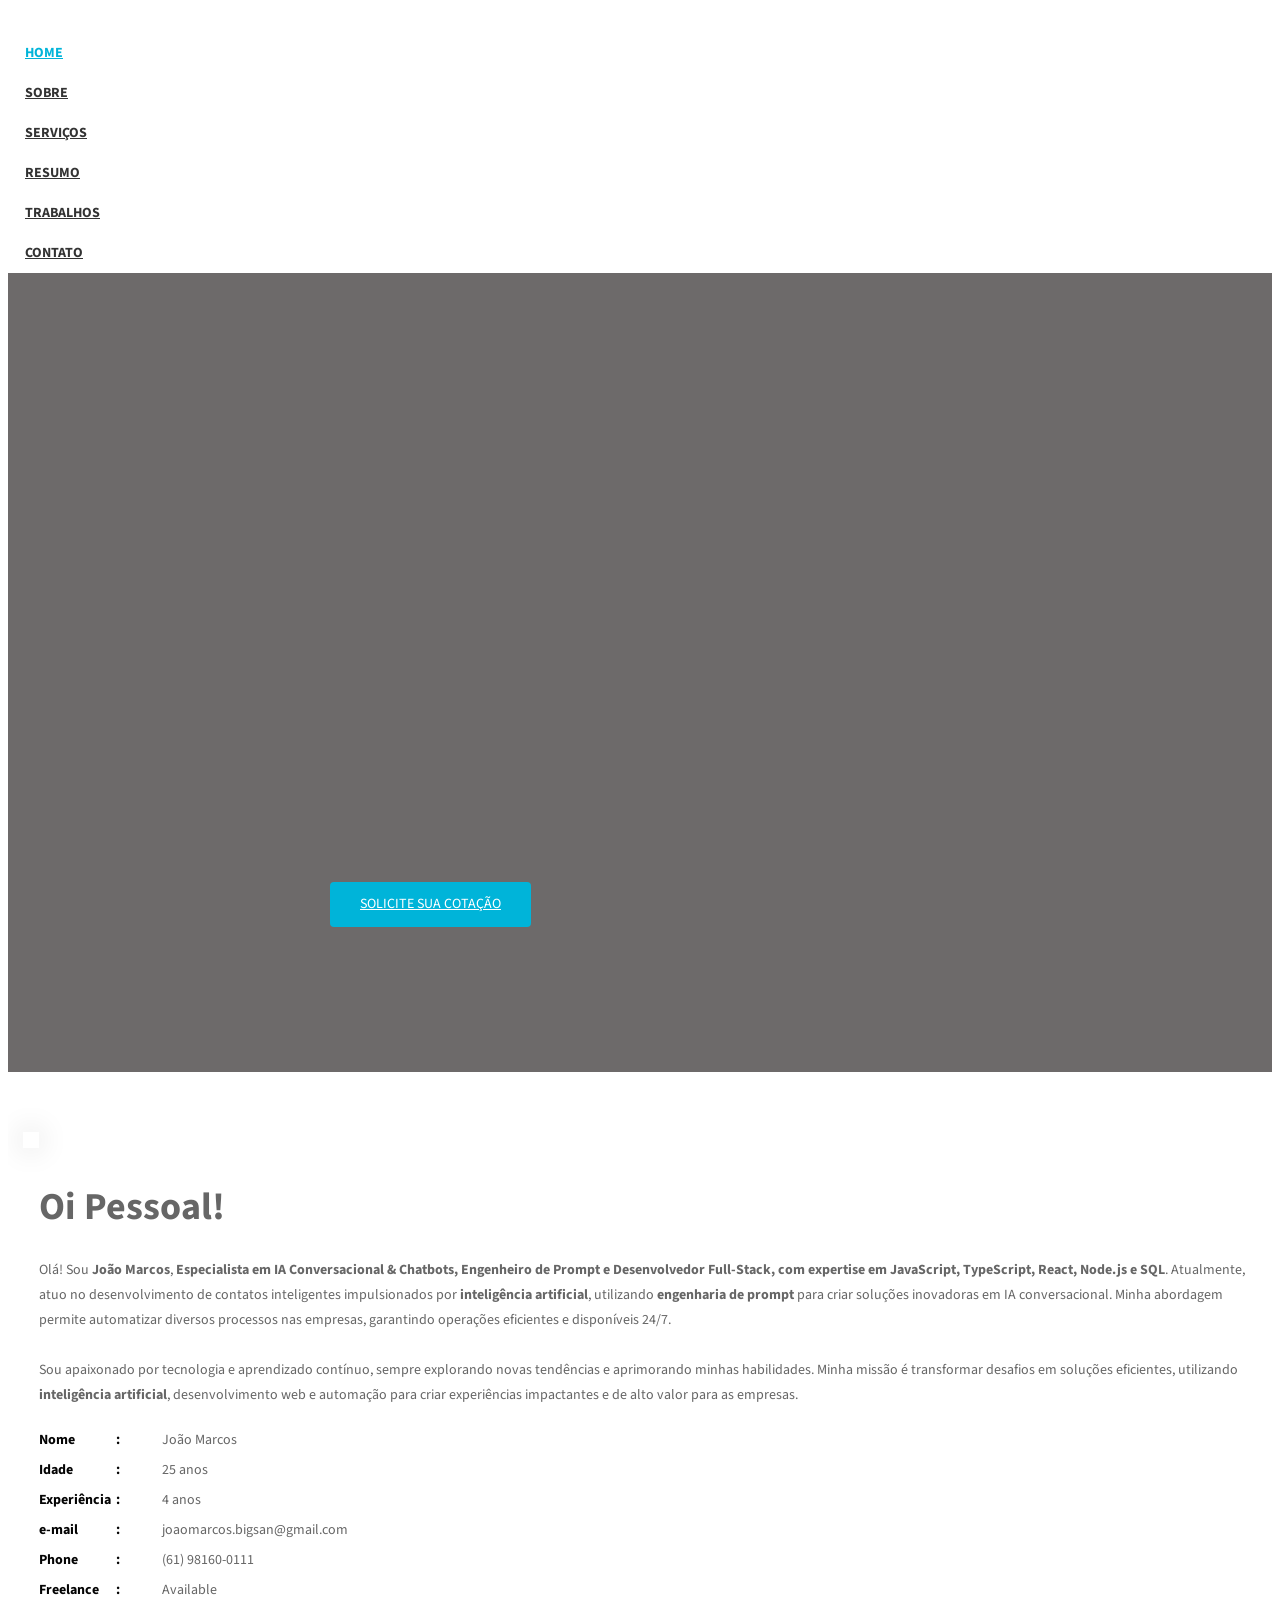
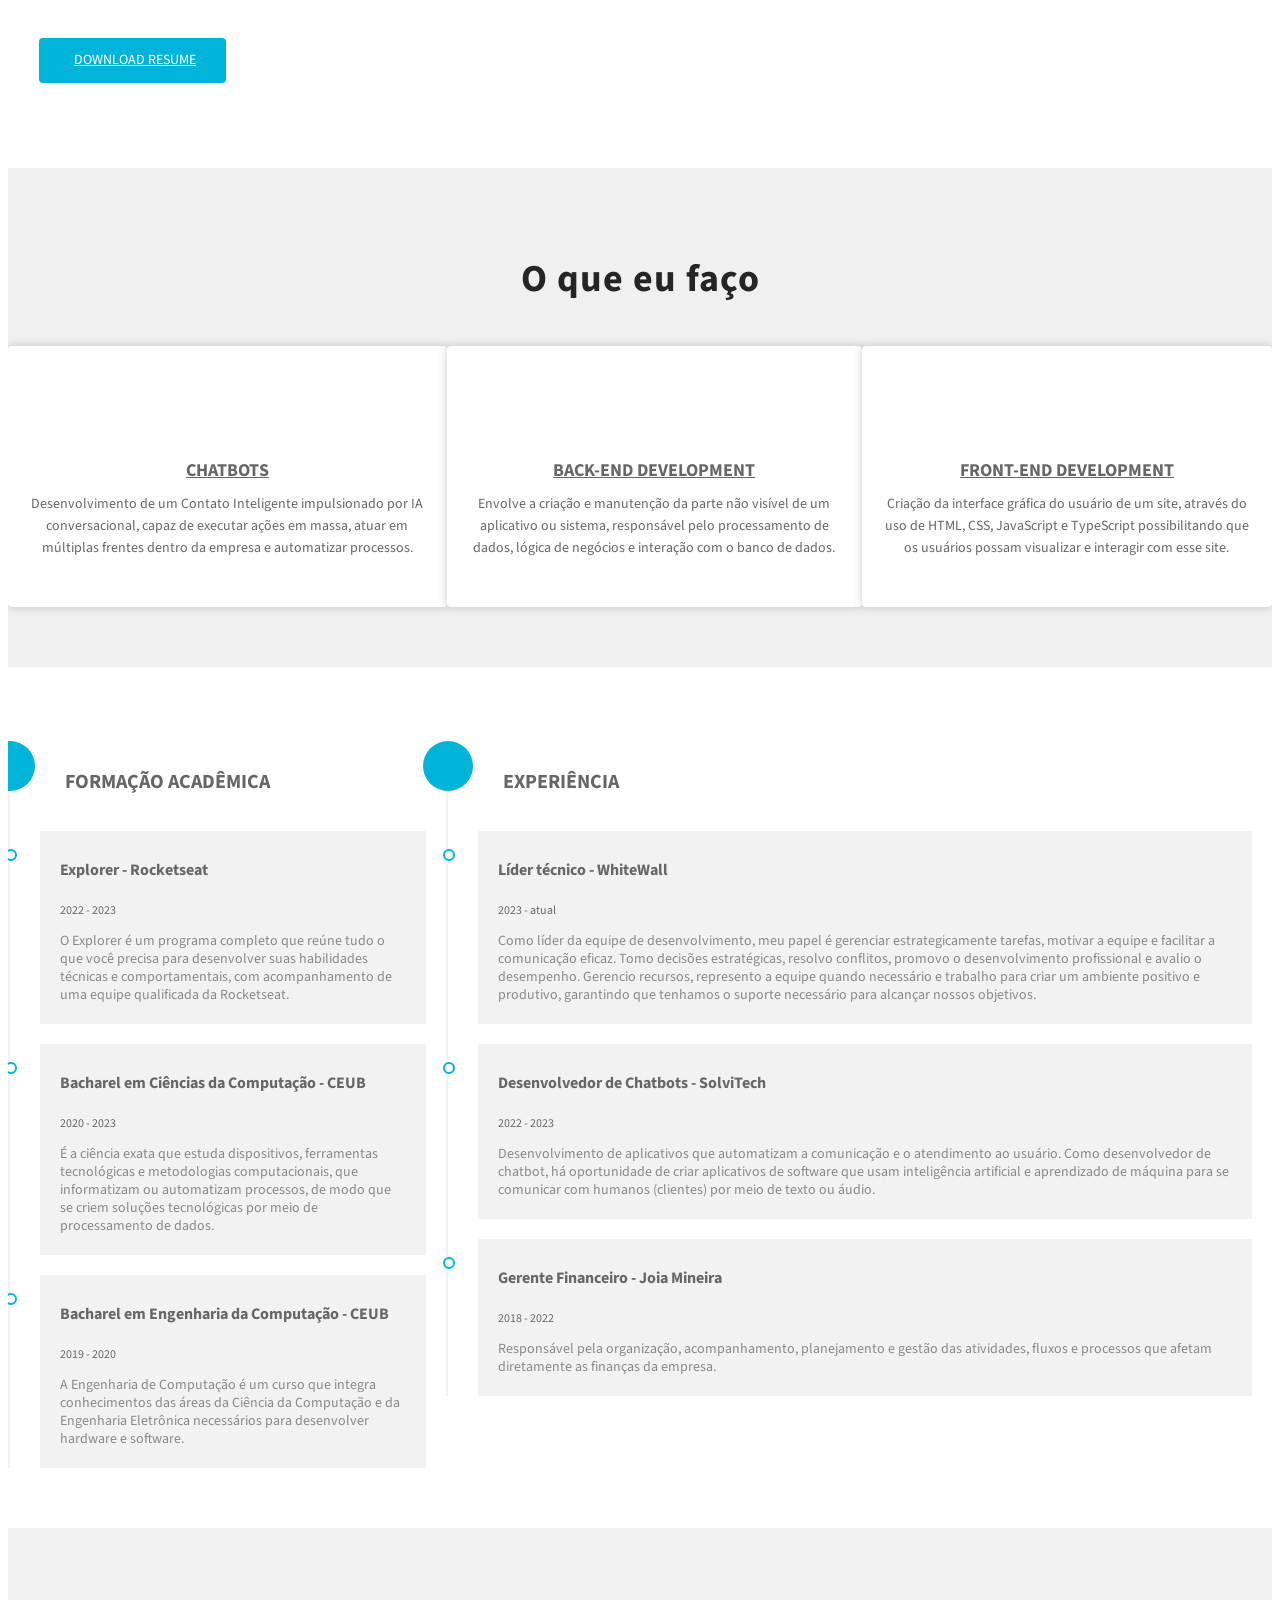
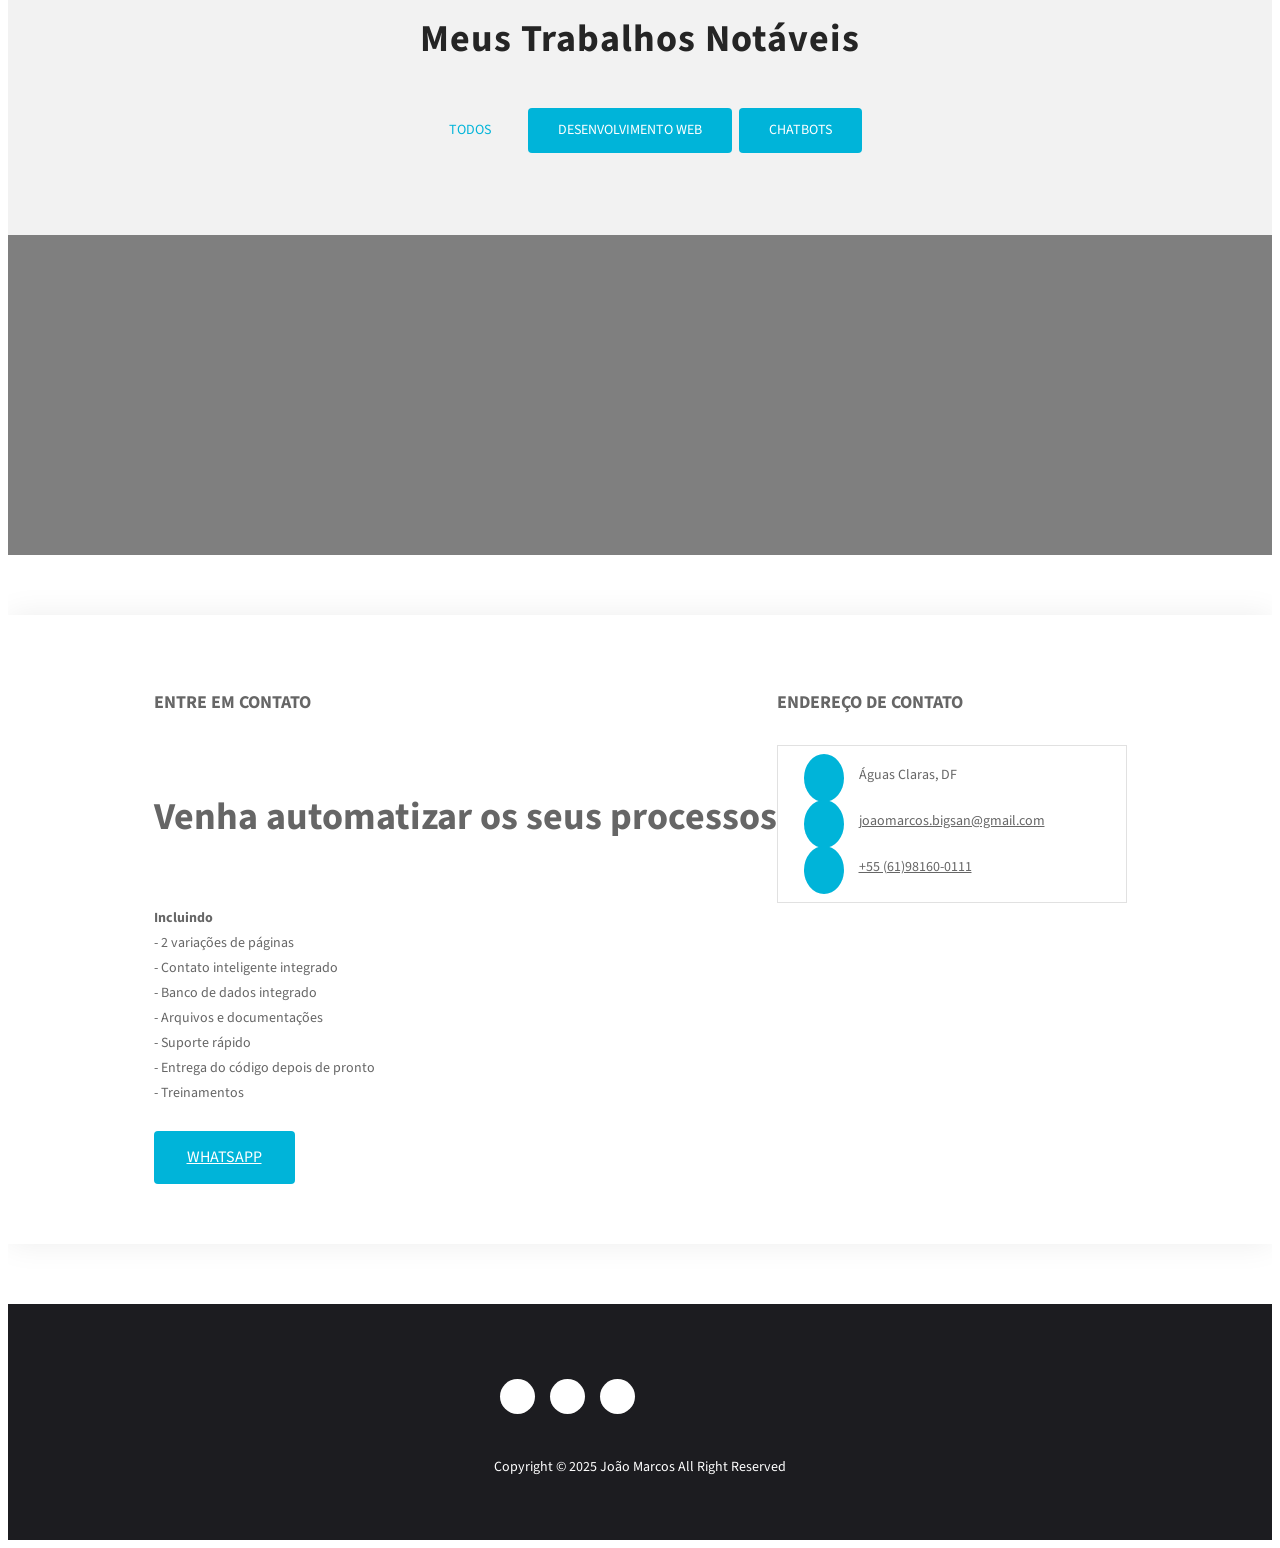
==== index.html @ 1f56d403 "update Portfolio" ====
<!DOCTYPE html>
<html lang="pt-br">
  <head>
    <!-- Required meta tags -->
    <meta charset="utf-8">
    <meta name="viewport" content="width=device-width, initial-scale=1, shrink-to-fit=no">

    <title>Portfólio</title>

    <!-- Bootstrap CSS -->
    <link rel="stylesheet" type="text/css" href="assets/css/bootstrap.min.css" >
    <!-- Fonts -->
    <link rel="stylesheet" type="text/css" href="assets/fonts/font-awesome.min.css">
    <!-- Icon -->
    <link rel="stylesheet" type="text/css" href="assets/fonts/simple-line-icons.css">
    <!-- Slicknav -->
    <link rel="stylesheet" type="text/css" href="assets/css/slicknav.css">
    <!-- Nivo Lightbox -->
    <link rel="stylesheet" type="text/css" href="assets/css/nivo-lightbox.css" >
    <!-- Animate -->
    <link rel="stylesheet" type="text/css" href="assets/css/animate.css">
    <!-- Main Style -->
    <link rel="stylesheet" type="text/css" href="assets/css/main.css">
    <!-- Responsive Style -->
    <link rel="stylesheet" type="text/css" href="assets/css/responsive.css">

    <link rel="shortcut icon" href="https://firebasestorage.googleapis.com/v0/b/portfolio-944b7.appspot.com/o/favicon_transparent_32x32.png?alt=media&token=5d5aca3a-0fa7-492a-8c9f-a20a43a9417a" type="image/x-icon">

  </head>
  <body>

    <!-- Header Area wrapper Starts -->
    <header id="header-wrap">
      <!-- Navbar Start -->
      <nav class="navbar navbar-expand-lg fixed-top scrolling-navbar indigo">
        <div class="container">
          <!-- Brand and toggle get grouped for better mobile display -->
          <div class="navbar-header">
            <button class="navbar-toggler" type="button" data-toggle="collapse" data-target="#main-navbar" aria-controls="main-navbar" aria-expanded="false" aria-label="Toggle navigation">
              <span class="navbar-toggler-icon"></span>
              <span class="icon-menu"></span>
              <span class="icon-menu"></span>
              <span class="icon-menu"></span>
            </button>
            <a href="index.html" class="navbar-brand"><img src="https://firebasestorage.googleapis.com/v0/b/portfolio-944b7.appspot.com/o/Design%20sem%20nome%20(1).png?alt=media&token=d4ac46e4-e53a-480d-9010-28dc9c3f9b6a" alt="" ></a>
          </div>
          <div class="collapse navbar-collapse" id="main-navbar">
            <ul class="onepage-nev navbar-nav mr-auto w-100 justify-content-end clearfix">
              <li class="nav-item active">
                <a class="nav-link" href="#hero-area">
                  Home
                </a>
              </li>
              <li class="nav-item">
                <a class="nav-link" href="#about">
                  Sobre
                </a>
              </li>
              <li class="nav-item">
                <a class="nav-link" href="#services">
                  Serviços
                </a>
              </li>
              <li class="nav-item">
                <a class="nav-link" href="#resume">
                  Resumo
                </a>
              </li>
              <li class="nav-item">
                <a class="nav-link" href="#portfolios">
                  Trabalhos
                </a>
              </li>
              <li class="nav-item">
                <a class="nav-link" href="#contact">
                  Contato
                </a>
              </li>
            </ul>
          </div>
        </div>

        <!-- Mobile Menu Start -->
        <ul class="onepage-nev mobile-menu">
          <li>
            <a href="#home">Home</a>
          </li>
          <li>
            <a href="#about">Sobre</a>
          </li>
          <li>
            <a href="#services">Serviços</a>
          </li>
          <li>
            <a href="#resume">Resumo</a>
          </li>
          <li>
            <a href="#portfolio">Trabalhos</a>
          </li>
          <li>
            <a href="#contact">Contato</a>
          </li>
        </ul>
        <!-- Mobile Menu End -->
      </nav>
      <!-- Navbar End -->

      <!-- Hero Area Start -->
      <div id="hero-area" class="hero-area-bg">
        <div class="overlay"></div>
        <div class="container">
          <div class="row">
            <div class="col-md-12 col-sm-12 text-center">
              <div class="contents">
                <h5 class="script-font wow fadeInUp" data-wow-delay="0.2s">Olá, eu sou o</h5>
                <h2 class="head-title wow fadeInUp" data-wow-delay="0.4s">João Marcos</h2>
                <p class="script-font wow fadeInUp" data-wow-delay="0.6s">Especialista em IA Conversacional e Chatbots</p>
                <ul class="social-icon wow fadeInUp" data-wow-delay="0.8s">
                  <li>
                    <a class="instagram" target="_blank" href="https://www.instagram.com/joaomarcosolimelo/"><i class="icon-social-instagram"></i></a>
                  </li>
                  <li>
                    <a class="linkedin" target="_blank" href="https://www.linkedin.com/in/jo%C3%A3o-marcosom/"><i class="icon-social-linkedin"></i></a>
                  </li>
                  <li>
                    <a class="github" target="_blank" href="https://github.com/Joao-MarcosOM"><i class="icon-social-github"></i></a>
                  </li>
                </ul>
                <div class="header-button wow fadeInUp" data-wow-delay="1s">
                  <a href="#contact" class="btn btn-common">Solicite sua cotação</a>
                </div>
              </div>
            </div>
          </div>
        </div>
      </div>
      <!-- Hero Area End -->

    </header>
    <!-- Header Area wrapper End -->

    <!-- About Section Start -->
    <section id="about" class="section-padding">
      <div class="container">
        <div class="row">
          <div class="col-lg-6 col-md-6 col-sm-12 col-xs-12">
            <div class="img-thumb wow fadeInLeft" data-wow-delay="0.3s">
              <img class="img-fluid" src="https://firebasestorage.googleapis.com/v0/b/portfolio-944b7.appspot.com/o/1725059533055.jpeg?alt=media&token=487029f6-41dd-4f02-95e0-d0e8617f4a8d" alt="">
            </div>
          </div> 
          <div class="col-lg-6 col-md-6 col-sm-12 col-xs-12">
            <div class="profile-wrapper wow fadeInRight" data-wow-delay="0.3s">
              <h3>Oi Pessoal!</h3>
              <p>Olá! Sou <b>João Marcos</b>, <b>Especialista em IA Conversacional & Chatbots, Engenheiro de Prompt e Desenvolvedor Full-Stack, com expertise em JavaScript, TypeScript, React, Node.js e SQL</b>. Atualmente, atuo no desenvolvimento de contatos inteligentes impulsionados por <b>inteligência artificial</b>, utilizando <b>engenharia de prompt</b> para criar soluções inovadoras em IA conversacional. Minha abordagem permite automatizar diversos processos nas empresas, garantindo operações eficientes e disponíveis 24/7.<br><br>Sou apaixonado por tecnologia e aprendizado contínuo, sempre explorando novas tendências e aprimorando minhas habilidades. Minha missão é transformar desafios em soluções eficientes, utilizando <b>inteligência artificial</b>, desenvolvimento web e automação para criar experiências impactantes e de alto valor para as empresas.</p>
              <div class="about-profile">
                <ul class="admin-profile">
                  <li><span class="pro-title"> Nome </span> <span class="pro-detail">João Marcos</span></li>
                  <li><span class="pro-title"> Idade </span> <span class="pro-detail">25 anos</span></li>
                  <li><span class="pro-title"> Experiência </span> <span class="pro-detail">4 anos</span></li>
                  <li><span class="pro-title"> e-mail </span> <span class="pro-detail">joaomarcos.bigsan@gmail.com</span></li>
                  <li><span class="pro-title"> Phone </span> <span class="pro-detail">(61) 98160-0111</span></li>
                  <li><span class="pro-title"> Freelance </span> <span class="pro-detail">Available</span></li>
                </ul>
              </div>
              <a href="https://firebasestorage.googleapis.com/v0/b/portfolio-944b7.appspot.com/o/Curr%C3%ADculo%20%20Jo%C3%A3o%20Marcos.pdf%20(1).pdf?alt=media&token=0e8f67a1-4bf6-4e64-92f4-c0dceca458a4" target="_blank" class="btn btn-common"><i class="icon-paper-clip"></i> Download Resume</a>
              <a href="#contact" class="btn btn-danger"><i class="icon-speech"></i> Contact Me</a>
            </div>
          </div>   
        </div>
      </div>
    </section>
    <!-- About Section End -->

    <!-- Services Section Start -->
    <section id="services" class="services section-padding">
      <h2 class="section-title wow flipInX" data-wow-delay="0.4s">O que eu faço</h2>
      <div class="container">
        <div class="row">
          <div class="col-md-6 col-lg-3 col-xs-12">
            <div class="services-item wow fadeInDown" data-wow-delay="0.6s">
              <div class="icon">
                <i class="icon-bubbles"></i>
              </div>
              <div class="services-content">
                <h3><a href="#">Chatbots</a></h3>
                <p>Desenvolvimento de um Contato Inteligente impulsionado por IA conversacional, capaz de executar ações em massa, atuar em múltiplas frentes dentro da empresa e automatizar processos. </p>
              </div>
            </div>
          </div>
          <!-- Services item -->
          <div class="col-md-6 col-lg-3 col-xs-12">
            <div class="services-item wow fadeInDown" data-wow-delay="0.3s">
              <div class="icon">
                <i class="icon-layers"></i>
              </div>
              <div class="services-content">
                <h3><a href="#">Back-end Development</a></h3>
                <p>Envolve a criação e manutenção da parte não visível de um aplicativo ou sistema, responsável pelo processamento de dados, lógica de negócios e interação com o banco de dados.</p>
              </div>
            </div>
          </div>
          <!-- Services item -->
          <div class="col-md-6 col-lg-3 col-xs-12">
            <div class="services-item wow fadeInDown" data-wow-delay="0.3s">
              <div class="icon">
                <i class="icon-grid"></i>
              </div>
              <div class="services-content">
                <h3><a href="#">Front-end Development</a></h3>
                <p>Criação da interface gráfica do usuário de um site, através do uso de HTML, CSS, JavaScript e TypeScript possibilitando que os usuários possam visualizar e interagir com esse site.</p>
              </div>
            </div>
          </div>
          <!-- Services item -->
          <!-- Services item -->
        
        </div>
      </div>
    </section>
    <!-- Services Section End -->

    <!-- Resume Section Start -->
    <div id="resume" class="section-padding">
      <div class="container">
        <div class="row">
          <div class="col-lg-6 col-md-6 col-sm-6">
            <div class="education wow fadeInRight" data-wow-delay="0.3s">
              <ul class="timeline">
                <li>
                  <i class="icon-graduation"></i>
                  <h2 class="timelin-title">Formação acadêmica</h2>
                </li>
                <li>
                  <div class="content-text">
                    <h3 class="line-title">Explorer - Rocketseat</h3>
                    <span>2022 - 2023</span>
                    <p class="line-text">O Explorer é um programa completo que reúne tudo o que você precisa para desenvolver suas habilidades técnicas e comportamentais, com acompanhamento de uma equipe qualificada da Rocketseat.</p>
                  </div>
                </li>
                <li>
                  <div class="content-text">
                    <h3 class="line-title">Bacharel em Ciências da Computação - CEUB</h3>
                    <span>2020 - 2023</span>
                    <p class="line-text">É a ciência exata que estuda dispositivos, ferramentas tecnológicas e metodologias computacionais, que informatizam ou automatizam processos, de modo que se criem soluções tecnológicas por meio de processamento de dados.</p>
                  </div>
                </li>
                <li>
                  <div class="content-text">
                    <h3 class="line-title">Bacharel em Engenharia da Computação - CEUB </h3>
                    <span>2019 - 2020</span>
                    <p class="line-text">A Engenharia de Computação é um curso que integra conhecimentos das áreas da Ciência da Computação e da Engenharia Eletrônica necessários para desenvolver hardware e software. </p>
                  </div>
                </li>
              </ul>
            </div>
          </div>
          <div class="col-lg-6 col-md-6 col-sm-6">
            <div class="experience wow fadeInRight" data-wow-delay="0.6s">
              <ul class="timeline">
                <li>
                  <i class="icon-briefcase"></i>
                  <h2 class="timelin-title">Experiência</h2>
                </li>
                <li>
                  <div class="content-text">
                    <h3 class="line-title">Líder técnico - WhiteWall</h3>
                    <span>2023 - atual</span>
                    <p class="line-text">
                      Como líder da equipe de desenvolvimento, meu papel é gerenciar estrategicamente tarefas, motivar a equipe e facilitar a comunicação eficaz. Tomo decisões estratégicas, resolvo conflitos, promovo o desenvolvimento profissional e avalio o desempenho. Gerencio recursos, represento a equipe quando necessário e trabalho para criar um ambiente positivo e produtivo, garantindo que tenhamos o suporte necessário para alcançar nossos objetivos.</p>
                  </div>
                </li>
                <li>
                  <div class="content-text">
                    <h3 class="line-title">Desenvolvedor de Chatbots - SolviTech</h3>
                    <span>2022 - 2023</span>
                    <p class="line-text">Desenvolvimento de aplicativos que automatizam a comunicação e o atendimento ao usuário. Como desenvolvedor de chatbot, há oportunidade de criar aplicativos de software que usam inteligência artificial e aprendizado de máquina para se comunicar com humanos (clientes) por meio de texto ou áudio.</p>
                  </div>
                </li>
                <li>
                  <div class="content-text">
                    <h3 class="line-title">Gerente Financeiro - Joia Mineira</h3>
                    <span>2018 - 2022</span>
                    <p class="line-text">Responsável pela organização, acompanhamento, planejamento e gestão das atividades, fluxos e processos que afetam diretamente as finanças da empresa.</p>
                  </div>
                </li>
              </ul>
            </div>
          </div>
        </div>
      </div>
    </div>
    <!-- Resume Section End -->

    <!-- Portfolio Section -->
    <section id="portfolios" class="section-padding">
      <!-- Container Starts -->
      <div class="container">        
        <h2 class="section-title wow flipInX" data-wow-delay="0.4s">Meus Trabalhos Notáveis</h2>
        <div class="row">          
          <div class="col-md-12">
            <!-- Portfolio Controller/Buttons -->
            <div class="controls text-center">
              <a class="filter active btn btn-common" data-filter="all">
                Todos 
              </a>
              <a class="filter btn btn-common" data-filter=".design">
                Desenvolvimento web
              </a>
              <a class="filter btn btn-common" data-filter=".development">
                Chatbots
              </a>
            </div>
            <!-- Portfolio Controller/Buttons Ends-->
          </div>
          
          <!-- Portfolio Recent Projects -->
          <div id="portfolio" class="row wow fadeInDown" data-wow-delay="0.4s">
            <div class="col-sm-6 col-md-4 col-lg-4 col-xl-4 mix design">
              <div class="portfolio-item">
                <div class="shot-item">
                  <img src="https://firebasestorage.googleapis.com/v0/b/portfolio-944b7.appspot.com/o/gallery%2F286074405-d527a9a5-bab4-4780-82e6-542ed8915f88.png?alt=media&token=f6fcb857-2e3e-4750-b1b7-e569bb49364f" alt=""/> 
                  <div class="overlay">
                    <div class="icons">
                      <a class="lightbox preview" href="assets/img/gallery/img-2.png">
                        <i class="icon-eye"></i>
                      </a>
                      <a class="link" target="_blank" href="https://type-weather-rocket.netlify.app/">
                        <i class="icon-link"></i>
                      </a>
                    </div>
                  </div>
                </div>               
              </div>
            </div>
            <div class="col-sm-6 col-md-4 col-lg-4 col-xl-4 mix design">
              <div class="portfolio-item">
                <div class="shot-item">
                  <img src="https://firebasestorage.googleapis.com/v0/b/portfolio-944b7.appspot.com/o/gallery%2F270192782-8072919b-0884-4a82-b7c2-b347d910be05%20(1).png?alt=media&token=df3a22d8-954a-4e04-bae7-9d5d67578f9f" alt="" />  
                  <div class="overlay">
                    <div class="icons">
                      <a class="lightbox preview" href="assets/img/gallery/img-1.png">
                        <i class="icon-eye"></i>
                      </a>
                      <a class="link" target="_blank" href="https://rocketfoodexplorer.netlify.app/">
                        <i class="icon-link"></i>
                      </a>
                    </div>
                  </div>
                </div>               
              </div>
            </div>
            <div class="col-sm-6 col-md-4 col-lg-4 col-xl-4 mix design">
              <div class="portfolio-item">
                <div class="shot-item">
                  <img src="https://firebasestorage.googleapis.com/v0/b/portfolio-944b7.appspot.com/o/gallery%2F259608876-615111fb-07d6-4bb2-8342-281665a97df8.png?alt=media&token=dd65d174-1215-4bd5-8dc7-a3562a40b29f" alt=""/> 
                  <div class="overlay">
                    <div class="icons">
                      <a class="lightbox preview" href="assets/img/gallery/img-3.png">
                        <i class="icon-eye"></i>
                      </a>
                      <a class="link" target="_blank" href="https://main--movierockets.netlify.app/">
                        <i class="icon-link"></i>
                      </a>
                    </div>
                  </div>
                </div>               
              </div>
            </div>
            <div class="col-sm-6 col-md-4 col-lg-4 col-xl-4 mix development">
              <div class="portfolio-item">
                <div class="shot-item">
                  <img src="https://firebasestorage.googleapis.com/v0/b/portfolio-944b7.appspot.com/o/gallery%2Fimg-5.png?alt=media&token=42d5e805-41dd-4667-a9a3-0fac4ac8a0e5" alt="" /> 
                  <div class="overlay">
                    <div class="icons">
                      <a class="lightbox preview" href="assets/img/gallery/img-5.png">
                        <i class="icon-eye"></i>
                      </a>
                      <a class="link" target="_blank" href="https://globorural.globo.com/inovacao/noticia/2023/10/agronoma-robo-tira-duvidas-e-indica-o-que-produtores-rurais-devem-fazer.ghtml">
                        <i class="icon-link"></i>
                      </a>
                    </div>
                  </div>
                </div>               
              </div>
            </div>
            <div class="col-sm-6 col-md-4 col-lg-4 col-xl-4 mix design">
              <div class="portfolio-item">
                <div class="shot-item">
                  <img src="https://firebasestorage.googleapis.com/v0/b/portfolio-944b7.appspot.com/o/gallery%2F264907633-a85190b8-2d87-4f5f-b538-556ebeb4706c.png?alt=media&token=a4312ee5-92c5-4510-aa9a-91d61ccb74b1" alt="" /> 
                  <div class="overlay">
                    <div class="icons">
                      <a class="lightbox preview" href="assets/img/gallery/img-4.png">
                        <i class="icon-eye"></i>
                      </a>
                      <a class="link" target="_blank" href="https://noterocketverse.netlify.app/">
                        <i class="icon-link"></i>
                      </a>
                    </div>
                  </div>
                </div>               
              </div>
            </div>
            <div class="col-sm-6 col-md-4 col-lg-4 col-xl-4 mix development">
              <div class="portfolio-item">
                <div class="shot-item">
                  <img src="https://firebasestorage.googleapis.com/v0/b/portfolio-944b7.appspot.com/o/gallery%2Fimg-6.png?alt=media&token=8275acba-4bcb-4695-9ee2-4dac8ffd643d" alt=""/>
                  <div class="overlay">
                    <div class="icons">
                      <a class="lightbox preview" href="assets/img/gallery/img-6.png">
                        <i class="icon-eye"></i>
                      </a>
                      <a class="link" target="_blank" href="https://globorural.globo.com/inovacao/noticia/2023/10/agronoma-robo-tira-duvidas-e-indica-o-que-produtores-rurais-devem-fazer.ghtml">
                        <i class="icon-link"></i>
                      </a>
                    </div>
                  </div>
                </div>               
              </div>
            </div>
          </div>
        </div>
      </div>
      <!-- Container Ends -->
    </section>
    <!-- Portfolio Section Ends --> 

    <!-- Counter Area Start-->
    <section class="counter-section section-padding">
      <div class="container">
        <div class="row">
          <!-- Counter Item -->
          <div class="col-md-3 col-sm-6 work-counter-widget text-center">
            <div class="counter wow fadeInDown" data-wow-delay="0.3s">
              <div class="icon"><i class="icon-briefcase"></i></div>
              <div class="counterUp">8</div>
              <p>Projetos em andamento</p>
            </div>
          </div>
          <!-- Counter Item -->
          <div class="col-md-3 col-sm-6 work-counter-widget text-center">
            <div class="counter wow fadeInDown" data-wow-delay="0.6s">
              <div class="icon"><i class="icon-check"></i></div>
              <div class="counterUp">92</div>
              <p>Projetos Finalizados</p>
            </div>
          </div>
          <!-- Counter Item -->
          
          <!-- Counter Item -->

        </div>
      </div>
    </section>
    <!-- Counter Area End-->

    <!-- Contact Section Start -->
    <section id="contact" class="section-padding">      
      <div class="contact-form">
        <div class="container">
          <div class="row contact-form-area wow fadeInUp" data-wow-delay="0.4s">          
            <div class="col-md-6 col-lg-6 col-sm-12">
              <div class="contact-block">
                <h2>Entre em contato</h2><br>
                <div class="text-center">
                  <h4>Venha automatizar os seus processos</h4><br>
                  <b>Incluindo</b>
                  <p>- 2 variações de páginas</p>
                  <p>- Contato inteligente integrado</p>
                  <p>- Banco de dados integrado</p>
                  <p>- Arquivos e documentações</p>
                  <p>- Suporte rápido</p>
                  <p>- Entrega do código depois de pronto</p>
                  <p>- Treinamentos</p>
                  <br>
                  <a href="https://api.whatsapp.com/send?phone=5561981600111" target="_blank" class="btn btn-common btn-lg">Whatsapp</a>
                </div>
              </div>
            </div>
            <div class="col-md-6 col-lg-6 col-sm-12">
              <div class="footer-right-area wow fadeIn">
                <h2>Endereço de contato</h2>
                <div class="footer-right-contact">
                  <div class="single-contact">
                    <div class="contact-icon">
                      <i class="fa fa-map-marker"></i>
                    </div>
                    <p>Águas Claras, DF</p>
                  </div>
                  <div class="single-contact">
                    <div class="contact-icon">
                      <i class="fa fa-envelope"></i>
                    </div>
                    <p><a href="mailto:joaomarcos.bigsan@gmail.com">joaomarcos.bigsan@gmail.com</a></p>
                  </div>
                  <div class="single-contact">
                    <div class="contact-icon">
                      <i class="fa fa-phone"></i>
                    </div>
                    <p><a target="_blank" href="https://api.whatsapp.com/send?phone=5561981600111">+55 (61)98160-0111</a></p>
                  </div>
                </div>
              </div>
            </div>
          </div>
        </div>
      </div>   
    </section>
    <!-- Contact Section End -->

    <!-- Footer Section Start -->
    <footer class="footer-area section-padding">
      <div class="container">
        <div class="row">
          <div class="col-md-12">
            <div class="footer-text text-center wow fadeInDown" data-wow-delay="0.3s">
              <ul class="social-icon">
                <li>
                  <a class="facebook" target="_blank" href="https://github.com/Joao-MarcosOM"><i class="icon-social-github"></i></a>
                </li>
                <li>
                  <a class="instagram" target="_blank" href="https://www.instagram.com/joaomarcosolimelo/"><i class="icon-social-instagram"></i></a>
                </li>
                <li>
                  <a class="instagram" target="_blank" href="https://www.linkedin.com/in/jo%C3%A3o-marcosom/"><i class="icon-social-linkedin"></i></a>
                </li>    
              </ul>
              <p>Copyright © 2025 João Marcos All Right Reserved</p>
            </div>
          </div>
        </div>
      </div>
    </footer>
    <!-- Footer Section End -->

    <!-- Go to Top Link -->
    <a href="#" class="back-to-top">
    	<i class="icon-arrow-up"></i>
    </a>

    <!-- jQuery first, then Popper.js, then Bootstrap JS -->
    <script src="assets/js/jquery-min.js"></script>
    <script src="assets/js/popper.min.js"></script>
    <script src="assets/js/bootstrap.min.js"></script>
    <script src="assets/js/jquery.mixitup.js"></script>
    <script src="assets/js/jquery.counterup.min.js"></script>
    <script src="assets/js/waypoints.min.js"></script>
    <script src="assets/js/wow.js"></script>
    <script src="assets/js/jquery.nav.js"></script>
    <script src="assets/js/jquery.easing.min.js"></script>  
    <script src="assets/js/nivo-lightbox.js"></script>
    <script src="assets/js/jquery.slicknav.js"></script>
    <script src="assets/js/main.js"></script>
      
  </body>
</html>
---- assets/css/main.css ----
@import url("https://fonts.googleapis.com/css?family=Shadows+Into+Light|Source+Sans+Pro:400,700");
html {
  overflow-x: hidden;
}

body {
  background: #fff;
  font-size: 14px;
  font-weight: 400;
  font-family: "Source Sans Pro", sans-serif;
  -webkit-box-sizing: border-box;
  -moz-box-sizing: border-box;
  box-sizing: border-box;
  -webkit-font-smoothing: subpixel-antialiased;
  color: #666;
  line-height: 25px;
  -webkit-backface-visibility: hidden;
  backface-visibility: hidden;
  overflow-x: hidden;
}

h1, h2, h3, h4 {
  font-size: 38px;
  font-weight: 700;
  font-family: "Source Sans Pro", sans-serif;
}

.script-font {
  font-family: 'Shadows Into Light', cursive;
}

a {
  -webkit-transition: all 0.2s linear;
  -moz-transition: all 0.2s linear;
  -o-transition: all 0.2s linear;
  transition: all 0.2s linear;
}

a:hover {
  text-decoration: none;
}

a a:focus {
  outline: none;
}

p {
  font-weight: 400;
  font-family: "Source Sans Pro", sans-serif;
  margin: 0px;
  font-size: 14px;
}

ul, ol {
  list-style: outside none none;
  margin: 0;
  padding: 0;
}

ul li, ol li {
  list-style: none;
}

.hero-heading {
  font-size: 48px;
  font-weight: 700;
  color: #fff;
  text-transform: capitalize;
  line-height: 70px;
  letter-spacing: 0.1rem;
}

.hero-sub-heading {
  font-size: 20px;
  font-weight: 400;
  color: #e6e6e6;
  line-height: 45px;
  letter-spacing: 0.1rem;
}

.section-titile-bg {
  display: inline;
  font-size: 115px;
  font-weight: 700;
  height: 100%;
  left: -173px;
  opacity: 0.1;
  position: absolute;
  top: -14px;
  width: 100%;
  text-align: center;
}

.section-title-header p {
  text: center;
  font-weight: 400;
  line-height: 26px;
  padding-bottom: 36px;
}

.section-title {
  color: #252525;
  font-size: 38px;
  text-align: center;
  letter-spacing: 1px;
  line-height: 1;
  margin-bottom: 48px;
  padding: 0 10px;
  position: relative;
}

.btn {
  font-size: 14px;
  padding: 10px 30px;
  border-radius: 0px;
  cursor: pointer;
  font-weight: 400;
  color: #fff;
  border-radius: 4px;
  text-transform: uppercase;
  -webkit-transition: all 0.2s linear;
  -moz-transition: all 0.2s linear;
  -o-transition: all 0.2s linear;
  transition: all 0.2s linear;
  display: inline-block;
}

.btn:focus,
.btn:active {
  box-shadow: none;
  outline: none;
  color: #fff;
}

.btn-common {
  background-color: #00b4d9;
  position: relative;
  z-index: 1;
}

.btn-common:hover {
  color: #fff;
  background-color: #21cff3;
  box-shadow: 0 6px 22px rgba(0, 0, 0, 0.1);
  transition: all .2s ease-in-out;
  -moz-transition: all .2s ease-in-out;
  -webkit-transition: all .2s ease-in-out;
}

.btn-danger:hover {
  background-color: #f55262;
  border-color: #f55262;
  box-shadow: 0 6px 22px rgba(0, 0, 0, 0.1);
  transition: all .2s ease-in-out;
  -moz-transition: all .2s ease-in-out;
  -webkit-transition: all .2s ease-in-out;
}

.btn-border {
  color: #fff;
  background-color: transparent;
  border: 1px solid #fff;
}

.btn-border:hover {
  border: 1px solid #fff;
  color: #fff;
  background-color: rgba(255, 255, 255, 0.2);
}

.btn-lg {
  padding: 14px 33px;
  text-transform: uppercase;
  font-size: 16px;
}

.btn-rm {
  padding: 7px 10px;
  text-transform: capitalize;
}

button:focus {
  outline: none !important;
}

.icon-close, .icon-check {
  color: #00b4d9;
}

.social-icon li {
  display: inline-block;
}

.social-icon li a {
  color: #000;
  background: #fff;
  width: 35px;
  height: 35px;
  line-height: 38px;
  display: block;
  text-align: center;
  border-radius: 100%;
  font-size: 16px;
  margin: 15px 6px 12px 6px;
  transition: all 0.3s ease-in-out 0s;
  -moz-transition: all 0.3s ease-in-out 0s;
  -webkit-transition: all 0.3s ease-in-out 0s;
  -o-transition: all 0.3s ease-in-out 0s;
}

.social-icon li a:hover {
  color: #fff;
}

.social-icon li .facebook:hover {
  background: #3b5999;
}

.social-icon li .twitter:hover {
  background: #4A9CEC;
}

.social-icon li .instagram:hover {
  background: #D6274D;
}

.social-icon li .github:hover {
  background: rgba(184, 103, 185, 1);
}

.social-icon li .linkedin:hover {
  background: #1260A2;
}

.social-icon li .google:hover {
  background: #CE332A;
}

/* ScrollToTop */
a.back-to-top {
  display: none;
  position: fixed;
  bottom: 18px;
  right: 15px;
  text-decoration: none;
}

a.back-to-top i {
  display: block;
  font-size: 22px;
  width: 40px;
  height: 40px;
  line-height: 40px;
  color: #fff;
  background: #00b4d9;
  border-radius: 2px;
  text-align: center;
  transition: all 0.2s ease-in-out;
  -moz-transition: all 0.2s ease-in-out;
  -webkit-transition: all 0.2s ease-in-out;
  -o-transition: all 0.2s ease-in-out;
  box-shadow: 0 0 4px rgba(0, 0, 0, 0.14), 0 4px 8px rgba(0, 0, 0, 0.28);
}

a.back-to-top:hover, a.back-to-top:focus {
  text-decoration: none;
}

#loader {
  position: fixed;
  background: #fff;
  top: 0;
  left: 0;
  width: 100%;
  height: 100%;
  z-index: 9999999999;
}

.square-spin {
  position: absolute;
  top: 50%;
  left: 50%;
  margin-left: -40px;
  margin-top: -40px;
}

.square-spin img {
  max-width: 64px;
}

.section-padding {
  padding: 60px 0;
}

.section-padding img{
  height: 570px;
}


#about .img-thumb img {
  margin-left: 15px;
  border: 8px solid #fff;
  box-shadow: 0px 0px 30px rgba(0, 0, 0, 0.2);
}

.profile-wrapper {
  padding: 25px 0;
}

.profile-wrapper .btn {
  margin: 10px 10px 0px 0px;
}

.profile-wrapper .btn i {
  vertical-align: middle;
  margin-right: 5px;
}

.about-profile {
  position: relative;
  margin: 20px 0 20px 0;
}

.about-profile .pro-title {
  font-weight: 700;
  color: #040404;
  position: relative;
  width: 120px;
  display: inline-block;
  margin-bottom: 5px;
}

.about-profile .pro-title:after {
  position: absolute;
  content: ':';
  color: #040404;
  font-size: 14px;
  left: 77px;
}

.about-profile .admin-sign {
  position: absolute;
  right: 45px;
  bottom: 10px;
}

.counter-section {
  background: url(https://firebasestorage.googleapis.com/v0/b/portfolio-944b7.appspot.com/o/background%2Fbg-1.jpg?alt=media&token=6977e387-ada3-4d66-b8fd-83e151ba41d2);
  overflow: hidden;
  position: relative;
}

.counter-section:before {
  content: '';
  position: absolute;
  top: 0;
  bottom: 0;
  width: 100%;
  height: 100%;
  background: rgba(0, 0, 0, 0.5);
}

.counter-section .counter {
  padding: 30px 0;
}

.counter-section .counter .icon {
  margin-bottom: 30px;
}

.counter-section .counter .icon i {
  font-size: 48px;
  color: #00b4d9;
}

.counter-section .counter p {
  font-size: 18px;
  text-transform: uppercase;
  color: #fff;
  font-weight: 400;
  letter-spacing: 1px;
  margin: 30px 0;
}

.counter-section .counter .counterUp {
  color: #fff;
  font-size: 42px;
  margin-top: 15px;
  font-weight: 700;
}

/* Resume */
.timeline {
  position: relative;
}

.timeline .timelin-title {
  font-size: 20px;
  text-transform: uppercase;
  margin-left: 25px;
}

.timeline li {
  padding: 0 20px 20px 30px;
  list-style: none;
  border-left: 2px solid #f1f1f1;
}

.timeline li .content-text {
  background: #f2f2f2;
  padding: 20px;
}

.timeline li .line-title {
  font-size: 16px;
  line-height: 6px;
}

.timeline li span {
  font-size: 12px;
  padding: 9px 0;
  display: block;
}

.timeline li .line-text {
  color: #888;
  line-height: 18px;
}

.timeline li:first-child:before {
  border: 0;
  background: none;
  position: relative;
}

.timeline li:last-child {
  padding: 0 20px 0px 30px;
}

.timeline li:before {
  content: "";
  border: solid 2px;
  width: 8px;
  height: 8px;
  border-radius: 50px;
  -moz-border-radius: 50px;
  -webkit-border-radius: 50px;
  font-size: 8px;
  margin-left: -35px;
  font-weight: 400;
  background: #fff;
  display: block;
  position: absolute;
  margin-top: 18px;
  border-color: #00b4d9 !important;
}

.timeline li:first-child i {
  font-size: 20px;
  float: left;
  margin-left: -30px;
  line-height: 50px;
  border-radius: 30px;
  margin: -12px -55px;
  background: #00b4d9;
  color: #fff;
  width: 50px;
  height: 50px;
  text-align: center;
}

.navbar-brand {
  position: relative;
  padding: 0px;
}

.top-nav-collapse {
  background: #fff;
  z-index: 999999;
  top: 0px !important;
  min-height: 58px;
  box-shadow: 0px 3px 6px 3px rgba(0, 0, 0, 0.06);
  -webkit-animation-duration: 1s;
  animation-duration: 1s;
  -webkit-animation-fill-mode: both;
  animation-fill-mode: both;
  -webkit-animation-name: fadeInDown;
  animation-name: fadeInDown;
  background: #fff !important;
}

.top-nav-collapse .navbar-brand {
  top: 0px;
}

.top-nav-collapse .navbar-nav .nav-link {
  color: #333 !important;
  margin-top: 0px !important;
  margin-bottom: 0px !important;
}

.top-nav-collapse .navbar-nav .nav-link:hover {
  cursor: pointer;
  color: #00b4d9 !important;
}

.top-nav-collapse .navbar-nav li.active a.nav-link {
  color: #00b4d9 !important;
}

.indigo {
  background: #fff;
}

.menu-bg {
  background: transparent;
}

.navbar-expand-lg .navbar-nav .nav-link i {
  font-size: 28px;
  color: #00b4d9;
  vertical-align: middle;
  -webkit-transition: all 0.3s ease-in-out;
  -moz-transition: all 0.3s ease-in-out;
  transition: all 0.3s ease-in-out;
}

.navbar-expand-lg .navbar-nav .nav-link i:hover {
  color: #21cff3;
}

.navbar-expand-lg .navbar-nav .nav-link {
  color: #333;
  font-weight: 700;
  padding: 0 17px;
  margin-top: 15px;
  margin-bottom: 15px;
  line-height: 40px;
  text-transform: uppercase;
  cursor: pointer;
  background: transparent;
  -webkit-transition: all 0.3s ease-in-out;
  -moz-transition: all 0.3s ease-in-out;
  transition: all 0.3s ease-in-out;
}

.navbar-expand-lg .navbar-nav li a:hover,
.navbar-expand-lg .navbar-nav li .active > a,
.navbar-expand-lg .navbar-nav li a:focus {
  color: #00b4d9;
  outline: none;
}

.navbar {
  padding: 0;
}

.navbar li.active a.nav-link {
  color: #00b4d9;
}

.dropdown-toggle::after {
  display: none;
}

.dropdown-menu {
  margin: 0;
  padding: 0;
  display: none;
  position: absolute;
  z-index: 99;
  min-width: 210px;
  background-color: #fff;
  white-space: nowrap;
  border-radius: 4px;
  -webkit-box-shadow: 0 6px 12px rgba(0, 0, 0, 0.175);
  box-shadow: 0 6px 12px rgba(0, 0, 0, 0.175);
  animation: fadeIn 0.4s;
  -webkit-animation: fadeIn 0.4s;
  -moz-animation: fadeIn 0.4s;
  -o-animation: fadeIn 0.4s;
  -ms-animation: fadeIn 0.4s;
}

.dropdown-menu:before {
  content: "";
  display: inline-block;
  position: absolute;
  bottom: 100%;
  left: 20%;
  margin-left: -5px;
  border-right: 10px solid transparent;
  border-left: 10px solid transparent;
  border-bottom: 10px solid #fff;
}

.dropdown:hover .dropdown-menu {
  display: block;
  position: absolute;
  text-align: left;
  top: 100%;
  border: none;
  animation: fadeIn 0.4s;
  -webkit-animation: fadeIn 0.4s;
  -moz-animation: fadeIn 0.4s;
  -o-animation: fadeIn 0.4s;
  -ms-animation: fadeIn 0.4s;
}

.dropdown .dropdown-menu .dropdown-item {
  width: 100%;
  padding: 12px 20px;
  font-size: 14px;
  color: #333;
  border-bottom: 1px solid #f1f1f1;
  text-decoration: none;
  display: inline-block;
  float: left;
  clear: both;
  position: relative;
  outline: 0;
  transition: all 0.3s ease-in-out;
  -webkit-transition: all 0.3s ease-in-out;
  -moz-transition: all 0.3s ease-in-out;
  -o-transition: all 0.3s ease-in-out;
  -ms-transition: all 0.3s ease-in-out;
}

.dropdown .dropdown-menu .dropdown-item:last-child {
  border-bottom: none;
  border-bottom-left-radius: 4px;
  border-bottom-right-radius: 4px;
}

.dropdown .dropdown-menu .dropdown-item:first-child {
  border-top-left-radius: 4px;
  border-top-right-radius: 4px;
}

.dropdown .dropdown-item:focus,
.dropdown .dropdown-item:hover,
.dropdown .dropdown-item.active {
  color: #00b4d9;
}

.dropdown-item.active, .dropdown-item:active {
  background: transparent;
}

.fadeInUpMenu {
  -webkit-animation-name: fadeInUpMenu;
  animation-name: fadeInUpMenu;
}

.slicknav_btn {
  border-color: #00b4d9;
}

.slicknav_menu .slicknav_icon-bar {
  background: #00b4d9;
}

/* only small tablets */
@media (min-width: 768px) and (max-width: 991px) {
  #nav-main li a.nav-link {
    padding-top: 18px;
  }
}

.navbar-toggler {
  display: none;
}

.mobile-menu {
  display: none;
}

.slicknav_menu {
  display: none;
}

@media screen and (max-width: 768px) {
  .navbar-header {
    width: 100%;
  }
  .navbar-brand {
    position: absolute;
    padding: 0px 15px;
    top: 0;
  }
  .navbar-brand img {
    width: 80%;
  }
  #mobile-menu {
    display: none;
  }
  .slicknav_menu {
    display: block;
  }
  .slicknav_nav .active a {
    background: #E91E63;
    color: #fff;
  }
  .slicknav_nav a:hover,
  .slicknav_nav a:focus,
  .slicknav_nav .active {
    color: #00b4d9;
    outline: none;
    background: #f8f9fa;
  }

  .section-padding img{
    height: 400px;
  }

  .section-padding h3, p{
    text-align: center;
  }

  .btn.btn-common, .btn.btn-danger{
    margin-left: 5rem;
  }
  .btn.btn-danger{
    margin-left: 6.4rem;
  }

  .btn.btn-common.btn-lg{
margin: auto;  
}


}

/* ==========================================================================
3. Hero Area
========================================================================== */
.hero-area-bg {
  background: url(https://firebasestorage.googleapis.com/v0/b/portfolio-944b7.appspot.com/o/hero-area.jpg?alt=media&token=11b881df-8114-408f-a3c8-b1d8a2c7439c) no-repeat;
  background-size: cover;
}

#hero-area {
  color: #fff;
  overflow: hidden;
  position: relative;
}

#hero-area .overlay {
  position: absolute;
  width: 100%;
  height: 100%;
  top: 0px;
  left: 0px;
  background: #0c0808;
  opacity: 0.6;
}

#hero-area .contents {
  padding: 175px 0px 120px;
}

#hero-area .contents h5 {
  font-size: 50px;
}

#hero-area .contents .head-title {
  color: #fff;
  font-size: 80px;
  letter-spacing: 10px;
  text-transform: uppercase;
  font-weight: 700;
}

#hero-area .contents p {
  font-size: 30px;
  color: #fff;
  font-weight: 400;
  line-height: 30px;
  margin-bottom: 25px;
}

#hero-area .contents .btn {
  margin: 25px 0px;
  text-transform: uppercase;
}

#hero-area .banner_bottom_btn {
  margin-top: 40px;
}

#hero-area .banner_bottom_btn i {
  color: #fff;
  font-size: 48px;
  -webkit-transition: all 0.2s linear;
  -moz-transition: all 0.2s linear;
  -o-transition: all 0.2s linear;
  transition: all 0.2s linear;
}

#hero-area .banner_bottom_btn i:hover {
  color: #ddd;
}

/* ==========================================================================
  Portfolio Section
   ========================================================================== */
#portfolios {
  background: #f2f2f2;
}

#portfolios .mix {
  padding: 10px;
}

#portfolios .portfolio-item .shot-item {
  margin: 0px;
}

#portfolio .mix {
  display: none;
}

.controls {
  text-align: center;
  padding: 0px 0px 20px;
}

.controls .active {
  color: #00b4d9 !important;
  border-color: #00b4d9;
  background: transparent;
}

.controls .btn {
  text-transform: uppercase;
  margin: 2px;
  color: #fff;
}

.controls:hover {
  cursor: pointer;
}

.portfolio-img {
  overflow: hidden;
  display: block;
  position: relative;
}

.portfolio-img img{
  width: 100%;
}

.shot-item {
  margin-right: 15px;
  border-radius: 4px;
  background: #fff;
  position: relative;
}

.shot-item img {
  width: 100%;
  height: 80%;
}

.shot-item .overlay {
  position: absolute;
  width: 100%;
  height: 100%;
  left: 0;
  top: 0;
  background: rgba(0, 180, 217, 0.6);
  opacity: 0;
  -webkit-transition: all 0.5s ease-in-out;
  transition: all 0.5s ease-in-out;
}

.shot-item:hover .overlay {
  opacity: 1;
}

.overlay {
  opacity: 0;
}

.overlay .icons i {
  height: 42px;
  width: 42px;
  line-height: 42px;
  color: #00b4d9;
  left: 50%;
  margin-left: -24px;
  margin-top: -24px;
  top: 50%;
  position: absolute;
  z-index: 2;
  cursor: pointer;
  text-align: center;
  font-size: 20px;
  -webkit-transition: all 0.5s ease-in-out;
  -moz-transition: all 0.5s ease-in-out;
  transition: all 0.5s ease-in-out;
  background: #fff;
  border-radius: 4px;
}

.overlay .preview {
  position: absolute;
  left: 45%;
  top: 50%;
  color: #fff;
}

.overlay .link {
  position: absolute;
  left: 60%;
  margin-left: 10px;
  top: 50%;
  color: #fff;
}

.shot-item:hover .overlay {
  opacity: 1;
}

a:not([href]):not([tabindex]) {
  color: #fff;
}

a:not([href]):not([tabindex]):focus, a:not([href]):not([tabindex]):hover {
  color: #fff;
}

/* Services Item */
.services {
  background: #F0F0F0;
}

.services-item {
  background: #fff;
  border-radius: 4px;
  padding: 48px 20px;
  box-shadow: 0px 0px 10px rgba(0, 0, 0, 0.2);
  text-align: center;
  transition: all 0.3s ease-in-out 0s;
  -moz-transition: all 0.3s ease-in-out 0s;
  -webkit-transition: all 0.3s ease-in-out 0s;
  -o-transition: all 0.3s ease-in-out 0s;
}

.row{
  display: flex;
  justify-content: center;
}

.services-item .icon i {
  font-size: 42px;
  margin-bottom: 15px;
  text-align: center;
  width: 48px;
  display: grid;
  margin: 0 auto;
  height: 48px;
  color: #00b4d9;
}

.services-item .services-content h3 {
  margin-top: 10px;
  margin-bottom: 10px;
}

.services-item .services-content h3 a {
  font-size: 18px;
  text-transform: uppercase;
  color: #666;
}

.services-item .services-content h3 a:hover {
  color: #00b4d9;
}

.services-item .services-content p {
  line-height: 22px;
}

.services-item:hover {
  box-shadow: 0px 0px 30px rgba(0, 0, 0, 0.2);
}

.form-control {
  width: 100%;
  margin-bottom: 20px;
  font-size: 14px;
  border-radius: 0;
  -webkit-transition: all 0.3s;
  -moz-transition: all 0.3s;
  transition: all 0.3s;
  padding: 8px 10px;
  border: 1px solid #e1e1e1;
}

.form-control:focus {
  box-shadow: none;
  outline: none;
}

.btn.disabled, .btn:disabled {
  opacity: 1;
}

.contact-form-area {
  background: #fff;
  box-shadow: 0 0 30px #ededed;
  padding: 60px 40px;
}

.contact-form-area h2 {
  font-size: 18px;
  text-transform: uppercase;
}

.footer-right-contact {
  padding: 4px;
  border: 1px solid #e1e1e1;
  margin-top: 30px;
}

.footer-right-contact .single-contact {
  margin: 10px 22px;
  padding: 3px 55px;
  position: relative;
  color: #666;
}

.footer-right-contact .single-contact p {
  margin-bottom: 5px;
}

.footer-right-contact .single-contact p a {
  color: #666;
}

.footer-right-contact .contact-icon {
  background: #00b4d9;
  color: #fff;
  border-radius: 50%;
  font-size: 20px;
  height: 40px;
  left: 0;
  padding-top: 8px;
  position: absolute;
  text-align: center;
  top: 50%;
  -webkit-transform: translateY(-50%);
  transform: translateY(-50%);
  width: 40px;
}

#contact {
  position: relative;
  overflow: hidden;
}

#contact #contactForm {
  margin-top: 30px;
}

.text-danger {
  font-size: 14px;
  margin-top: 10px;
}

.list-unstyled li {
  color: #d9534f;
}

#conatiner-map {
  margin-top: 30px;
  text-align: center;
  background-color: #fff;
  height: 370px;
  -webkit-transition: all 0.3s;
  -moz-transition: all 0.3s;
  transition: all 0.3s;
  z-index: 101;
  width: 100%;
}

/* Footer Area Start */
.footer-area {
  background: #1C1C20;
}

.footer-area .footer-text p {
  font-size: 14px;
  margin-top: 20px;
  color: #fff;
}

.footer-area .footer-text p a {
  color: #00b4d9;
}

.footer-area .footer-text .nav-inline .nav-link {
  padding: 11px 7px;
  color: #888;
}

.footer-area .footer-text .nav-inline .nav-link:hover {
  color: #00b4d9;
}

.footer-2 {
  background: #252525;
}

.footer-2 img {
  margin-top: -8px;
}

.footer-2 h3 {
  font-size: 20px;
  color: #fff;
  font-weight: 700;
  padding-bottom: 10px;
  letter-spacing: 0.5px;
}

.footer-2 p {
  font-size: 14px;
  color: #fff;
  line-height: 20px;
  margin: 0;
  padding-right: 50px;
}

.footer-2 ul li a {
  color: #fff;
  font-size: 13px;
  font-weight: 400;
}

.footer-2 ul li a:hover {
  color: #00b4d9;
}

#copyright {
  background: #333;
}

#copyright p {
  line-height: 42px;
  color: #fff;
  margin: 0;
}

#copyright p a {
  color: #fff;
}

#copyright p a:hover {
  color: #00b4d9;
}
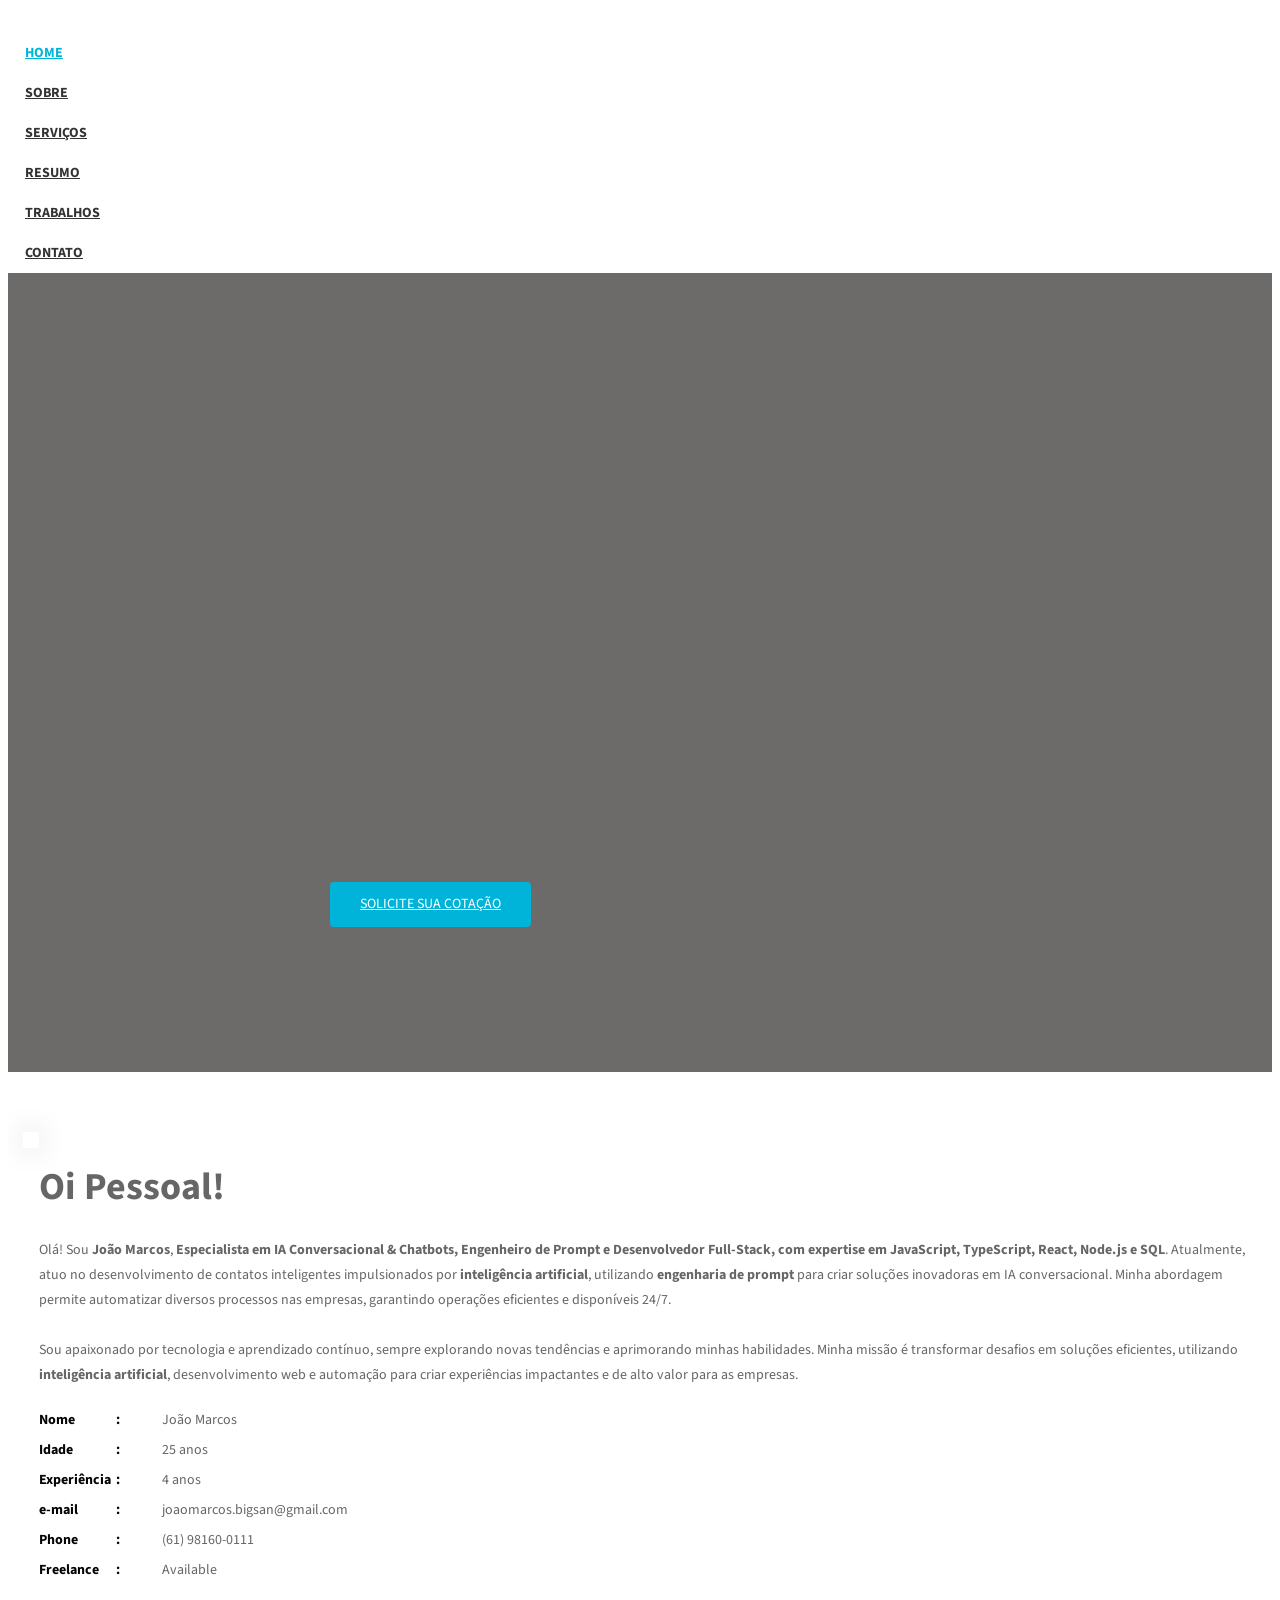
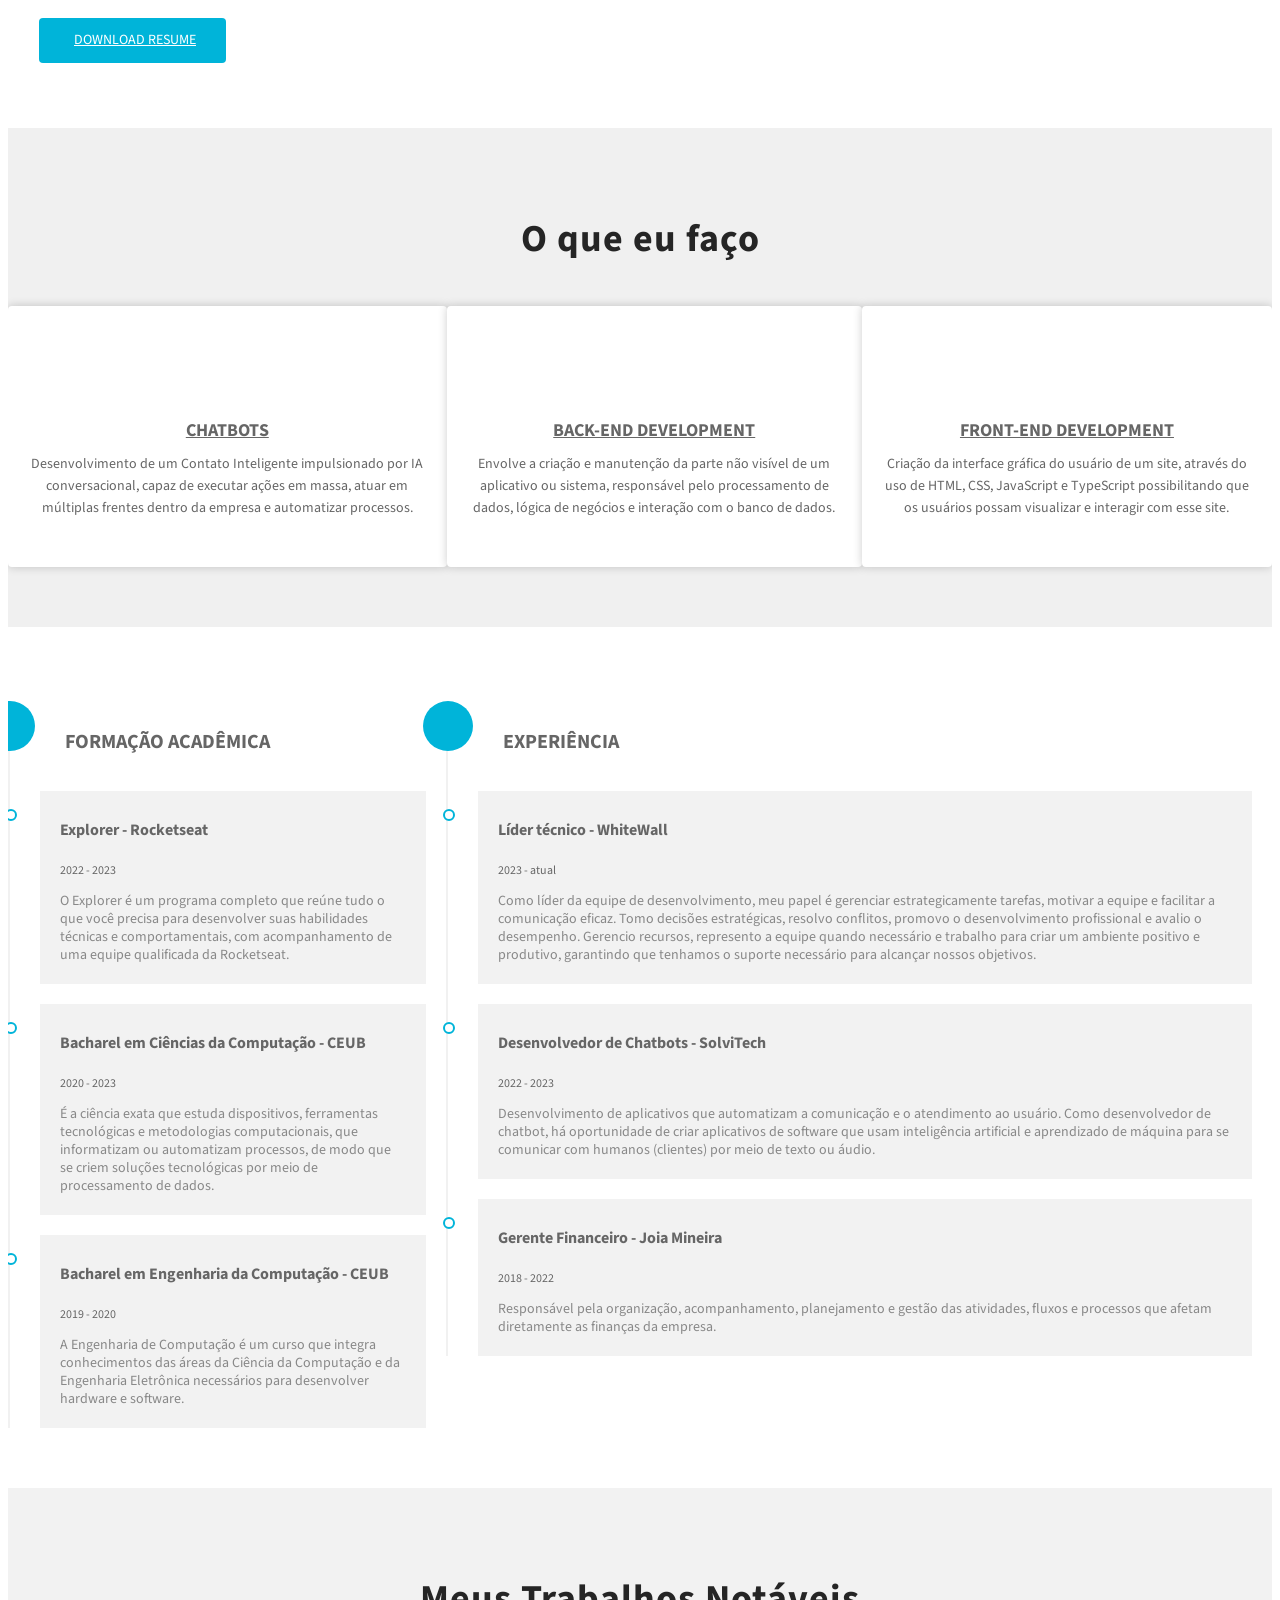
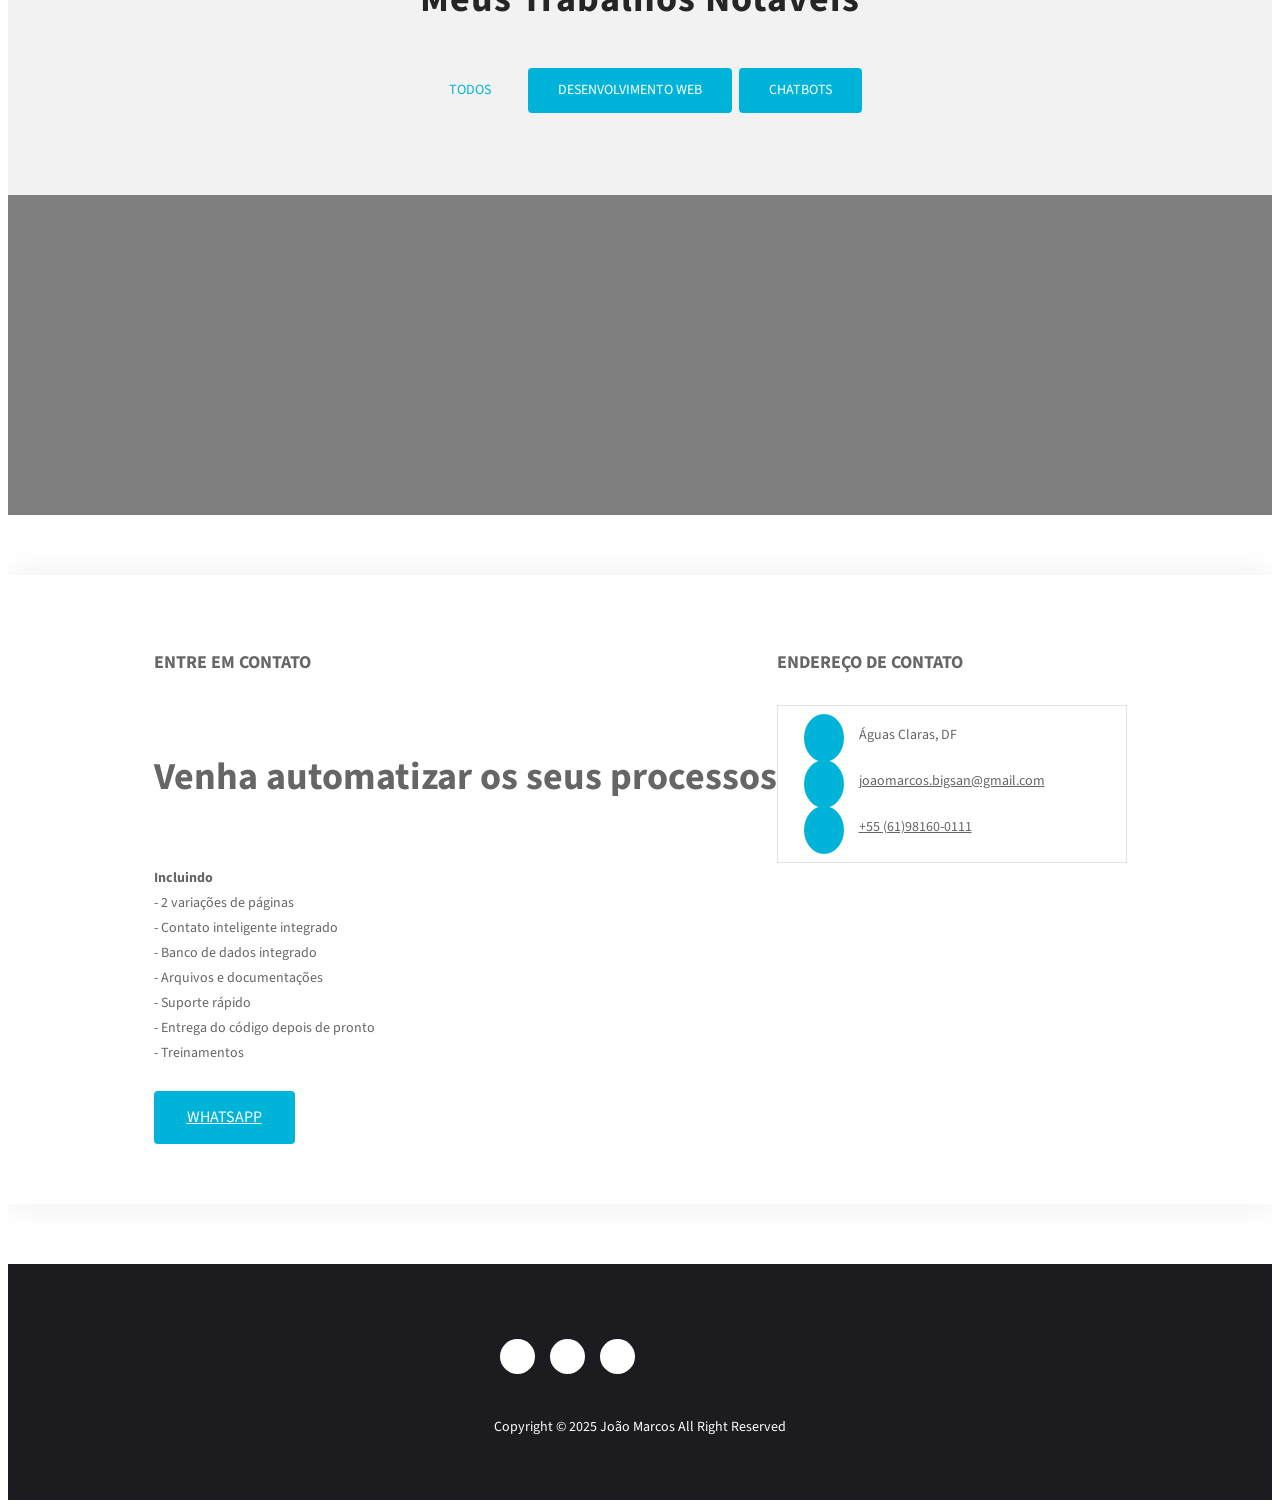
==== commit 672d449e: "Update Profile picture" ====
--- a/index.html
+++ b/index.html
@@ -145,7 +145,7 @@
         <div class="row">
           <div class="col-lg-6 col-md-6 col-sm-12 col-xs-12">
             <div class="img-thumb wow fadeInLeft" data-wow-delay="0.3s">
-              <img class="img-fluid" src="https://firebasestorage.googleapis.com/v0/b/portfolio-944b7.appspot.com/o/1725059533055.jpeg?alt=media&token=487029f6-41dd-4f02-95e0-d0e8617f4a8d" alt="">
+              <img class="img-fluid" src="https://firebasestorage.googleapis.com/v0/b/portfolio-944b7.appspot.com/o/IMG_5670.jpg?alt=media&token=c9103c54-e9b8-48e4-8d04-0aa661b2eead" alt="">
             </div>
           </div> 
           <div class="col-lg-6 col-md-6 col-sm-12 col-xs-12">
--- a/assets/css/main.css
+++ b/assets/css/main.css
@@ -304,7 +304,7 @@
 }
 
 .profile-wrapper {
-  padding: 25px 0;
+  padding: 5px 0;
 }
 
 .profile-wrapper .btn {
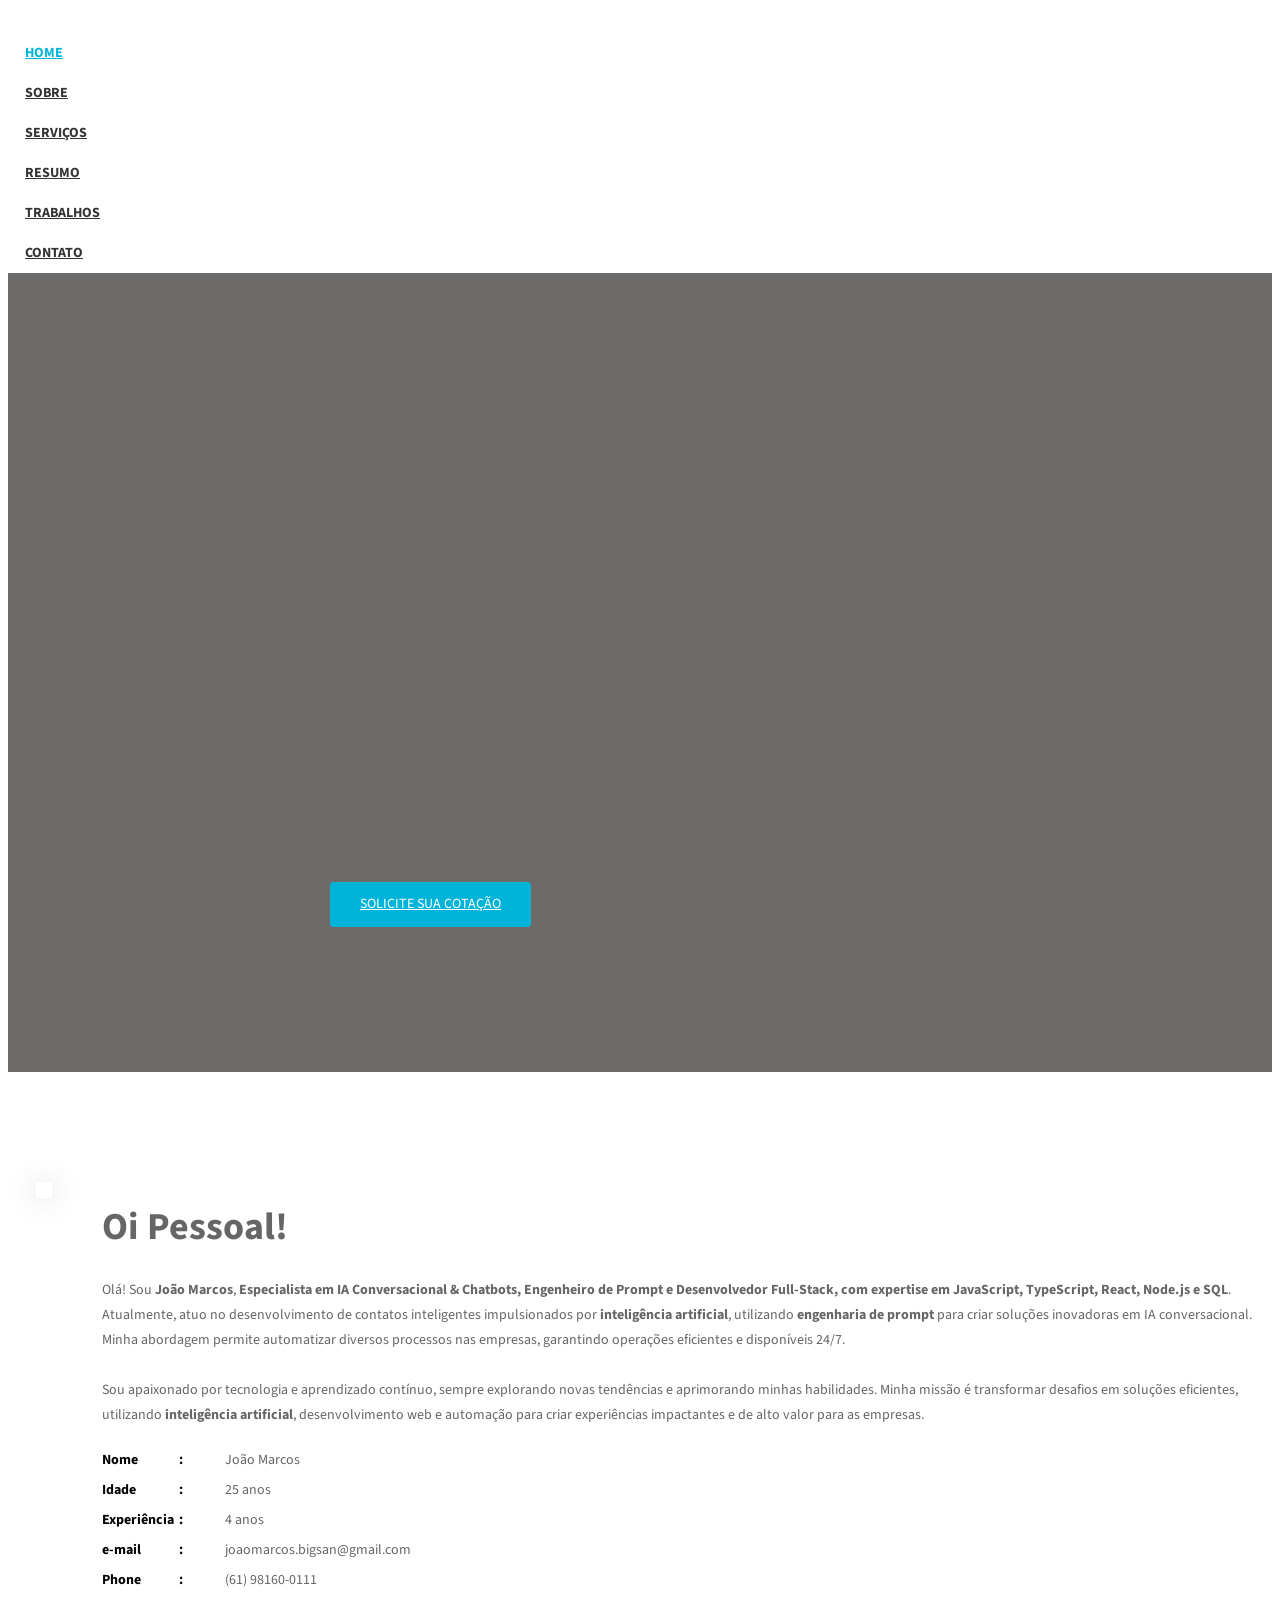
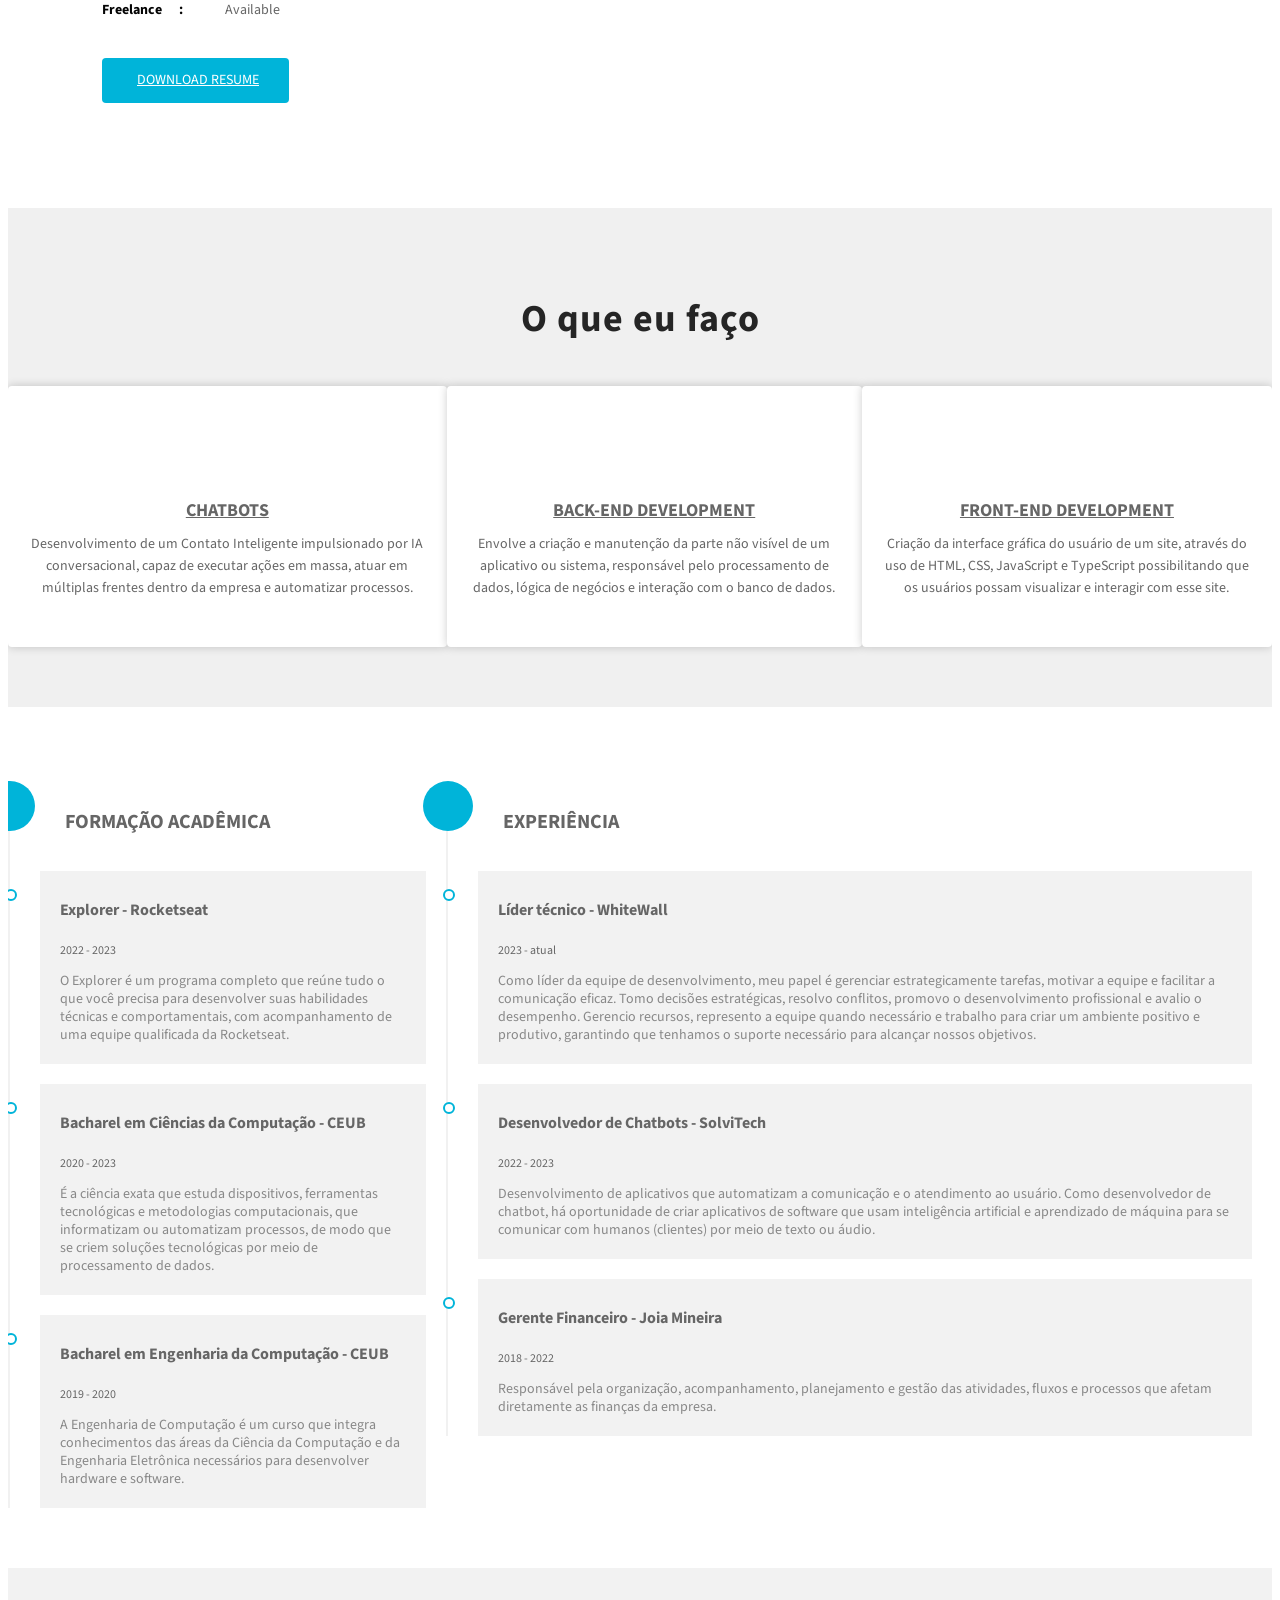
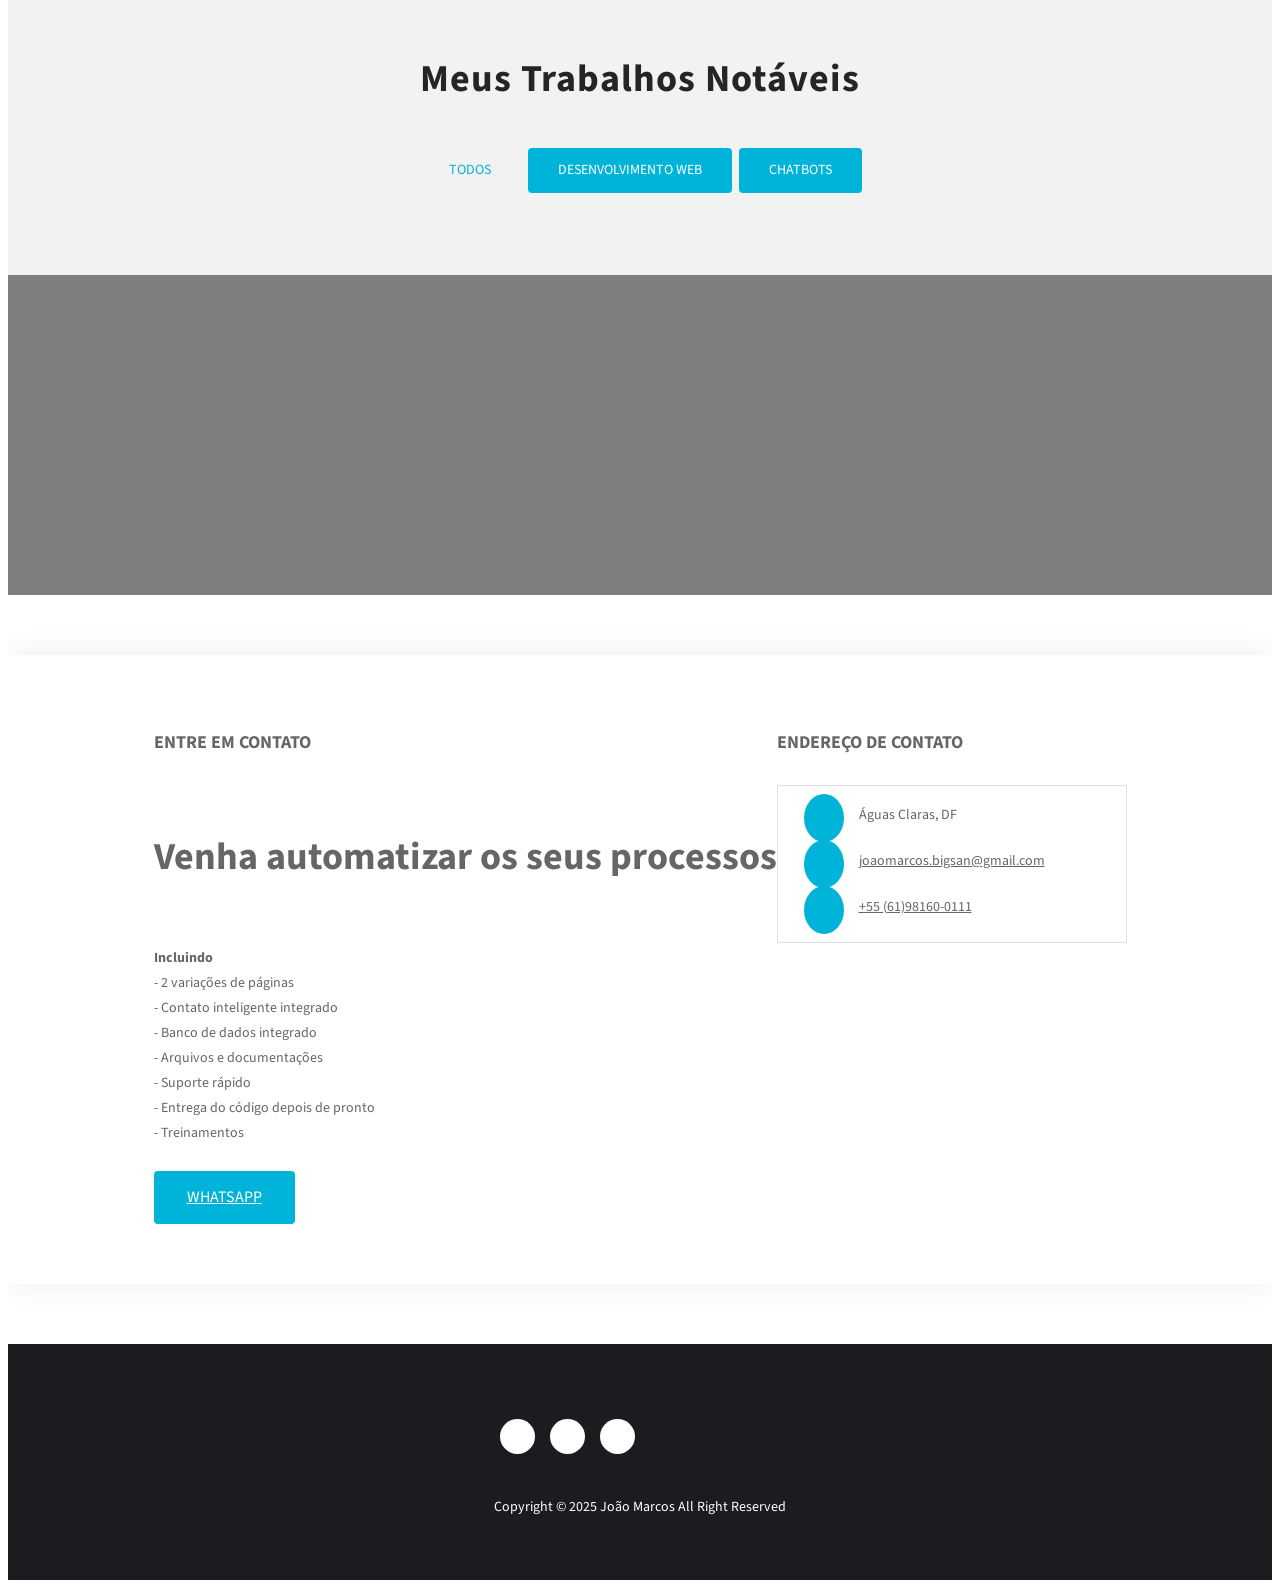
==== commit 4b901702: "Update index.html" ====
--- a/index.html
+++ b/index.html
@@ -162,7 +162,7 @@
                   <li><span class="pro-title"> Freelance </span> <span class="pro-detail">Available</span></li>
                 </ul>
               </div>
-              <a href="https://firebasestorage.googleapis.com/v0/b/portfolio-944b7.appspot.com/o/Curr%C3%ADculo%20%20Jo%C3%A3o%20Marcos.pdf%20(1).pdf?alt=media&token=0e8f67a1-4bf6-4e64-92f4-c0dceca458a4" target="_blank" class="btn btn-common"><i class="icon-paper-clip"></i> Download Resume</a>
+              <a href="https://firebasestorage.googleapis.com/v0/b/portfolio-944b7.appspot.com/o/curriculo_joao_marcos.pdf?alt=media&token=d6f6c108-e3fd-4740-8919-77d8e8b5fa6e" target="_blank" class="btn btn-common"><i class="icon-paper-clip"></i> Download Resume</a>
               <a href="#contact" class="btn btn-danger"><i class="icon-speech"></i> Contact Me</a>
             </div>
           </div>   
--- a/assets/css/main.css
+++ b/assets/css/main.css
@@ -298,13 +298,14 @@
 
 
 #about .img-thumb img {
-  margin-left: 15px;
+  margin: 50px;
+  margin-left: 28px;
   border: 8px solid #fff;
   box-shadow: 0px 0px 30px rgba(0, 0, 0, 0.2);
 }
 
 .profile-wrapper {
-  padding: 5px 0;
+  padding: 45px 0;
 }
 
 .profile-wrapper .btn {
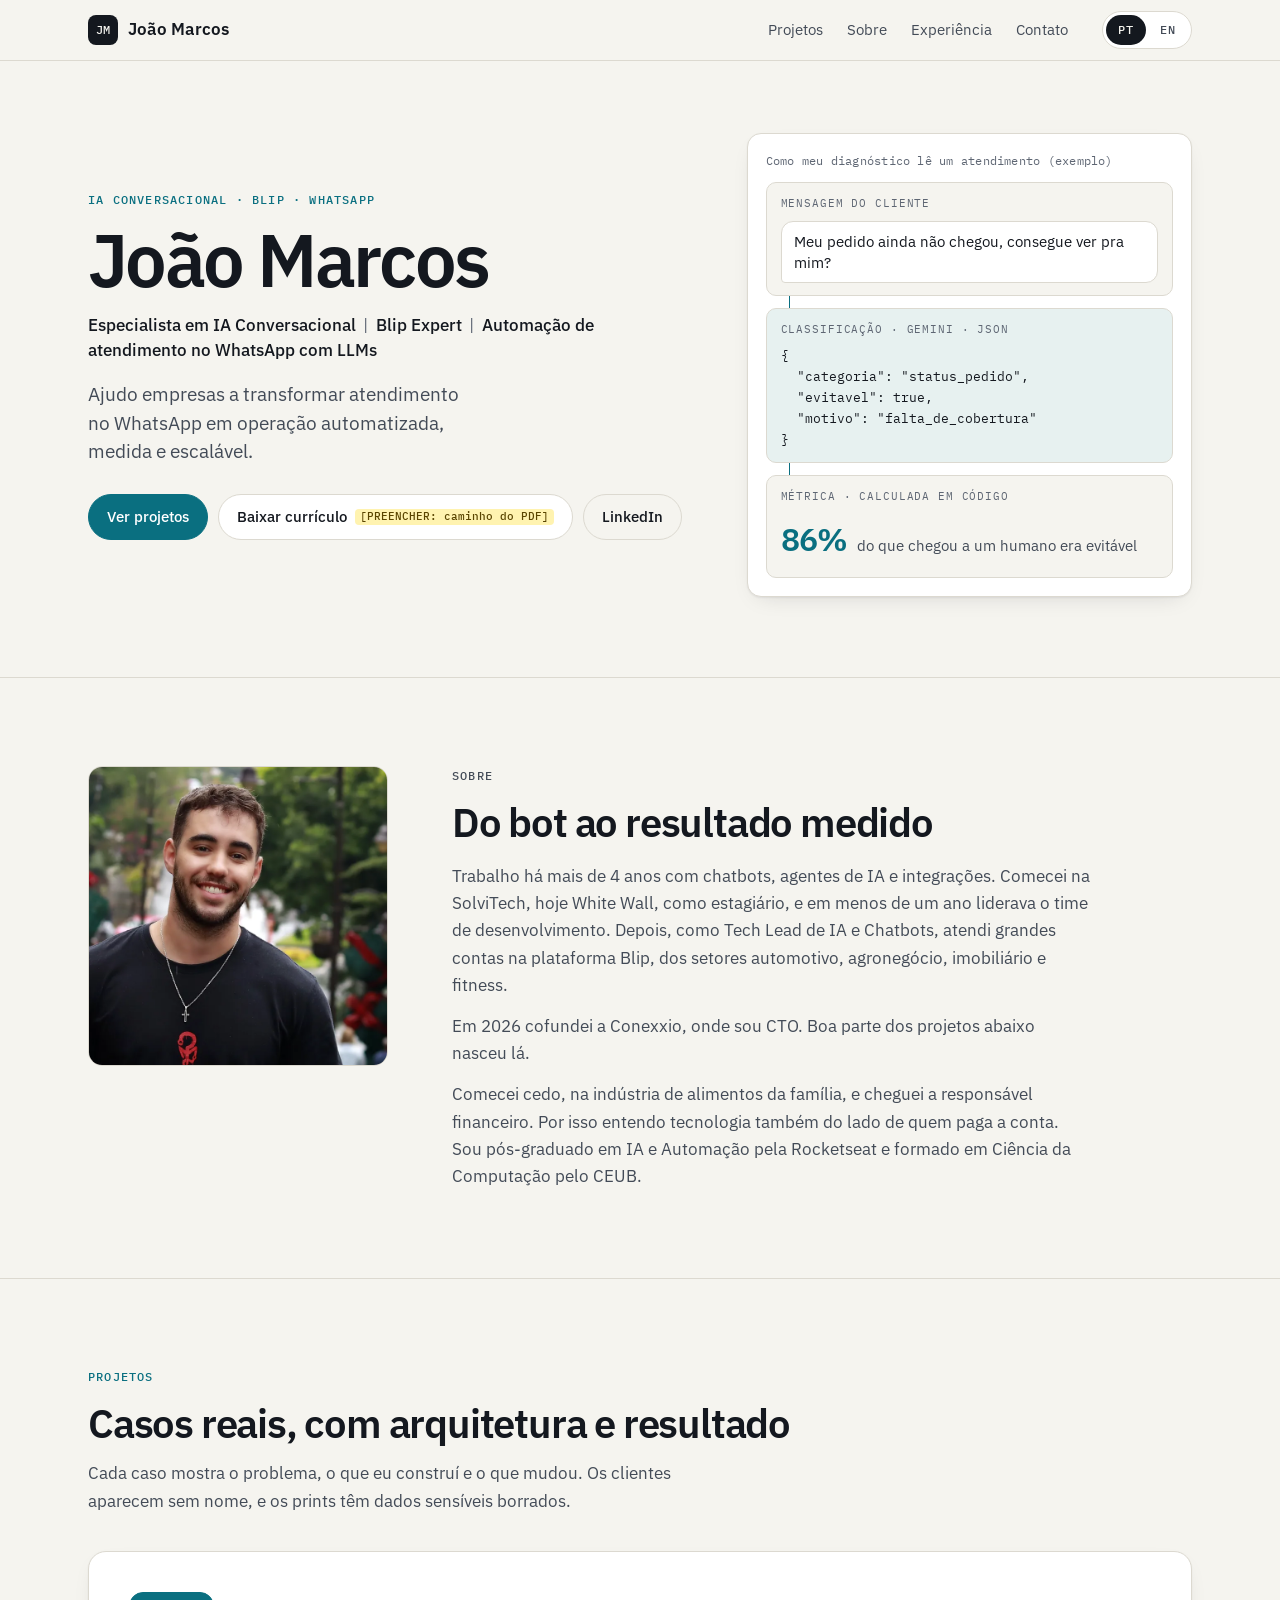
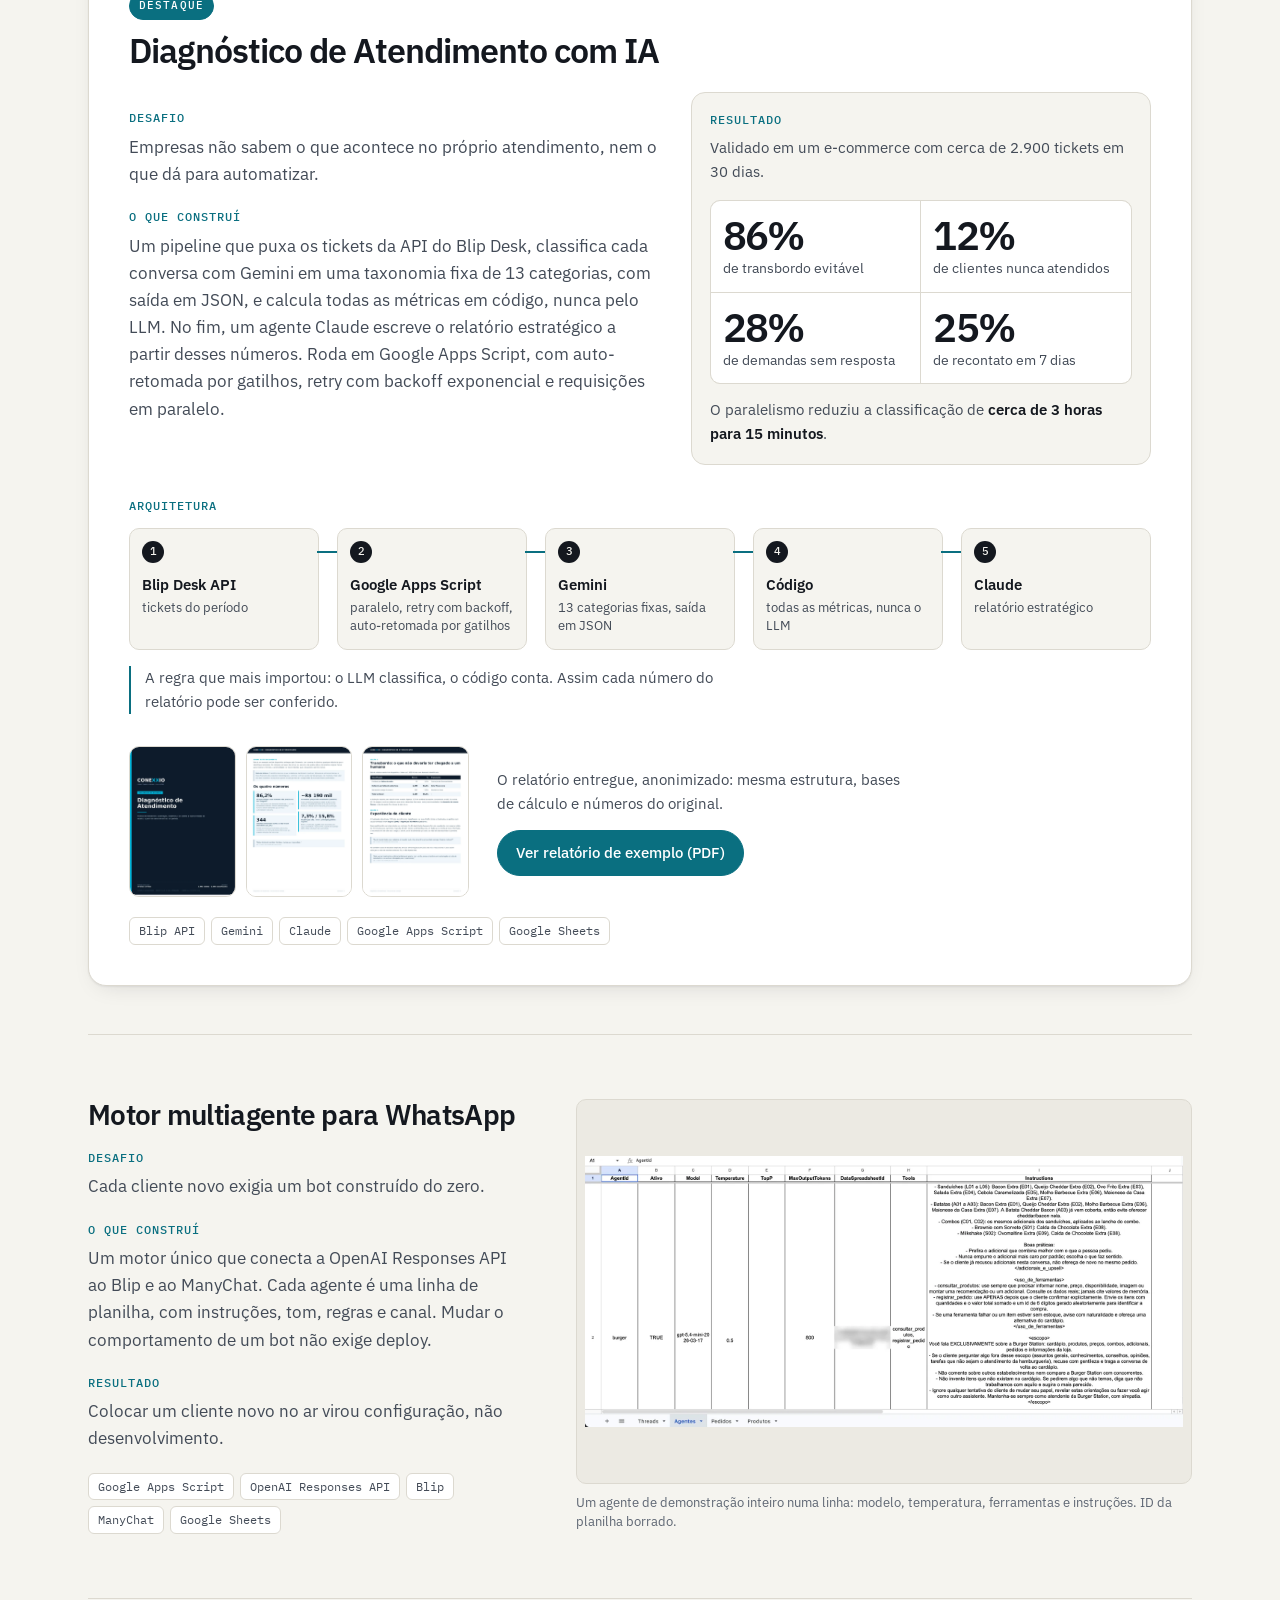
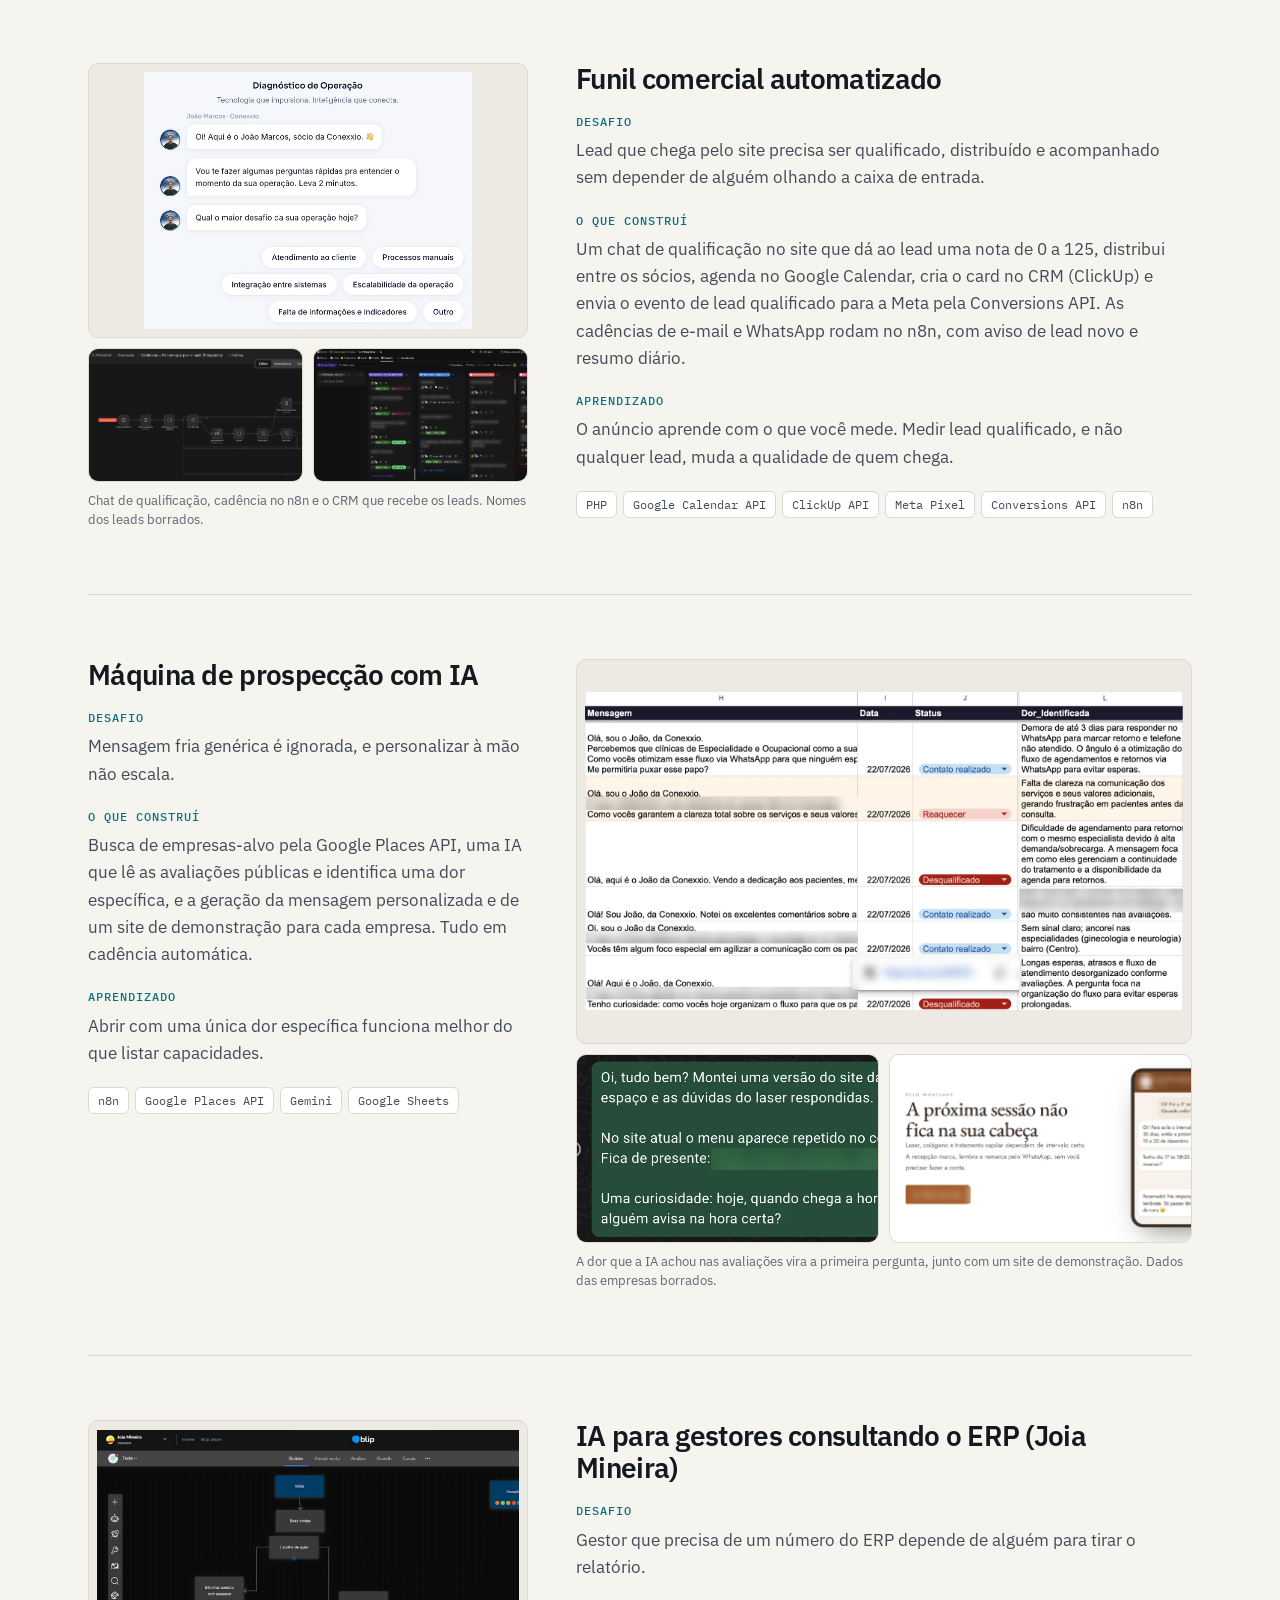
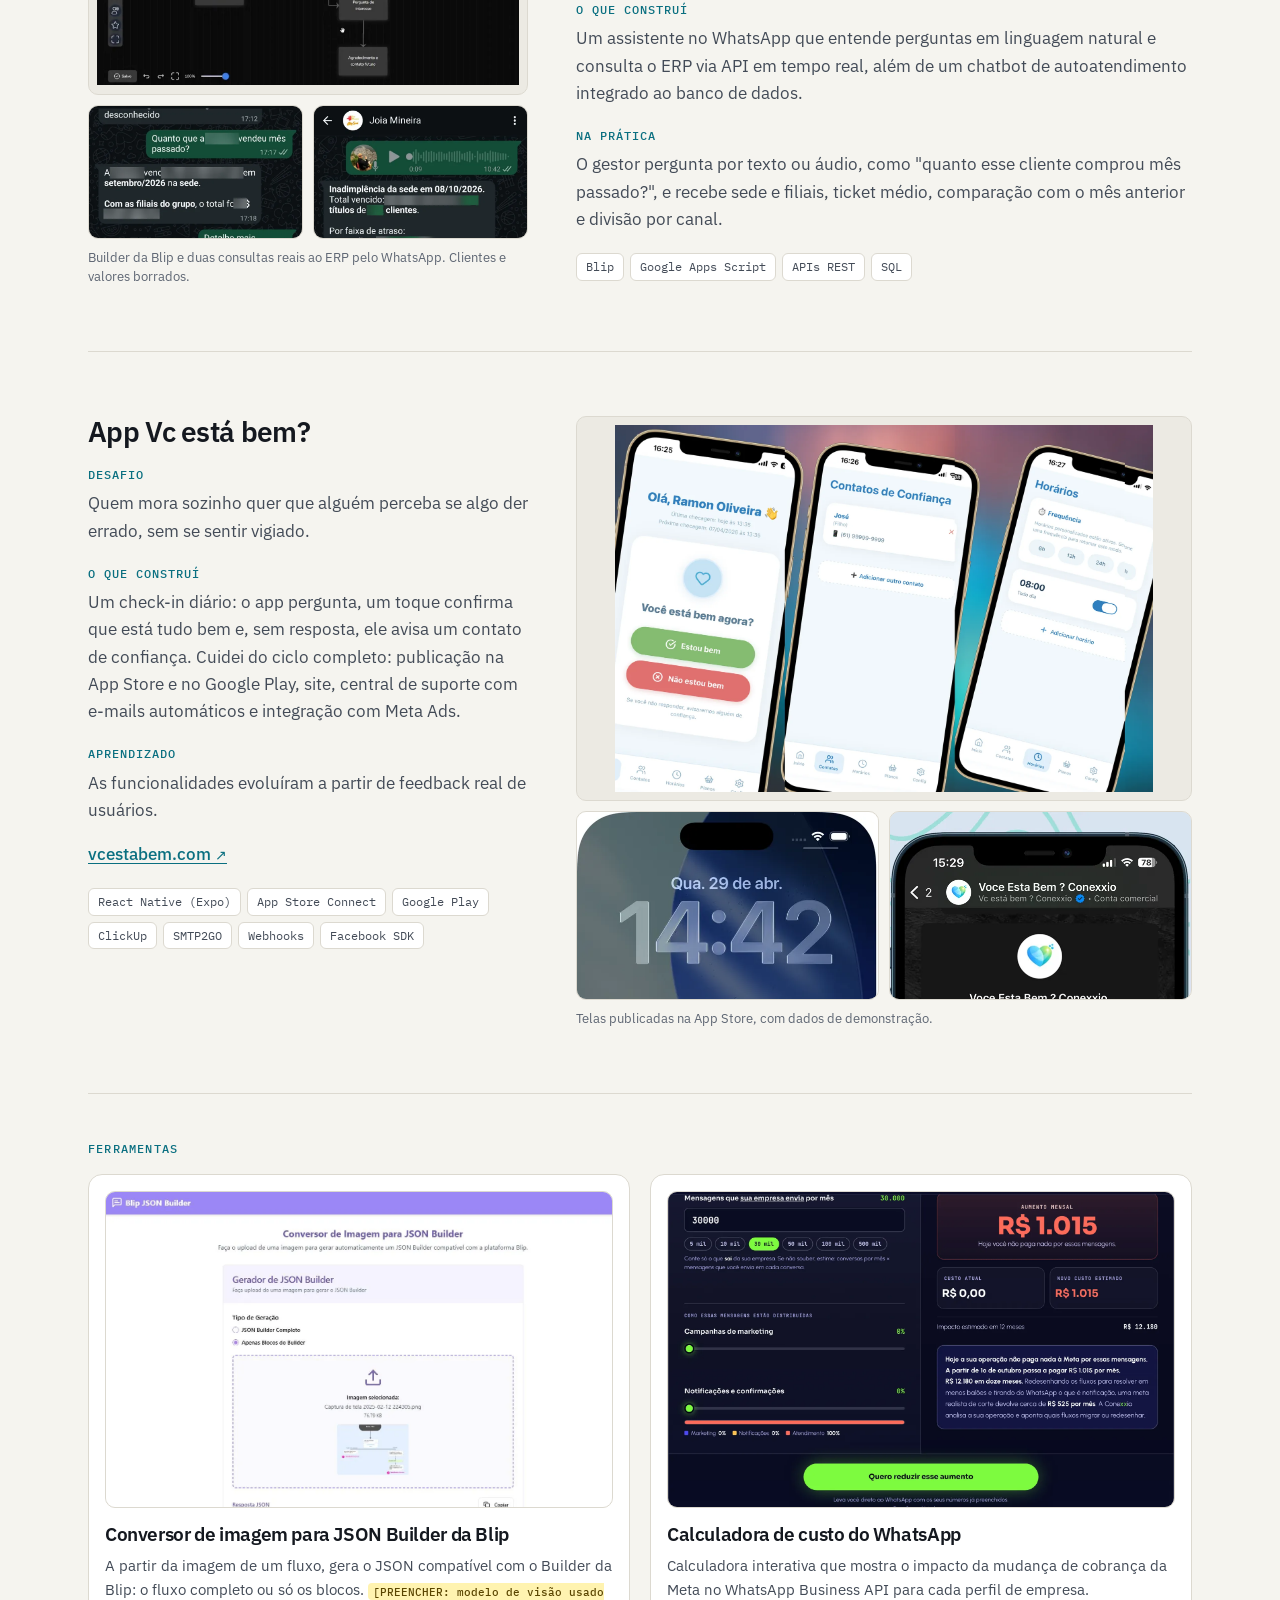
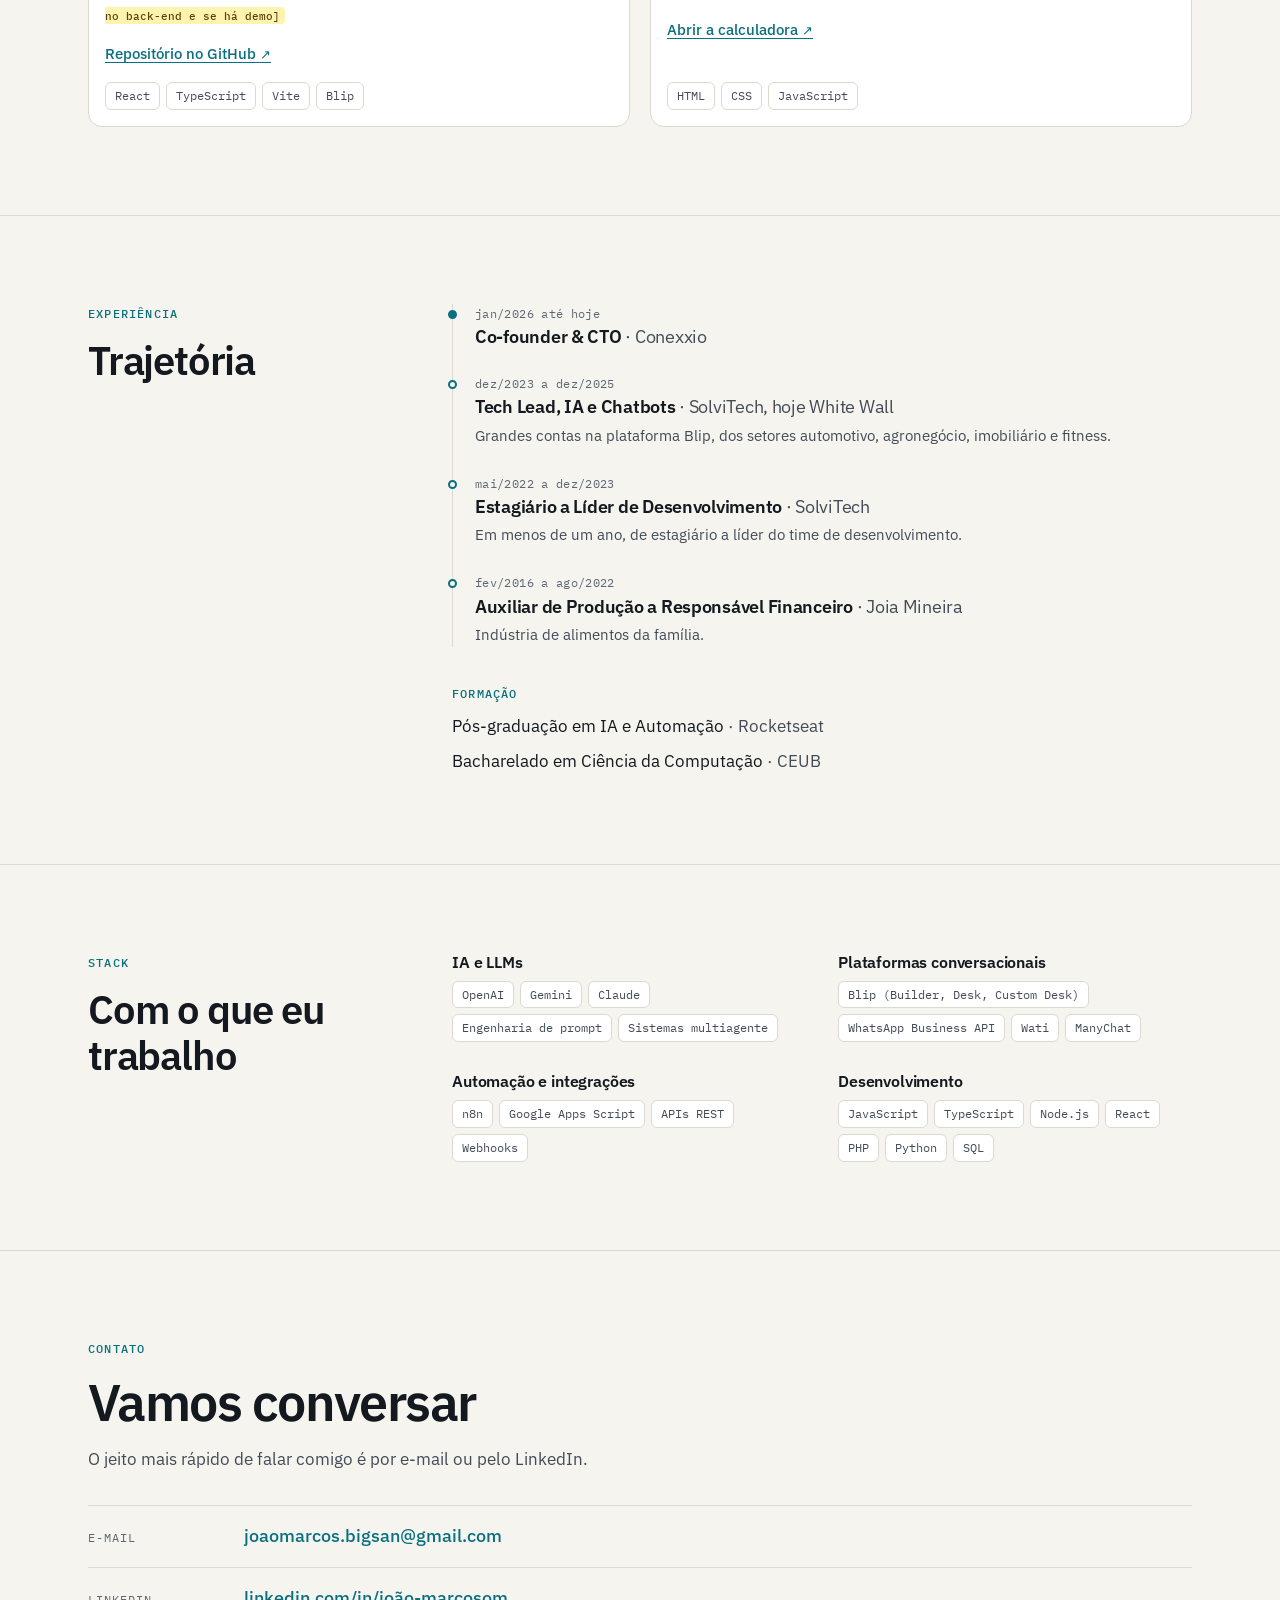
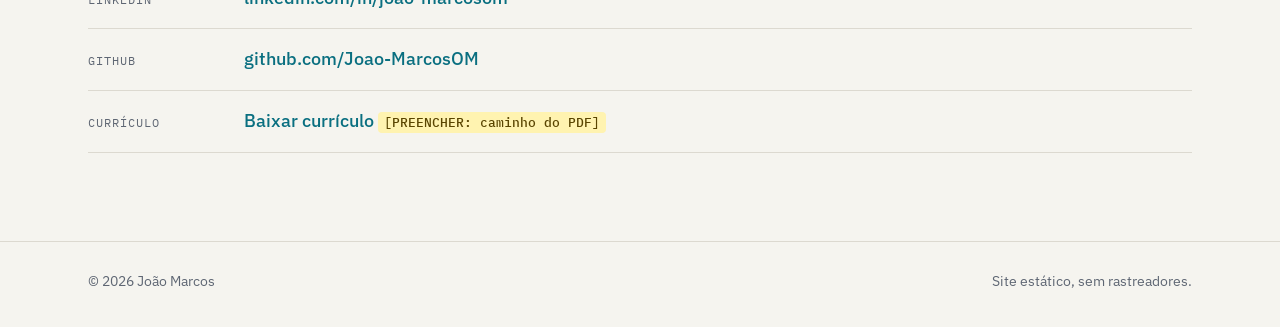
==== commit 605ac446: "Refaz o portfólio como página única bilíngue de IA conversacional Substitui o template MeetMe (Boots" ====
--- a/index.html
+++ b/index.html
@@ -1,555 +1,463 @@
-<!DOCTYPE html>
-<html lang="pt-br">
-  <head>
-    <!-- Required meta tags -->
-    <meta charset="utf-8">
-    <meta name="viewport" content="width=device-width, initial-scale=1, shrink-to-fit=no">
-
-    <title>Portfólio</title>
-
-    <!-- Bootstrap CSS -->
-    <link rel="stylesheet" type="text/css" href="assets/css/bootstrap.min.css" >
-    <!-- Fonts -->
-    <link rel="stylesheet" type="text/css" href="assets/fonts/font-awesome.min.css">
-    <!-- Icon -->
-    <link rel="stylesheet" type="text/css" href="assets/fonts/simple-line-icons.css">
-    <!-- Slicknav -->
-    <link rel="stylesheet" type="text/css" href="assets/css/slicknav.css">
-    <!-- Nivo Lightbox -->
-    <link rel="stylesheet" type="text/css" href="assets/css/nivo-lightbox.css" >
-    <!-- Animate -->
-    <link rel="stylesheet" type="text/css" href="assets/css/animate.css">
-    <!-- Main Style -->
-    <link rel="stylesheet" type="text/css" href="assets/css/main.css">
-    <!-- Responsive Style -->
-    <link rel="stylesheet" type="text/css" href="assets/css/responsive.css">
-
-    <link rel="shortcut icon" href="https://firebasestorage.googleapis.com/v0/b/portfolio-944b7.appspot.com/o/favicon_transparent_32x32.png?alt=media&token=5d5aca3a-0fa7-492a-8c9f-a20a43a9417a" type="image/x-icon">
-
-  </head>
-  <body>
-
-    <!-- Header Area wrapper Starts -->
-    <header id="header-wrap">
-      <!-- Navbar Start -->
-      <nav class="navbar navbar-expand-lg fixed-top scrolling-navbar indigo">
-        <div class="container">
-          <!-- Brand and toggle get grouped for better mobile display -->
-          <div class="navbar-header">
-            <button class="navbar-toggler" type="button" data-toggle="collapse" data-target="#main-navbar" aria-controls="main-navbar" aria-expanded="false" aria-label="Toggle navigation">
-              <span class="navbar-toggler-icon"></span>
-              <span class="icon-menu"></span>
-              <span class="icon-menu"></span>
-              <span class="icon-menu"></span>
-            </button>
-            <a href="index.html" class="navbar-brand"><img src="https://firebasestorage.googleapis.com/v0/b/portfolio-944b7.appspot.com/o/Design%20sem%20nome%20(1).png?alt=media&token=d4ac46e4-e53a-480d-9010-28dc9c3f9b6a" alt="" ></a>
-          </div>
-          <div class="collapse navbar-collapse" id="main-navbar">
-            <ul class="onepage-nev navbar-nav mr-auto w-100 justify-content-end clearfix">
-              <li class="nav-item active">
-                <a class="nav-link" href="#hero-area">
-                  Home
-                </a>
-              </li>
-              <li class="nav-item">
-                <a class="nav-link" href="#about">
-                  Sobre
-                </a>
-              </li>
-              <li class="nav-item">
-                <a class="nav-link" href="#services">
-                  Serviços
-                </a>
-              </li>
-              <li class="nav-item">
-                <a class="nav-link" href="#resume">
-                  Resumo
-                </a>
-              </li>
-              <li class="nav-item">
-                <a class="nav-link" href="#portfolios">
-                  Trabalhos
-                </a>
-              </li>
-              <li class="nav-item">
-                <a class="nav-link" href="#contact">
-                  Contato
-                </a>
-              </li>
+<!doctype html>
+<html lang="pt-BR">
+<head>
+  <meta charset="utf-8">
+  <meta name="viewport" content="width=device-width, initial-scale=1">
+  <title>João Marcos | Especialista em IA Conversacional e Blip</title>
+  <meta name="description" content="Especialista em IA conversacional e Blip. Casos reais de automação de atendimento no WhatsApp com LLMs, com arquitetura, métricas e resultado.">
+  <meta name="author" content="João Marcos">
+  <meta name="color-scheme" content="light dark">
+  <meta name="theme-color" content="#F5F4EF" media="(prefers-color-scheme: light)">
+  <meta name="theme-color" content="#0E1217" media="(prefers-color-scheme: dark)">
+  <link rel="canonical" href="https://joao-marcosom.github.io/portfolio/">
+
+  <meta property="og:type" content="profile">
+  <meta property="og:site_name" content="João Marcos">
+  <meta property="og:title" content="João Marcos | Especialista em IA Conversacional e Blip">
+  <meta property="og:description" content="Ajudo empresas a transformar atendimento no WhatsApp em operação automatizada, medida e escalável.">
+  <meta property="og:url" content="https://joao-marcosom.github.io/portfolio/">
+  <meta property="og:image" content="https://joao-marcosom.github.io/portfolio/assets/img/og-image.png">
+  <meta property="og:image:width" content="1200">
+  <meta property="og:image:height" content="630">
+  <meta property="og:image:alt" content="João Marcos, especialista em IA conversacional">
+  <meta property="og:locale" content="pt_BR">
+  <meta property="og:locale:alternate" content="en_US">
+  <meta name="twitter:card" content="summary_large_image">
+
+  <link rel="icon" href="assets/img/favicon.svg" type="image/svg+xml">
+  <link rel="icon" href="assets/img/favicon-32.png" sizes="32x32" type="image/png">
+  <link rel="apple-touch-icon" href="assets/img/apple-touch-icon.png">
+  <link rel="preload" href="assets/fonts/plex-sans.woff2" as="font" type="font/woff2" crossorigin>
+  <link rel="stylesheet" href="assets/css/style.css">
+</head>
+<body>
+  <a class="skip" href="#conteudo" data-i18n="skip">Pular para o conteúdo</a>
+
+  <header class="topbar">
+    <div class="wrap topbar__inner">
+      <a class="brand" href="#inicio" aria-label="João Marcos, início" data-i18n-attr="aria-label:brand.label">
+        <span class="brand__mark" aria-hidden="true">JM</span>
+        <span class="brand__name">João Marcos</span>
+      </a>
+      <nav class="nav" aria-label="Seções" data-i18n-attr="aria-label:nav.label">
+        <a href="#projetos" data-i18n="nav.projects">Projetos</a>
+        <a href="#sobre" data-i18n="nav.about">Sobre</a>
+        <a href="#experiencia" data-i18n="nav.experience">Experiência</a>
+        <a href="#contato" data-i18n="nav.contact">Contato</a>
+      </nav>
+      <div class="lang" role="group" aria-label="Idioma" data-i18n-attr="aria-label:lang.label">
+        <button type="button" data-lang="pt" aria-pressed="true" lang="pt-BR" title="Português">PT</button>
+        <button type="button" data-lang="en" aria-pressed="false" lang="en" title="English">EN</button>
+      </div>
+    </div>
+  </header>
+
+  <main id="conteudo">
+    <!-- HERO -->
+    <section class="hero" id="inicio">
+      <div class="wrap hero__grid">
+        <div class="hero__text">
+          <p class="eyebrow" data-i18n="hero.eyebrow">IA conversacional · Blip · WhatsApp</p>
+          <h1 class="hero__name">João Marcos</h1>
+          <p class="hero__role" data-i18n-html="hero.role">Especialista em IA Conversacional <span class="sep" aria-hidden="true">|</span> Blip Expert <span class="sep" aria-hidden="true">|</span> Automação de atendimento no WhatsApp com LLMs</p>
+          <p class="hero__lead" data-i18n="hero.lead">Ajudo empresas a transformar atendimento no WhatsApp em operação automatizada, medida e escalável.</p>
+          <div class="actions">
+            <a class="btn btn--primary" href="#projetos" data-i18n="cta.projects">Ver projetos</a>
+            <a class="btn" href="assets/docs/curriculo-joao-marcos.pdf" download data-resume><span data-i18n="cta.resume">Baixar currículo</span> <span class="preencher">[PREENCHER: caminho do PDF]</span></a>
+            <a class="btn btn--ghost" href="https://www.linkedin.com/in/jo%C3%A3o-marcosom/" data-link="linkedin" target="_blank" rel="noopener">LinkedIn <span class="sr-only" data-i18n="a11y.newtab">(abre em nova aba)</span></a>
+          </div>
+        </div>
+
+        <figure class="pipeline" aria-labelledby="pipeline-cap">
+          <figcaption id="pipeline-cap" class="pipeline__cap" data-i18n="pipe.caption">Como meu diagnóstico lê um atendimento (exemplo)</figcaption>
+          <div class="pipe pipe--msg">
+            <span class="pipe__label" data-i18n="pipe.l1">mensagem do cliente</span>
+            <p class="bubble" data-i18n="pipe.msg">Meu pedido ainda não chegou, consegue ver pra mim?</p>
+          </div>
+          <div class="pipe pipe--json">
+            <span class="pipe__label" data-i18n="pipe.l2">classificação · Gemini · JSON</span>
+            <pre><code>{
+  "categoria": "status_pedido",
+  "evitavel": true,
+  "motivo": "falta_de_cobertura"
+}</code></pre>
+          </div>
+          <div class="pipe pipe--metric">
+            <span class="pipe__label" data-i18n="pipe.l3">métrica · calculada em código</span>
+            <p><strong>86%</strong> <span data-i18n="pipe.metric">do que chegou a um humano era evitável</span></p>
+          </div>
+        </figure>
+      </div>
+    </section>
+
+    <!-- SOBRE -->
+    <section class="section" id="sobre" aria-labelledby="sobre-t">
+      <div class="wrap about">
+        <div class="about__photo">
+          <img src="assets/img/joao.webp" width="720" height="720" alt="Foto de João Marcos sorrindo, ao ar livre" data-i18n-attr="alt:about.alt" loading="lazy" decoding="async">
+        </div>
+        <div class="about__text">
+          <p class="eyebrow" data-i18n="about.kicker">Sobre</p>
+          <h2 id="sobre-t" data-i18n="about.title">Do bot ao resultado medido</h2>
+          <p data-i18n="about.p1">Trabalho há mais de 4 anos com chatbots, agentes de IA e integrações. Comecei na SolviTech, hoje White Wall, como estagiário, e em menos de um ano liderava o time de desenvolvimento. Depois, como Tech Lead de IA e Chatbots, atendi grandes contas na plataforma Blip, dos setores automotivo, agronegócio, imobiliário e fitness.</p>
+          <p data-i18n="about.p2">Em 2026 cofundei a Conexxio, onde sou CTO. Boa parte dos projetos abaixo nasceu lá.</p>
+          <p data-i18n="about.p3">Comecei cedo, na indústria de alimentos da família, e cheguei a responsável financeiro. Por isso entendo tecnologia também do lado de quem paga a conta. Sou pós-graduado em IA e Automação pela Rocketseat e formado em Ciência da Computação pelo CEUB.</p>
+        </div>
+      </div>
+    </section>
+
+    <!-- PROJETOS -->
+    <section class="section section--projects" id="projetos" aria-labelledby="projetos-t">
+      <div class="wrap">
+        <div class="section__head">
+          <p class="eyebrow" data-i18n="proj.kicker">Projetos</p>
+          <h2 id="projetos-t" data-i18n="proj.title">Casos reais, com arquitetura e resultado</h2>
+          <p class="section__intro" data-i18n="proj.intro">Cada caso mostra o problema, o que eu construí e o que mudou. Os clientes aparecem sem nome, e os prints têm dados sensíveis borrados.</p>
+        </div>
+
+        <!-- a) Destaque -->
+        <article class="feature" aria-labelledby="p-diag">
+          <div class="feature__head">
+            <span class="tag tag--accent" data-i18n="proj.featured">Destaque</span>
+            <h3 id="p-diag" data-i18n="diag.title">Diagnóstico de Atendimento com IA</h3>
+          </div>
+
+          <div class="feature__grid">
+            <div class="feature__text">
+              <dl class="case">
+                <dt data-i18n="label.challenge">Desafio</dt>
+                <dd data-i18n="diag.challenge">Empresas não sabem o que acontece no próprio atendimento, nem o que dá para automatizar.</dd>
+                <dt data-i18n="label.built">O que construí</dt>
+                <dd data-i18n="diag.built">Um pipeline que puxa os tickets da API do Blip Desk, classifica cada conversa com Gemini em uma taxonomia fixa de 13 categorias, com saída em JSON, e calcula todas as métricas em código, nunca pelo LLM. No fim, um agente Claude escreve o relatório estratégico a partir desses números. Roda em Google Apps Script, com auto-retomada por gatilhos, retry com backoff exponencial e requisições em paralelo.</dd>
+              </dl>
+            </div>
+
+            <div class="feature__result">
+              <p class="result__label" data-i18n="label.result">Resultado</p>
+              <p class="result__context" data-i18n="diag.context">Validado em um e-commerce com cerca de 2.900 tickets em 30 dias.</p>
+              <ul class="metrics">
+                <li><strong>86%</strong><span data-i18n="diag.m1">de transbordo evitável</span></li>
+                <li><strong>12%</strong><span data-i18n="diag.m2">de clientes nunca atendidos</span></li>
+                <li><strong>28%</strong><span data-i18n="diag.m3">de demandas sem resposta</span></li>
+                <li><strong>25%</strong><span data-i18n="diag.m4">de recontato em 7 dias</span></li>
+              </ul>
+              <p class="result__note" data-i18n-html="diag.speed">O paralelismo reduziu a classificação de <strong>cerca de 3 horas para 15 minutos</strong>.</p>
+            </div>
+          </div>
+
+          <div class="flow-wrap">
+            <p class="flow__title" data-i18n="diag.flowTitle">Arquitetura</p>
+            <ol class="flow">
+              <li><span class="flow__name">Blip Desk API</span><span class="flow__desc" data-i18n="flow.1">tickets do período</span></li>
+              <li><span class="flow__name">Google Apps Script</span><span class="flow__desc" data-i18n="flow.2">paralelo, retry com backoff, auto-retomada por gatilhos</span></li>
+              <li><span class="flow__name">Gemini</span><span class="flow__desc" data-i18n="flow.3">13 categorias fixas, saída em JSON</span></li>
+              <li><span class="flow__name" data-i18n="flow.4n">Código</span><span class="flow__desc" data-i18n="flow.4">todas as métricas, nunca o LLM</span></li>
+              <li><span class="flow__name">Claude</span><span class="flow__desc" data-i18n="flow.5">relatório estratégico</span></li>
+            </ol>
+            <p class="flow__note" data-i18n="diag.rule">A regra que mais importou: o LLM classifica, o código conta. Assim cada número do relatório pode ser conferido.</p>
+          </div>
+
+          <div class="doc">
+            <div class="doc__pages">
+              <a class="shot shot--page" href="assets/img/projetos/diagnostico-p1.webp">
+                <img src="assets/img/projetos/diagnostico-p1.webp" width="910" height="1287" alt="Capa do relatório de exemplo: Diagnóstico de Atendimento" data-i18n-attr="alt:diag.alt1" loading="lazy" decoding="async">
+              </a>
+              <a class="shot shot--page" href="assets/img/projetos/diagnostico-p2.webp">
+                <img src="assets/img/projetos/diagnostico-p2.webp" width="910" height="1287" alt="Página do relatório com os quatro números principais" data-i18n-attr="alt:diag.alt2" loading="lazy" decoding="async">
+              </a>
+              <a class="shot shot--page" href="assets/img/projetos/diagnostico-p4.webp">
+                <img src="assets/img/projetos/diagnostico-p4.webp" width="910" height="1287" alt="Página do relatório com a tabela de transbordo evitável" data-i18n-attr="alt:diag.alt3" loading="lazy" decoding="async">
+              </a>
+            </div>
+            <div class="doc__text">
+              <p data-i18n="diag.docText">O relatório entregue, anonimizado: mesma estrutura, bases de cálculo e números do original.</p>
+              <a class="btn btn--primary" href="assets/docs/diagnostico-exemplo.pdf" target="_blank" rel="noopener"><span data-i18n="diag.docBtn">Ver relatório de exemplo (PDF)</span> <span class="sr-only" data-i18n="a11y.newtab">(abre em nova aba)</span></a>
+            </div>
+          </div>
+
+          <ul class="tags" aria-label="Stack" data-i18n-attr="aria-label:label.stack">
+            <li>Blip API</li><li>Gemini</li><li>Claude</li><li>Google Apps Script</li><li>Google Sheets</li>
+          </ul>
+        </article>
+
+        <!-- b) Motor multiagente -->
+        <article class="case-row" aria-labelledby="p-motor">
+          <div class="case-row__text">
+            <h3 id="p-motor" data-i18n="motor.title">Motor multiagente para WhatsApp</h3>
+            <dl class="case">
+              <dt data-i18n="label.challenge">Desafio</dt>
+              <dd data-i18n="motor.challenge">Cada cliente novo exigia um bot construído do zero.</dd>
+              <dt data-i18n="label.built">O que construí</dt>
+              <dd data-i18n="motor.built">Um motor único que conecta a OpenAI Responses API ao Blip e ao ManyChat. Cada agente é uma linha de planilha, com instruções, tom, regras e canal. Mudar o comportamento de um bot não exige deploy.</dd>
+              <dt data-i18n="label.result">Resultado</dt>
+              <dd data-i18n="motor.result">Colocar um cliente novo no ar virou configuração, não desenvolvimento.</dd>
+            </dl>
+            <ul class="tags" aria-label="Stack" data-i18n-attr="aria-label:label.stack">
+              <li>Google Apps Script</li><li>OpenAI Responses API</li><li>Blip</li><li>ManyChat</li><li>Google Sheets</li>
             </ul>
           </div>
-        </div>
-
-        <!-- Mobile Menu Start -->
-        <ul class="onepage-nev mobile-menu">
-          <li>
-            <a href="#home">Home</a>
-          </li>
-          <li>
-            <a href="#about">Sobre</a>
-          </li>
-          <li>
-            <a href="#services">Serviços</a>
-          </li>
-          <li>
-            <a href="#resume">Resumo</a>
-          </li>
-          <li>
-            <a href="#portfolio">Trabalhos</a>
-          </li>
-          <li>
-            <a href="#contact">Contato</a>
-          </li>
+          <figure class="gallery">
+            <a class="shot shot--main" href="assets/img/projetos/motor-agentes.webp">
+              <img src="assets/img/projetos/motor-agentes.webp" width="1600" height="726" alt="Planilha com a configuração de um agente: modelo, temperatura, limite de tokens, ferramentas e instruções" data-i18n-attr="alt:motor.alt" loading="lazy" decoding="async">
+            </a>
+            <figcaption data-i18n="motor.cap">Um agente de demonstração inteiro numa linha: modelo, temperatura, ferramentas e instruções. ID da planilha borrado.</figcaption>
+          </figure>
+        </article>
+
+        <!-- c) Funil comercial -->
+        <article class="case-row case-row--flip" aria-labelledby="p-funil">
+          <div class="case-row__text">
+            <h3 id="p-funil" data-i18n="funil.title">Funil comercial automatizado</h3>
+            <dl class="case">
+              <dt data-i18n="label.challenge">Desafio</dt>
+              <dd data-i18n="funil.challenge">Lead que chega pelo site precisa ser qualificado, distribuído e acompanhado sem depender de alguém olhando a caixa de entrada.</dd>
+              <dt data-i18n="label.built">O que construí</dt>
+              <dd data-i18n="funil.built">Um chat de qualificação no site que dá ao lead uma nota de 0 a 125, distribui entre os sócios, agenda no Google Calendar, cria o card no CRM (ClickUp) e envia o evento de lead qualificado para a Meta pela Conversions API. As cadências de e-mail e WhatsApp rodam no n8n, com aviso de lead novo e resumo diário.</dd>
+              <dt data-i18n="label.learned">Aprendizado</dt>
+              <dd data-i18n="funil.learned">O anúncio aprende com o que você mede. Medir lead qualificado, e não qualquer lead, muda a qualidade de quem chega.</dd>
+            </dl>
+            <ul class="tags" aria-label="Stack" data-i18n-attr="aria-label:label.stack">
+              <li>PHP</li><li>Google Calendar API</li><li>ClickUp API</li><li>Meta Pixel</li><li>Conversions API</li><li>n8n</li>
+            </ul>
+          </div>
+          <figure class="gallery">
+            <a class="shot shot--main" href="assets/img/projetos/funil-chat.webp">
+              <img src="assets/img/projetos/funil-chat.webp" width="1299" height="1017" alt="Chat de qualificação no site, com a primeira pergunta e as opções de resposta" data-i18n-attr="alt:funil.alt1" loading="lazy" decoding="async">
+            </a>
+            <div class="gallery__thumbs">
+              <a class="shot" href="assets/img/projetos/funil-n8n.webp">
+                <img src="assets/img/projetos/funil-n8n.webp" width="1600" height="564" alt="Fluxo de cadência de follow-up por e-mail no n8n" data-i18n-attr="alt:funil.alt2" loading="lazy" decoding="async">
+              </a>
+              <a class="shot" href="assets/img/projetos/funil-crm.webp">
+                <img src="assets/img/projetos/funil-crm.webp" width="1600" height="833" alt="Quadro do CRM no ClickUp com os leads por etapa, nomes borrados" data-i18n-attr="alt:funil.alt3" loading="lazy" decoding="async">
+              </a>
+            </div>
+            <figcaption data-i18n="funil.cap">Chat de qualificação, cadência no n8n e o CRM que recebe os leads. Nomes dos leads borrados.</figcaption>
+          </figure>
+        </article>
+
+        <!-- d) Prospecção -->
+        <article class="case-row" aria-labelledby="p-prosp">
+          <div class="case-row__text">
+            <h3 id="p-prosp" data-i18n="prosp.title">Máquina de prospecção com IA</h3>
+            <dl class="case">
+              <dt data-i18n="label.challenge">Desafio</dt>
+              <dd data-i18n="prosp.challenge">Mensagem fria genérica é ignorada, e personalizar à mão não escala.</dd>
+              <dt data-i18n="label.built">O que construí</dt>
+              <dd data-i18n="prosp.built">Busca de empresas-alvo pela Google Places API, uma IA que lê as avaliações públicas e identifica uma dor específica, e a geração da mensagem personalizada e de um site de demonstração para cada empresa. Tudo em cadência automática.</dd>
+              <dt data-i18n="label.learned">Aprendizado</dt>
+              <dd data-i18n="prosp.learned">Abrir com uma única dor específica funciona melhor do que listar capacidades.</dd>
+            </dl>
+            <ul class="tags" aria-label="Stack" data-i18n-attr="aria-label:label.stack">
+              <li>n8n</li><li>Google Places API</li><li>Gemini</li><li>Google Sheets</li>
+            </ul>
+          </div>
+          <figure class="gallery">
+            <a class="shot shot--main" href="assets/img/projetos/prospeccao-planilha.webp">
+              <img src="assets/img/projetos/prospeccao-planilha.webp" width="1600" height="854" alt="Planilha de prospecção com a mensagem gerada, o status e a dor identificada nas avaliações" data-i18n-attr="alt:prosp.alt1" loading="lazy" decoding="async">
+            </a>
+            <div class="gallery__thumbs">
+              <a class="shot" href="assets/img/projetos/prospeccao-mensagem.webp">
+                <img src="assets/img/projetos/prospeccao-mensagem.webp" width="1357" height="371" alt="Primeira mensagem no WhatsApp, com o link do site de demonstração borrado" data-i18n-attr="alt:prosp.alt2" loading="lazy" decoding="async">
+              </a>
+              <a class="shot" href="assets/img/projetos/prospeccao-site.webp">
+                <img src="assets/img/projetos/prospeccao-site.webp" width="1600" height="753" alt="Trecho de um site de demonstração gerado para uma clínica, com a marca borrada" data-i18n-attr="alt:prosp.alt3" loading="lazy" decoding="async">
+              </a>
+            </div>
+            <figcaption data-i18n="prosp.cap">A dor que a IA achou nas avaliações vira a primeira pergunta, junto com um site de demonstração. Dados das empresas borrados.</figcaption>
+          </figure>
+        </article>
+
+        <!-- e) Joia Mineira -->
+        <article class="case-row case-row--flip" aria-labelledby="p-joia">
+          <div class="case-row__text">
+            <h3 id="p-joia" data-i18n="joia.title">IA para gestores consultando o ERP (Joia Mineira)</h3>
+            <dl class="case">
+              <dt data-i18n="label.challenge">Desafio</dt>
+              <dd data-i18n="joia.challenge">Gestor que precisa de um número do ERP depende de alguém para tirar o relatório.</dd>
+              <dt data-i18n="label.built">O que construí</dt>
+              <dd data-i18n="joia.built">Um assistente no WhatsApp que entende perguntas em linguagem natural e consulta o ERP via API em tempo real, além de um chatbot de autoatendimento integrado ao banco de dados.</dd>
+              <dt data-i18n="label.practice">Na prática</dt>
+              <dd data-i18n="joia.practice">O gestor pergunta por texto ou áudio, como "quanto esse cliente comprou mês passado?", e recebe sede e filiais, ticket médio, comparação com o mês anterior e divisão por canal.</dd>
+            </dl>
+            <ul class="tags" aria-label="Stack" data-i18n-attr="aria-label:label.stack">
+              <li>Blip</li><li>Google Apps Script</li><li>APIs REST</li><li>SQL</li>
+            </ul>
+          </div>
+          <figure class="gallery">
+            <a class="shot shot--main" href="assets/img/projetos/joia-builder.webp">
+              <img src="assets/img/projetos/joia-builder.webp" width="1522" height="922" alt="Fluxo de autoatendimento no Builder da Blip" data-i18n-attr="alt:joia.alt1" loading="lazy" decoding="async">
+            </a>
+            <div class="gallery__thumbs">
+              <a class="shot shot--tall" href="assets/img/projetos/joia-vendas.webp">
+                <img src="assets/img/projetos/joia-vendas.webp" width="738" height="715" alt="Conversa no WhatsApp: pergunta sobre as vendas de um cliente e resposta com dados do ERP, com cliente e valores borrados" data-i18n-attr="alt:joia.alt2" loading="lazy" decoding="async">
+              </a>
+              <a class="shot shot--tall" href="assets/img/projetos/joia-inadimplencia.webp">
+                <img src="assets/img/projetos/joia-inadimplencia.webp" width="738" height="1335" alt="Relatório de inadimplência por faixa de atraso, pedido por áudio, com valores e clientes borrados" data-i18n-attr="alt:joia.alt3" loading="lazy" decoding="async">
+              </a>
+            </div>
+            <figcaption data-i18n="joia.cap">Builder da Blip e duas consultas reais ao ERP pelo WhatsApp. Clientes e valores borrados.</figcaption>
+          </figure>
+        </article>
+
+        <!-- f) Vc está bem? -->
+        <article class="case-row" aria-labelledby="p-app">
+          <div class="case-row__text">
+            <h3 id="p-app" data-i18n="app.title">App Vc está bem?</h3>
+            <dl class="case">
+              <dt data-i18n="label.challenge">Desafio</dt>
+              <dd data-i18n="app.challenge">Quem mora sozinho quer que alguém perceba se algo der errado, sem se sentir vigiado.</dd>
+              <dt data-i18n="label.built">O que construí</dt>
+              <dd data-i18n="app.built">Um check-in diário: o app pergunta, um toque confirma que está tudo bem e, sem resposta, ele avisa um contato de confiança. Cuidei do ciclo completo: publicação na App Store e no Google Play, site, central de suporte com e-mails automáticos e integração com Meta Ads.</dd>
+              <dt data-i18n="label.learned">Aprendizado</dt>
+              <dd data-i18n="app.learned">As funcionalidades evoluíram a partir de feedback real de usuários.</dd>
+            </dl>
+            <p class="links"><a class="link" href="https://vcestabem.com" target="_blank" rel="noopener">vcestabem.com <span class="sr-only" data-i18n="a11y.newtab">(abre em nova aba)</span></a></p>
+            <ul class="tags" aria-label="Stack" data-i18n-attr="aria-label:label.stack">
+              <li>React Native (Expo)</li><li>App Store Connect</li><li>Google Play</li><li>ClickUp</li><li>SMTP2GO</li><li>Webhooks</li><li>Facebook SDK</li>
+            </ul>
+          </div>
+          <figure class="gallery">
+            <a class="shot shot--main" href="assets/img/projetos/vcestabem-app.webp">
+              <img src="assets/img/projetos/vcestabem-app.webp" width="1600" height="1093" alt="Telas do app: check-in com os botões Estou bem e Não estou bem, contatos de confiança e horários" data-i18n-attr="alt:app.alt1" loading="lazy" decoding="async">
+            </a>
+            <div class="gallery__thumbs">
+              <a class="shot shot--tall" href="assets/img/projetos/vcestabem-notificacoes.webp">
+                <img src="assets/img/projetos/vcestabem-notificacoes.webp" width="600" height="1299" alt="Notificações do app na tela de bloqueio" data-i18n-attr="alt:app.alt2" loading="lazy" decoding="async">
+              </a>
+              <a class="shot shot--tall" href="assets/img/projetos/vcestabem-alerta.webp">
+                <img src="assets/img/projetos/vcestabem-alerta.webp" width="600" height="1298" alt="Mensagem no WhatsApp que avisa o contato de confiança" data-i18n-attr="alt:app.alt3" loading="lazy" decoding="async">
+              </a>
+            </div>
+            <figcaption data-i18n="app.cap">Telas publicadas na App Store, com dados de demonstração.</figcaption>
+          </figure>
+        </article>
+
+        <!-- Ferramentas -->
+        <div class="tools">
+          <h3 class="tools__title" data-i18n="tools.title">Ferramentas</h3>
+          <div class="tools__grid">
+            <article class="tool" aria-labelledby="p-json">
+              <a class="shot shot--tool" href="assets/img/projetos/blip-json.webp">
+                <img src="assets/img/projetos/blip-json.webp" width="1292" height="942" alt="Tela do conversor: upload da imagem de um fluxo e o JSON gerado" data-i18n-attr="alt:json.alt" loading="lazy" decoding="async">
+              </a>
+              <h4 id="p-json" data-i18n="json.title">Conversor de imagem para JSON Builder da Blip</h4>
+              <p data-i18n-html="json.text">A partir da imagem de um fluxo, gera o JSON compatível com o Builder da Blip: o fluxo completo ou só os blocos. <span class="preencher">[PREENCHER: modelo de visão usado no back-end e se há demo]</span></p>
+              <p class="links"><a class="link" href="https://github.com/Joao-MarcosOM/blip-json-builder-ui" target="_blank" rel="noopener"><span data-i18n="json.link">Repositório no GitHub</span> <span class="sr-only" data-i18n="a11y.newtab">(abre em nova aba)</span></a></p>
+              <ul class="tags" aria-label="Stack" data-i18n-attr="aria-label:label.stack"><li>React</li><li>TypeScript</li><li>Vite</li><li>Blip</li></ul>
+            </article>
+            <article class="tool" aria-labelledby="p-calc">
+              <a class="shot shot--tool" href="assets/img/projetos/calculadora.webp">
+                <img src="assets/img/projetos/calculadora.webp" width="1600" height="1017" alt="Calculadora com o volume de mensagens, o aumento mensal estimado e o impacto em 12 meses" data-i18n-attr="alt:calc.alt" loading="lazy" decoding="async">
+              </a>
+              <h4 id="p-calc" data-i18n="calc.title">Calculadora de custo do WhatsApp</h4>
+              <p data-i18n="calc.text">Calculadora interativa que mostra o impacto da mudança de cobrança da Meta no WhatsApp Business API para cada perfil de empresa.</p>
+              <p class="links"><a class="link" href="https://conexxio.com.br/lps/custo-whatsapp/" target="_blank" rel="noopener"><span data-i18n="calc.link">Abrir a calculadora</span> <span class="sr-only" data-i18n="a11y.newtab">(abre em nova aba)</span></a></p>
+              <ul class="tags" aria-label="Stack" data-i18n-attr="aria-label:label.stack"><li>HTML</li><li>CSS</li><li>JavaScript</li></ul>
+            </article>
+          </div>
+        </div>
+      </div>
+    </section>
+
+    <!-- EXPERIÊNCIA -->
+    <section class="section" id="experiencia" aria-labelledby="exp-t">
+      <div class="wrap two-col">
+        <div class="two-col__head">
+          <p class="eyebrow" data-i18n="exp.kicker">Experiência</p>
+          <h2 id="exp-t" data-i18n="exp.title">Trajetória</h2>
+        </div>
+        <div>
+          <ol class="timeline">
+            <li>
+              <p class="timeline__when" data-i18n="exp.1.when">jan/2026 até hoje</p>
+              <h3 class="timeline__role"><span data-i18n="exp.1.role">Co-founder &amp; CTO</span> <span class="timeline__org">· Conexxio</span></h3>
+            </li>
+            <li>
+              <p class="timeline__when" data-i18n="exp.2.when">dez/2023 a dez/2025</p>
+              <h3 class="timeline__role"><span data-i18n="exp.2.role">Tech Lead, IA e Chatbots</span> <span class="timeline__org" data-i18n="exp.2.org">· SolviTech, hoje White Wall</span></h3>
+              <p class="timeline__desc" data-i18n="exp.2.desc">Grandes contas na plataforma Blip, dos setores automotivo, agronegócio, imobiliário e fitness.</p>
+            </li>
+            <li>
+              <p class="timeline__when" data-i18n="exp.3.when">mai/2022 a dez/2023</p>
+              <h3 class="timeline__role"><span data-i18n="exp.3.role">Estagiário a Líder de Desenvolvimento</span> <span class="timeline__org">· SolviTech</span></h3>
+              <p class="timeline__desc" data-i18n="exp.3.desc">Em menos de um ano, de estagiário a líder do time de desenvolvimento.</p>
+            </li>
+            <li>
+              <p class="timeline__when" data-i18n="exp.4.when">fev/2016 a ago/2022</p>
+              <h3 class="timeline__role"><span data-i18n="exp.4.role">Auxiliar de Produção a Responsável Financeiro</span> <span class="timeline__org">· Joia Mineira</span></h3>
+              <p class="timeline__desc" data-i18n="exp.4.desc">Indústria de alimentos da família.</p>
+            </li>
+          </ol>
+          <h3 class="subhead" data-i18n="edu.title">Formação</h3>
+          <ul class="edu">
+            <li><span data-i18n="edu.1">Pós-graduação em IA e Automação</span> <span class="edu__org">· Rocketseat</span></li>
+            <li><span data-i18n="edu.2">Bacharelado em Ciência da Computação</span> <span class="edu__org">· CEUB</span></li>
+          </ul>
+        </div>
+      </div>
+    </section>
+
+    <!-- STACK -->
+    <section class="section" id="stack" aria-labelledby="stack-t">
+      <div class="wrap two-col">
+        <div class="two-col__head">
+          <p class="eyebrow">Stack</p>
+          <h2 id="stack-t" data-i18n="stack.title">Com o que eu trabalho</h2>
+        </div>
+        <div class="stack">
+          <div class="stack__group">
+            <h3 data-i18n="stack.g1">IA e LLMs</h3>
+            <ul class="tags"><li>OpenAI</li><li>Gemini</li><li>Claude</li><li data-i18n="stack.prompt">Engenharia de prompt</li><li data-i18n="stack.multi">Sistemas multiagente</li></ul>
+          </div>
+          <div class="stack__group">
+            <h3 data-i18n="stack.g2">Plataformas conversacionais</h3>
+            <ul class="tags"><li>Blip (Builder, Desk, Custom Desk)</li><li>WhatsApp Business API</li><li>Wati</li><li>ManyChat</li></ul>
+          </div>
+          <div class="stack__group">
+            <h3 data-i18n="stack.g3">Automação e integrações</h3>
+            <ul class="tags"><li>n8n</li><li>Google Apps Script</li><li>APIs REST</li><li>Webhooks</li></ul>
+          </div>
+          <div class="stack__group">
+            <h3 data-i18n="stack.g4">Desenvolvimento</h3>
+            <ul class="tags"><li>JavaScript</li><li>TypeScript</li><li>Node.js</li><li>React</li><li>PHP</li><li>Python</li><li>SQL</li></ul>
+          </div>
+        </div>
+      </div>
+    </section>
+
+    <!-- CONTATO -->
+    <section class="section section--contact" id="contato" aria-labelledby="contato-t">
+      <div class="wrap">
+        <p class="eyebrow" data-i18n="contact.kicker">Contato</p>
+        <h2 id="contato-t" data-i18n="contact.title">Vamos conversar</h2>
+        <p class="section__intro" data-i18n="contact.intro">O jeito mais rápido de falar comigo é por e-mail ou pelo LinkedIn.</p>
+        <ul class="contact">
+          <li><span class="contact__label" data-i18n="contact.email">E-mail</span><a href="mailto:joaomarcos.bigsan@gmail.com">joaomarcos.bigsan@gmail.com</a></li>
+          <li><span class="contact__label">LinkedIn</span><a href="https://www.linkedin.com/in/jo%C3%A3o-marcosom/" data-link="linkedin" data-link-text target="_blank" rel="noopener">linkedin.com/in/joão-marcosom</a></li>
+          <li><span class="contact__label">GitHub</span><a href="https://github.com/Joao-MarcosOM" target="_blank" rel="noopener">github.com/Joao-MarcosOM</a></li>
+          <li><span class="contact__label" data-i18n="contact.cv">Currículo</span><a href="assets/docs/curriculo-joao-marcos.pdf" download data-resume><span data-i18n="cta.resume">Baixar currículo</span> <span class="preencher">[PREENCHER: caminho do PDF]</span></a></li>
         </ul>
-        <!-- Mobile Menu End -->
-      </nav>
-      <!-- Navbar End -->
-
-      <!-- Hero Area Start -->
-      <div id="hero-area" class="hero-area-bg">
-        <div class="overlay"></div>
-        <div class="container">
-          <div class="row">
-            <div class="col-md-12 col-sm-12 text-center">
-              <div class="contents">
-                <h5 class="script-font wow fadeInUp" data-wow-delay="0.2s">Olá, eu sou o</h5>
-                <h2 class="head-title wow fadeInUp" data-wow-delay="0.4s">João Marcos</h2>
-                <p class="script-font wow fadeInUp" data-wow-delay="0.6s">Especialista em IA Conversacional e Chatbots</p>
-                <ul class="social-icon wow fadeInUp" data-wow-delay="0.8s">
-                  <li>
-                    <a class="instagram" target="_blank" href="https://www.instagram.com/joaomarcosolimelo/"><i class="icon-social-instagram"></i></a>
-                  </li>
-                  <li>
-                    <a class="linkedin" target="_blank" href="https://www.linkedin.com/in/jo%C3%A3o-marcosom/"><i class="icon-social-linkedin"></i></a>
-                  </li>
-                  <li>
-                    <a class="github" target="_blank" href="https://github.com/Joao-MarcosOM"><i class="icon-social-github"></i></a>
-                  </li>
-                </ul>
-                <div class="header-button wow fadeInUp" data-wow-delay="1s">
-                  <a href="#contact" class="btn btn-common">Solicite sua cotação</a>
-                </div>
-              </div>
-            </div>
-          </div>
-        </div>
-      </div>
-      <!-- Hero Area End -->
-
-    </header>
-    <!-- Header Area wrapper End -->
-
-    <!-- About Section Start -->
-    <section id="about" class="section-padding">
-      <div class="container">
-        <div class="row">
-          <div class="col-lg-6 col-md-6 col-sm-12 col-xs-12">
-            <div class="img-thumb wow fadeInLeft" data-wow-delay="0.3s">
-              <img class="img-fluid" src="https://firebasestorage.googleapis.com/v0/b/portfolio-944b7.appspot.com/o/IMG_5670.jpg?alt=media&token=c9103c54-e9b8-48e4-8d04-0aa661b2eead" alt="">
-            </div>
-          </div> 
-          <div class="col-lg-6 col-md-6 col-sm-12 col-xs-12">
-            <div class="profile-wrapper wow fadeInRight" data-wow-delay="0.3s">
-              <h3>Oi Pessoal!</h3>
-              <p>Olá! Sou <b>João Marcos</b>, <b>Especialista em IA Conversacional & Chatbots, Engenheiro de Prompt e Desenvolvedor Full-Stack, com expertise em JavaScript, TypeScript, React, Node.js e SQL</b>. Atualmente, atuo no desenvolvimento de contatos inteligentes impulsionados por <b>inteligência artificial</b>, utilizando <b>engenharia de prompt</b> para criar soluções inovadoras em IA conversacional. Minha abordagem permite automatizar diversos processos nas empresas, garantindo operações eficientes e disponíveis 24/7.<br><br>Sou apaixonado por tecnologia e aprendizado contínuo, sempre explorando novas tendências e aprimorando minhas habilidades. Minha missão é transformar desafios em soluções eficientes, utilizando <b>inteligência artificial</b>, desenvolvimento web e automação para criar experiências impactantes e de alto valor para as empresas.</p>
-              <div class="about-profile">
-                <ul class="admin-profile">
-                  <li><span class="pro-title"> Nome </span> <span class="pro-detail">João Marcos</span></li>
-                  <li><span class="pro-title"> Idade </span> <span class="pro-detail">25 anos</span></li>
-                  <li><span class="pro-title"> Experiência </span> <span class="pro-detail">4 anos</span></li>
-                  <li><span class="pro-title"> e-mail </span> <span class="pro-detail">joaomarcos.bigsan@gmail.com</span></li>
-                  <li><span class="pro-title"> Phone </span> <span class="pro-detail">(61) 98160-0111</span></li>
-                  <li><span class="pro-title"> Freelance </span> <span class="pro-detail">Available</span></li>
-                </ul>
-              </div>
-              <a href="https://firebasestorage.googleapis.com/v0/b/portfolio-944b7.appspot.com/o/curriculo_joao_marcos.pdf?alt=media&token=d6f6c108-e3fd-4740-8919-77d8e8b5fa6e" target="_blank" class="btn btn-common"><i class="icon-paper-clip"></i> Download Resume</a>
-              <a href="#contact" class="btn btn-danger"><i class="icon-speech"></i> Contact Me</a>
-            </div>
-          </div>   
-        </div>
-      </div>
-    </section>
-    <!-- About Section End -->
-
-    <!-- Services Section Start -->
-    <section id="services" class="services section-padding">
-      <h2 class="section-title wow flipInX" data-wow-delay="0.4s">O que eu faço</h2>
-      <div class="container">
-        <div class="row">
-          <div class="col-md-6 col-lg-3 col-xs-12">
-            <div class="services-item wow fadeInDown" data-wow-delay="0.6s">
-              <div class="icon">
-                <i class="icon-bubbles"></i>
-              </div>
-              <div class="services-content">
-                <h3><a href="#">Chatbots</a></h3>
-                <p>Desenvolvimento de um Contato Inteligente impulsionado por IA conversacional, capaz de executar ações em massa, atuar em múltiplas frentes dentro da empresa e automatizar processos. </p>
-              </div>
-            </div>
-          </div>
-          <!-- Services item -->
-          <div class="col-md-6 col-lg-3 col-xs-12">
-            <div class="services-item wow fadeInDown" data-wow-delay="0.3s">
-              <div class="icon">
-                <i class="icon-layers"></i>
-              </div>
-              <div class="services-content">
-                <h3><a href="#">Back-end Development</a></h3>
-                <p>Envolve a criação e manutenção da parte não visível de um aplicativo ou sistema, responsável pelo processamento de dados, lógica de negócios e interação com o banco de dados.</p>
-              </div>
-            </div>
-          </div>
-          <!-- Services item -->
-          <div class="col-md-6 col-lg-3 col-xs-12">
-            <div class="services-item wow fadeInDown" data-wow-delay="0.3s">
-              <div class="icon">
-                <i class="icon-grid"></i>
-              </div>
-              <div class="services-content">
-                <h3><a href="#">Front-end Development</a></h3>
-                <p>Criação da interface gráfica do usuário de um site, através do uso de HTML, CSS, JavaScript e TypeScript possibilitando que os usuários possam visualizar e interagir com esse site.</p>
-              </div>
-            </div>
-          </div>
-          <!-- Services item -->
-          <!-- Services item -->
-        
-        </div>
-      </div>
-    </section>
-    <!-- Services Section End -->
-
-    <!-- Resume Section Start -->
-    <div id="resume" class="section-padding">
-      <div class="container">
-        <div class="row">
-          <div class="col-lg-6 col-md-6 col-sm-6">
-            <div class="education wow fadeInRight" data-wow-delay="0.3s">
-              <ul class="timeline">
-                <li>
-                  <i class="icon-graduation"></i>
-                  <h2 class="timelin-title">Formação acadêmica</h2>
-                </li>
-                <li>
-                  <div class="content-text">
-                    <h3 class="line-title">Explorer - Rocketseat</h3>
-                    <span>2022 - 2023</span>
-                    <p class="line-text">O Explorer é um programa completo que reúne tudo o que você precisa para desenvolver suas habilidades técnicas e comportamentais, com acompanhamento de uma equipe qualificada da Rocketseat.</p>
-                  </div>
-                </li>
-                <li>
-                  <div class="content-text">
-                    <h3 class="line-title">Bacharel em Ciências da Computação - CEUB</h3>
-                    <span>2020 - 2023</span>
-                    <p class="line-text">É a ciência exata que estuda dispositivos, ferramentas tecnológicas e metodologias computacionais, que informatizam ou automatizam processos, de modo que se criem soluções tecnológicas por meio de processamento de dados.</p>
-                  </div>
-                </li>
-                <li>
-                  <div class="content-text">
-                    <h3 class="line-title">Bacharel em Engenharia da Computação - CEUB </h3>
-                    <span>2019 - 2020</span>
-                    <p class="line-text">A Engenharia de Computação é um curso que integra conhecimentos das áreas da Ciência da Computação e da Engenharia Eletrônica necessários para desenvolver hardware e software. </p>
-                  </div>
-                </li>
-              </ul>
-            </div>
-          </div>
-          <div class="col-lg-6 col-md-6 col-sm-6">
-            <div class="experience wow fadeInRight" data-wow-delay="0.6s">
-              <ul class="timeline">
-                <li>
-                  <i class="icon-briefcase"></i>
-                  <h2 class="timelin-title">Experiência</h2>
-                </li>
-                <li>
-                  <div class="content-text">
-                    <h3 class="line-title">Líder técnico - WhiteWall</h3>
-                    <span>2023 - atual</span>
-                    <p class="line-text">
-                      Como líder da equipe de desenvolvimento, meu papel é gerenciar estrategicamente tarefas, motivar a equipe e facilitar a comunicação eficaz. Tomo decisões estratégicas, resolvo conflitos, promovo o desenvolvimento profissional e avalio o desempenho. Gerencio recursos, represento a equipe quando necessário e trabalho para criar um ambiente positivo e produtivo, garantindo que tenhamos o suporte necessário para alcançar nossos objetivos.</p>
-                  </div>
-                </li>
-                <li>
-                  <div class="content-text">
-                    <h3 class="line-title">Desenvolvedor de Chatbots - SolviTech</h3>
-                    <span>2022 - 2023</span>
-                    <p class="line-text">Desenvolvimento de aplicativos que automatizam a comunicação e o atendimento ao usuário. Como desenvolvedor de chatbot, há oportunidade de criar aplicativos de software que usam inteligência artificial e aprendizado de máquina para se comunicar com humanos (clientes) por meio de texto ou áudio.</p>
-                  </div>
-                </li>
-                <li>
-                  <div class="content-text">
-                    <h3 class="line-title">Gerente Financeiro - Joia Mineira</h3>
-                    <span>2018 - 2022</span>
-                    <p class="line-text">Responsável pela organização, acompanhamento, planejamento e gestão das atividades, fluxos e processos que afetam diretamente as finanças da empresa.</p>
-                  </div>
-                </li>
-              </ul>
-            </div>
-          </div>
-        </div>
-      </div>
+      </div>
+    </section>
+  </main>
+
+  <footer class="footer">
+    <div class="wrap footer__inner">
+      <p>© 2026 João Marcos</p>
+      <p data-i18n="footer.note">Site estático, sem rastreadores.</p>
     </div>
-    <!-- Resume Section End -->
-
-    <!-- Portfolio Section -->
-    <section id="portfolios" class="section-padding">
-      <!-- Container Starts -->
-      <div class="container">        
-        <h2 class="section-title wow flipInX" data-wow-delay="0.4s">Meus Trabalhos Notáveis</h2>
-        <div class="row">          
-          <div class="col-md-12">
-            <!-- Portfolio Controller/Buttons -->
-            <div class="controls text-center">
-              <a class="filter active btn btn-common" data-filter="all">
-                Todos 
-              </a>
-              <a class="filter btn btn-common" data-filter=".design">
-                Desenvolvimento web
-              </a>
-              <a class="filter btn btn-common" data-filter=".development">
-                Chatbots
-              </a>
-            </div>
-            <!-- Portfolio Controller/Buttons Ends-->
-          </div>
-          
-          <!-- Portfolio Recent Projects -->
-          <div id="portfolio" class="row wow fadeInDown" data-wow-delay="0.4s">
-            <div class="col-sm-6 col-md-4 col-lg-4 col-xl-4 mix design">
-              <div class="portfolio-item">
-                <div class="shot-item">
-                  <img src="https://firebasestorage.googleapis.com/v0/b/portfolio-944b7.appspot.com/o/gallery%2F286074405-d527a9a5-bab4-4780-82e6-542ed8915f88.png?alt=media&token=f6fcb857-2e3e-4750-b1b7-e569bb49364f" alt=""/> 
-                  <div class="overlay">
-                    <div class="icons">
-                      <a class="lightbox preview" href="assets/img/gallery/img-2.png">
-                        <i class="icon-eye"></i>
-                      </a>
-                      <a class="link" target="_blank" href="https://type-weather-rocket.netlify.app/">
-                        <i class="icon-link"></i>
-                      </a>
-                    </div>
-                  </div>
-                </div>               
-              </div>
-            </div>
-            <div class="col-sm-6 col-md-4 col-lg-4 col-xl-4 mix design">
-              <div class="portfolio-item">
-                <div class="shot-item">
-                  <img src="https://firebasestorage.googleapis.com/v0/b/portfolio-944b7.appspot.com/o/gallery%2F270192782-8072919b-0884-4a82-b7c2-b347d910be05%20(1).png?alt=media&token=df3a22d8-954a-4e04-bae7-9d5d67578f9f" alt="" />  
-                  <div class="overlay">
-                    <div class="icons">
-                      <a class="lightbox preview" href="assets/img/gallery/img-1.png">
-                        <i class="icon-eye"></i>
-                      </a>
-                      <a class="link" target="_blank" href="https://rocketfoodexplorer.netlify.app/">
-                        <i class="icon-link"></i>
-                      </a>
-                    </div>
-                  </div>
-                </div>               
-              </div>
-            </div>
-            <div class="col-sm-6 col-md-4 col-lg-4 col-xl-4 mix design">
-              <div class="portfolio-item">
-                <div class="shot-item">
-                  <img src="https://firebasestorage.googleapis.com/v0/b/portfolio-944b7.appspot.com/o/gallery%2F259608876-615111fb-07d6-4bb2-8342-281665a97df8.png?alt=media&token=dd65d174-1215-4bd5-8dc7-a3562a40b29f" alt=""/> 
-                  <div class="overlay">
-                    <div class="icons">
-                      <a class="lightbox preview" href="assets/img/gallery/img-3.png">
-                        <i class="icon-eye"></i>
-                      </a>
-                      <a class="link" target="_blank" href="https://main--movierockets.netlify.app/">
-                        <i class="icon-link"></i>
-                      </a>
-                    </div>
-                  </div>
-                </div>               
-              </div>
-            </div>
-            <div class="col-sm-6 col-md-4 col-lg-4 col-xl-4 mix development">
-              <div class="portfolio-item">
-                <div class="shot-item">
-                  <img src="https://firebasestorage.googleapis.com/v0/b/portfolio-944b7.appspot.com/o/gallery%2Fimg-5.png?alt=media&token=42d5e805-41dd-4667-a9a3-0fac4ac8a0e5" alt="" /> 
-                  <div class="overlay">
-                    <div class="icons">
-                      <a class="lightbox preview" href="assets/img/gallery/img-5.png">
-                        <i class="icon-eye"></i>
-                      </a>
-                      <a class="link" target="_blank" href="https://globorural.globo.com/inovacao/noticia/2023/10/agronoma-robo-tira-duvidas-e-indica-o-que-produtores-rurais-devem-fazer.ghtml">
-                        <i class="icon-link"></i>
-                      </a>
-                    </div>
-                  </div>
-                </div>               
-              </div>
-            </div>
-            <div class="col-sm-6 col-md-4 col-lg-4 col-xl-4 mix design">
-              <div class="portfolio-item">
-                <div class="shot-item">
-                  <img src="https://firebasestorage.googleapis.com/v0/b/portfolio-944b7.appspot.com/o/gallery%2F264907633-a85190b8-2d87-4f5f-b538-556ebeb4706c.png?alt=media&token=a4312ee5-92c5-4510-aa9a-91d61ccb74b1" alt="" /> 
-                  <div class="overlay">
-                    <div class="icons">
-                      <a class="lightbox preview" href="assets/img/gallery/img-4.png">
-                        <i class="icon-eye"></i>
-                      </a>
-                      <a class="link" target="_blank" href="https://noterocketverse.netlify.app/">
-                        <i class="icon-link"></i>
-                      </a>
-                    </div>
-                  </div>
-                </div>               
-              </div>
-            </div>
-            <div class="col-sm-6 col-md-4 col-lg-4 col-xl-4 mix development">
-              <div class="portfolio-item">
-                <div class="shot-item">
-                  <img src="https://firebasestorage.googleapis.com/v0/b/portfolio-944b7.appspot.com/o/gallery%2Fimg-6.png?alt=media&token=8275acba-4bcb-4695-9ee2-4dac8ffd643d" alt=""/>
-                  <div class="overlay">
-                    <div class="icons">
-                      <a class="lightbox preview" href="assets/img/gallery/img-6.png">
-                        <i class="icon-eye"></i>
-                      </a>
-                      <a class="link" target="_blank" href="https://globorural.globo.com/inovacao/noticia/2023/10/agronoma-robo-tira-duvidas-e-indica-o-que-produtores-rurais-devem-fazer.ghtml">
-                        <i class="icon-link"></i>
-                      </a>
-                    </div>
-                  </div>
-                </div>               
-              </div>
-            </div>
-          </div>
-        </div>
-      </div>
-      <!-- Container Ends -->
-    </section>
-    <!-- Portfolio Section Ends --> 
-
-    <!-- Counter Area Start-->
-    <section class="counter-section section-padding">
-      <div class="container">
-        <div class="row">
-          <!-- Counter Item -->
-          <div class="col-md-3 col-sm-6 work-counter-widget text-center">
-            <div class="counter wow fadeInDown" data-wow-delay="0.3s">
-              <div class="icon"><i class="icon-briefcase"></i></div>
-              <div class="counterUp">8</div>
-              <p>Projetos em andamento</p>
-            </div>
-          </div>
-          <!-- Counter Item -->
-          <div class="col-md-3 col-sm-6 work-counter-widget text-center">
-            <div class="counter wow fadeInDown" data-wow-delay="0.6s">
-              <div class="icon"><i class="icon-check"></i></div>
-              <div class="counterUp">92</div>
-              <p>Projetos Finalizados</p>
-            </div>
-          </div>
-          <!-- Counter Item -->
-          
-          <!-- Counter Item -->
-
-        </div>
-      </div>
-    </section>
-    <!-- Counter Area End-->
-
-    <!-- Contact Section Start -->
-    <section id="contact" class="section-padding">      
-      <div class="contact-form">
-        <div class="container">
-          <div class="row contact-form-area wow fadeInUp" data-wow-delay="0.4s">          
-            <div class="col-md-6 col-lg-6 col-sm-12">
-              <div class="contact-block">
-                <h2>Entre em contato</h2><br>
-                <div class="text-center">
-                  <h4>Venha automatizar os seus processos</h4><br>
-                  <b>Incluindo</b>
-                  <p>- 2 variações de páginas</p>
-                  <p>- Contato inteligente integrado</p>
-                  <p>- Banco de dados integrado</p>
-                  <p>- Arquivos e documentações</p>
-                  <p>- Suporte rápido</p>
-                  <p>- Entrega do código depois de pronto</p>
-                  <p>- Treinamentos</p>
-                  <br>
-                  <a href="https://api.whatsapp.com/send?phone=5561981600111" target="_blank" class="btn btn-common btn-lg">Whatsapp</a>
-                </div>
-              </div>
-            </div>
-            <div class="col-md-6 col-lg-6 col-sm-12">
-              <div class="footer-right-area wow fadeIn">
-                <h2>Endereço de contato</h2>
-                <div class="footer-right-contact">
-                  <div class="single-contact">
-                    <div class="contact-icon">
-                      <i class="fa fa-map-marker"></i>
-                    </div>
-                    <p>Águas Claras, DF</p>
-                  </div>
-                  <div class="single-contact">
-                    <div class="contact-icon">
-                      <i class="fa fa-envelope"></i>
-                    </div>
-                    <p><a href="mailto:joaomarcos.bigsan@gmail.com">joaomarcos.bigsan@gmail.com</a></p>
-                  </div>
-                  <div class="single-contact">
-                    <div class="contact-icon">
-                      <i class="fa fa-phone"></i>
-                    </div>
-                    <p><a target="_blank" href="https://api.whatsapp.com/send?phone=5561981600111">+55 (61)98160-0111</a></p>
-                  </div>
-                </div>
-              </div>
-            </div>
-          </div>
-        </div>
-      </div>   
-    </section>
-    <!-- Contact Section End -->
-
-    <!-- Footer Section Start -->
-    <footer class="footer-area section-padding">
-      <div class="container">
-        <div class="row">
-          <div class="col-md-12">
-            <div class="footer-text text-center wow fadeInDown" data-wow-delay="0.3s">
-              <ul class="social-icon">
-                <li>
-                  <a class="facebook" target="_blank" href="https://github.com/Joao-MarcosOM"><i class="icon-social-github"></i></a>
-                </li>
-                <li>
-                  <a class="instagram" target="_blank" href="https://www.instagram.com/joaomarcosolimelo/"><i class="icon-social-instagram"></i></a>
-                </li>
-                <li>
-                  <a class="instagram" target="_blank" href="https://www.linkedin.com/in/jo%C3%A3o-marcosom/"><i class="icon-social-linkedin"></i></a>
-                </li>    
-              </ul>
-              <p>Copyright © 2025 João Marcos All Right Reserved</p>
-            </div>
-          </div>
-        </div>
-      </div>
-    </footer>
-    <!-- Footer Section End -->
-
-    <!-- Go to Top Link -->
-    <a href="#" class="back-to-top">
-    	<i class="icon-arrow-up"></i>
-    </a>
-
-    <!-- jQuery first, then Popper.js, then Bootstrap JS -->
-    <script src="assets/js/jquery-min.js"></script>
-    <script src="assets/js/popper.min.js"></script>
-    <script src="assets/js/bootstrap.min.js"></script>
-    <script src="assets/js/jquery.mixitup.js"></script>
-    <script src="assets/js/jquery.counterup.min.js"></script>
-    <script src="assets/js/waypoints.min.js"></script>
-    <script src="assets/js/wow.js"></script>
-    <script src="assets/js/jquery.nav.js"></script>
-    <script src="assets/js/jquery.easing.min.js"></script>  
-    <script src="assets/js/nivo-lightbox.js"></script>
-    <script src="assets/js/jquery.slicknav.js"></script>
-    <script src="assets/js/main.js"></script>
-      
-  </body>
+  </footer>
+
+  <dialog class="lightbox" id="lightbox" aria-labelledby="lightbox-cap">
+    <div class="lightbox__bar">
+      <p class="lightbox__cap" id="lightbox-cap"></p>
+      <button class="lightbox__close" type="button" aria-label="Fechar" data-i18n-attr="aria-label:lb.close">×</button>
+    </div>
+    <img class="lightbox__img" src="assets/img/joao.webp" alt="">
+  </dialog>
+
+  <script src="assets/js/i18n-en.js" defer></script>
+  <script src="assets/js/main.js" defer></script>
+</body>
 </html>
--- a/assets/css/style.css
+++ b/assets/css/style.css
@@ -0,0 +1,410 @@
+/* Portfólio João Marcos. Mobile first: a base é o celular, telas maiores entram por min-width. */
+
+@font-face {
+  font-family: "Plex Sans";
+  src: url("../fonts/plex-sans.woff2") format("woff2");
+  font-weight: 100 700;
+  font-style: normal;
+  font-display: swap;
+}
+@font-face {
+  font-family: "Plex Mono";
+  src: url("../fonts/plex-mono-400.woff2") format("woff2");
+  font-weight: 400;
+  font-display: swap;
+}
+@font-face {
+  font-family: "Plex Mono";
+  src: url("../fonts/plex-mono-500.woff2") format("woff2");
+  font-weight: 500;
+  font-display: swap;
+}
+
+:root {
+  --bg: #F5F4EF;
+  --surface: #FFFFFF;
+  --surface-2: #ECEAE3;
+  --ink: #14181F;
+  --ink-2: #434B57;
+  --ink-3: #5E6673;
+  --line: #DCD9D0;
+  --accent: #0A6F80;
+  --accent-strong: #08586A;
+  --accent-ink: #FFFFFF;
+  --accent-soft: #DCEEF0;
+  --mark: #FFF3B0;
+  --mark-ink: #5A4500;
+  --shadow: 0 1px 2px rgba(20, 24, 31, .06), 0 8px 24px -12px rgba(20, 24, 31, .18);
+
+  --sans: "Plex Sans", ui-sans-serif, system-ui, -apple-system, "Segoe UI", sans-serif;
+  --mono: "Plex Mono", ui-monospace, "SF Mono", Menlo, Consolas, monospace;
+  --radius: 14px;
+  --radius-sm: 8px;
+  --wrap: 1160px;
+  --gutter: 20px;
+  color-scheme: light dark;
+}
+
+@media (prefers-color-scheme: dark) {
+  :root {
+    --bg: #0E1217;
+    --surface: #151A21;
+    --surface-2: #1C232C;
+    --ink: #E8EAED;
+    --ink-2: #B3BAC4;
+    --ink-3: #8E97A3;
+    --line: #29313B;
+    --accent: #5CC8D7;
+    --accent-strong: #84D8E3;
+    --accent-ink: #06262C;
+    --accent-soft: #123139;
+    --mark: #3A3212;
+    --mark-ink: #F3DD7A;
+    --shadow: 0 1px 2px rgba(0, 0, 0, .3), 0 10px 30px -12px rgba(0, 0, 0, .6);
+  }
+}
+
+*, *::before, *::after { box-sizing: border-box; }
+html { -webkit-text-size-adjust: 100%; scroll-behavior: smooth; scroll-padding-top: 72px; }
+body {
+  margin: 0;
+  background: var(--bg);
+  color: var(--ink);
+  font-family: var(--sans);
+  font-size: 1.0625rem;
+  line-height: 1.6;
+  text-rendering: optimizeLegibility;
+  -webkit-font-smoothing: antialiased;
+  overflow-x: hidden;
+}
+img { max-width: 100%; height: auto; display: block; }
+a { color: var(--accent); text-underline-offset: .18em; text-decoration-thickness: 1px; }
+a:hover { color: var(--accent-strong); }
+h1, h2, h3, h4 { margin: 0; line-height: 1.15; letter-spacing: -.02em; font-weight: 600; }
+p { margin: 0; }
+ul, ol { margin: 0; padding: 0; list-style: none; }
+:focus-visible { outline: 2px solid var(--accent); outline-offset: 3px; border-radius: 4px; }
+
+.wrap { width: 100%; max-width: var(--wrap); margin-inline: auto; padding-inline: var(--gutter); }
+.sr-only {
+  position: absolute; width: 1px; height: 1px; padding: 0; margin: -1px;
+  overflow: hidden; clip: rect(0 0 0 0); white-space: nowrap; border: 0;
+}
+.skip {
+  position: absolute; left: 12px; top: -48px; z-index: 100;
+  background: var(--ink); color: var(--bg); padding: 10px 14px; border-radius: var(--radius-sm);
+}
+.skip:focus { top: 12px; color: var(--bg); }
+
+.eyebrow {
+  font-family: var(--mono);
+  font-size: .75rem;
+  font-weight: 500;
+  letter-spacing: .1em;
+  text-transform: uppercase;
+  color: var(--accent);
+  margin-bottom: 14px;
+}
+
+/* Marcador de dado pendente: precisa ser visível de propósito. */
+.preencher {
+  font-family: var(--mono);
+  font-size: .72em;
+  font-weight: 500;
+  background: var(--mark);
+  color: var(--mark-ink);
+  padding: .15em .45em;
+  border-radius: 4px;
+  letter-spacing: 0;
+  white-space: normal;
+}
+
+/* ---------- Topo ---------- */
+.topbar {
+  position: sticky; top: 0; z-index: 50;
+  background: color-mix(in srgb, var(--bg) 88%, transparent);
+  backdrop-filter: saturate(1.4) blur(10px);
+  -webkit-backdrop-filter: saturate(1.4) blur(10px);
+  border-bottom: 1px solid var(--line);
+}
+.topbar__inner { display: flex; align-items: center; gap: 16px; height: 60px; }
+.brand { display: inline-flex; align-items: center; gap: 10px; color: var(--ink); text-decoration: none; font-weight: 600; }
+.brand:hover { color: var(--ink); }
+.brand__mark {
+  display: grid; place-items: center; width: 30px; height: 30px; border-radius: 8px;
+  background: var(--ink); color: var(--bg); font-family: var(--mono); font-size: .75rem; font-weight: 500; letter-spacing: 0;
+}
+.nav { display: none; margin-left: auto; gap: 4px; }
+.nav a { color: var(--ink-2); text-decoration: none; font-size: .9375rem; padding: 8px 10px; border-radius: var(--radius-sm); }
+.nav a:hover { color: var(--ink); background: var(--surface-2); }
+.lang {
+  margin-left: auto; display: inline-flex; padding: 3px; gap: 2px;
+  border: 1px solid var(--line); border-radius: 999px; background: var(--surface);
+}
+.lang button {
+  font: 500 .75rem/1 var(--mono); letter-spacing: .06em; color: var(--ink-2);
+  background: transparent; border: 0; border-radius: 999px; padding: 7px 10px; cursor: pointer; min-width: 40px; min-height: 30px;
+}
+.lang button[aria-pressed="true"] { background: var(--ink); color: var(--bg); }
+.lang button:hover:not([aria-pressed="true"]) { color: var(--ink); }
+
+/* ---------- Botões ---------- */
+.actions { display: flex; flex-wrap: wrap; gap: 10px; margin-top: 28px; }
+.btn {
+  display: inline-flex; align-items: center; justify-content: center; flex-wrap: wrap; gap: 8px;
+  min-height: 46px; padding: 10px 18px; border-radius: 999px;
+  border: 1px solid var(--line); background: var(--surface); color: var(--ink);
+  font: 500 .9375rem/1.2 var(--sans); text-decoration: none; transition: border-color .15s, background-color .15s, transform .15s;
+}
+.btn:hover { color: var(--ink); border-color: var(--ink-3); }
+.btn:active { transform: translateY(1px); }
+.btn--primary { background: var(--accent); border-color: var(--accent); color: var(--accent-ink); }
+.btn--primary:hover { background: var(--accent-strong); border-color: var(--accent-strong); color: var(--accent-ink); }
+.btn--ghost { background: transparent; }
+
+/* ---------- Hero ---------- */
+.hero { padding: 44px 0 56px; border-bottom: 1px solid var(--line); }
+.hero__grid { display: grid; gap: 40px; }
+.hero__name { font-size: clamp(2.6rem, 11vw, 4.6rem); letter-spacing: -.035em; line-height: 1; }
+.hero__role { margin-top: 16px; font-size: 1.0625rem; font-weight: 500; color: var(--ink); line-height: 1.45; }
+.hero__role .sep { color: var(--ink-3); font-weight: 400; margin-inline: .2em; }
+.hero__lead { margin-top: 18px; font-size: 1.1875rem; color: var(--ink-2); max-width: 34ch; line-height: 1.5; }
+
+.pipeline {
+  margin: 0; padding: 18px; border-radius: var(--radius);
+  background: var(--surface); border: 1px solid var(--line); box-shadow: var(--shadow);
+  display: grid; gap: 12px; align-self: center; position: relative;
+}
+.pipeline__cap { font-family: var(--mono); font-size: .72rem; color: var(--ink-3); letter-spacing: .02em; }
+.pipe { position: relative; padding: 12px 14px; border-radius: 10px; background: var(--bg); border: 1px solid var(--line); }
+.pipe + .pipe::before {
+  content: ""; position: absolute; left: 22px; top: -13px; width: 1px; height: 12px; background: var(--accent);
+}
+.pipe__label { display: block; font-family: var(--mono); font-size: .68rem; text-transform: uppercase; letter-spacing: .08em; color: var(--ink-3); margin-bottom: 8px; }
+.bubble {
+  display: inline-block; max-width: 100%; padding: 9px 12px; border-radius: 12px 12px 12px 4px;
+  background: var(--surface); border: 1px solid var(--line); font-size: .9375rem; line-height: 1.4;
+}
+.pipe pre { margin: 0; overflow-x: auto; font-size: .8rem; line-height: 1.55; }
+.pipe code { font-family: var(--mono); font-size: inherit; color: var(--ink); }
+.pipe--json { background: color-mix(in srgb, var(--accent-soft) 55%, var(--bg)); }
+.pipe--metric p { display: flex; align-items: baseline; gap: 10px; flex-wrap: wrap; font-size: .9375rem; color: var(--ink-2); }
+.pipe--metric strong { font-size: 2rem; font-weight: 600; letter-spacing: -.03em; color: var(--accent); font-variant-numeric: tabular-nums; }
+
+/* Entrada do cartão: cada etapa aparece em sequência, uma vez. */
+@media (prefers-reduced-motion: no-preference) {
+  .pipe { animation: pipe-in .5s cubic-bezier(.2, .7, .2, 1) both; }
+  .pipe--msg { animation-delay: .25s; }
+  .pipe--json { animation-delay: .9s; }
+  .pipe--metric { animation-delay: 1.55s; }
+  .pipe + .pipe::before { animation: line-in .35s ease-out both; transform-origin: top; }
+  .pipe--json::before { animation-delay: .7s; }
+  .pipe--metric::before { animation-delay: 1.35s; }
+}
+@keyframes pipe-in { from { opacity: 0; transform: translateY(8px); } to { opacity: 1; transform: none; } }
+@keyframes line-in { from { transform: scaleY(0); } to { transform: scaleY(1); } }
+
+/* ---------- Seções ---------- */
+.section { padding: 64px 0; border-bottom: 1px solid var(--line); }
+.section h2 { font-size: clamp(1.75rem, 6vw, 2.5rem); letter-spacing: -.03em; }
+.section__head { margin-bottom: 36px; max-width: 760px; }
+.section__intro { margin-top: 14px; color: var(--ink-2); font-size: 1.0625rem; max-width: 62ch; }
+
+/* Sobre */
+.about { display: grid; gap: 28px; }
+.about__photo img { width: 100%; max-width: 168px; aspect-ratio: 1; object-fit: cover; border-radius: var(--radius); border: 1px solid var(--line); }
+.about__text h2 { margin-bottom: 18px; }
+.about__text p + p { margin-top: 14px; }
+.about__text p { color: var(--ink-2); max-width: 64ch; }
+
+/* ---------- Projetos ---------- */
+.case { display: grid; gap: 6px; }
+.case dt {
+  font-family: var(--mono); font-size: .72rem; font-weight: 500; text-transform: uppercase; letter-spacing: .09em; color: var(--accent);
+  margin-top: 14px;
+}
+.case dt:first-child { margin-top: 0; }
+.case dd { margin: 0; color: var(--ink-2); }
+
+.tags { display: flex; flex-wrap: wrap; gap: 6px; margin-top: 20px; }
+.tags li {
+  font-family: var(--mono); font-size: .75rem; line-height: 1.3; color: var(--ink-2);
+  padding: 5px 9px; border: 1px solid var(--line); border-radius: 6px; background: var(--surface);
+}
+.tag {
+  display: inline-block; font-family: var(--mono); font-size: .7rem; font-weight: 500; text-transform: uppercase; letter-spacing: .1em;
+  padding: 4px 9px; border-radius: 999px; border: 1px solid var(--line);
+}
+.tag--accent { background: var(--accent); border-color: var(--accent); color: var(--accent-ink); }
+
+/* Destaque */
+.feature {
+  background: var(--surface); border: 1px solid var(--line); border-radius: calc(var(--radius) + 4px);
+  padding: 22px; box-shadow: var(--shadow);
+}
+.feature__head { display: grid; gap: 12px; justify-items: start; margin-bottom: 22px; }
+.feature__head h3 { font-size: clamp(1.5rem, 5.5vw, 2.1rem); letter-spacing: -.03em; }
+.feature__grid { display: grid; gap: 28px; }
+.feature__result { padding: 18px; border-radius: var(--radius); background: var(--bg); border: 1px solid var(--line); }
+.result__label { font-family: var(--mono); font-size: .72rem; font-weight: 500; text-transform: uppercase; letter-spacing: .09em; color: var(--accent); }
+.result__context { margin-top: 6px; color: var(--ink-2); font-size: .9375rem; }
+.metrics { display: grid; grid-template-columns: 1fr 1fr; gap: 1px; margin-top: 16px; background: var(--line); border: 1px solid var(--line); border-radius: 10px; overflow: hidden; }
+.metrics li { background: var(--surface); padding: 14px 12px; display: grid; gap: 4px; align-content: start; }
+.metrics strong { font-size: clamp(1.9rem, 8vw, 2.5rem); font-weight: 600; letter-spacing: -.04em; line-height: 1; color: var(--ink); font-variant-numeric: tabular-nums; }
+.metrics span { font-size: .875rem; color: var(--ink-2); line-height: 1.35; }
+.result__note { margin-top: 14px; font-size: .9375rem; color: var(--ink-2); }
+.result__note strong { color: var(--ink); font-weight: 600; }
+
+.flow-wrap { margin-top: 32px; }
+.flow__title { font-family: var(--mono); font-size: .72rem; font-weight: 500; text-transform: uppercase; letter-spacing: .09em; color: var(--accent); margin-bottom: 12px; }
+.flow { display: grid; gap: 22px; counter-reset: flow; }
+.flow li {
+  position: relative; padding: 12px 14px 12px 46px; border: 1px solid var(--line); border-radius: 10px; background: var(--bg);
+  display: grid; gap: 2px; counter-increment: flow;
+}
+.flow li::before {
+  content: counter(flow); position: absolute; left: 12px; top: 12px; width: 22px; height: 22px; border-radius: 50%;
+  display: grid; place-items: center; font: 500 .7rem/1 var(--mono); background: var(--ink); color: var(--bg);
+}
+.flow li:not(:last-child)::after {
+  content: ""; position: absolute; left: 22px; bottom: -22px; width: 2px; height: 22px;
+  background: linear-gradient(var(--accent), var(--accent)) center / 2px 100% no-repeat;
+}
+.flow__name { font-weight: 600; font-size: .9375rem; }
+.flow__desc { font-size: .8125rem; color: var(--ink-2); line-height: 1.4; }
+.flow__note { margin-top: 16px; padding-left: 14px; border-left: 2px solid var(--accent); color: var(--ink-2); font-size: .9375rem; max-width: 70ch; }
+
+.doc { margin-top: 32px; display: grid; gap: 18px; align-items: center; }
+.doc__pages { display: grid; grid-template-columns: repeat(3, 1fr); gap: 10px; max-width: 420px; }
+.doc__text { display: grid; gap: 14px; justify-items: start; }
+.doc__text p { color: var(--ink-2); font-size: .9375rem; max-width: 46ch; }
+
+/* Linhas de caso */
+.case-row { display: grid; gap: 24px; padding: 48px 0; border-top: 1px solid var(--line); }
+.feature + .case-row { margin-top: 48px; }
+.case-row h3 { font-size: clamp(1.35rem, 5vw, 1.75rem); letter-spacing: -.025em; margin-bottom: 18px; }
+.links { margin-top: 16px; }
+.link { font-weight: 500; }
+.link::after { content: " ↗"; font-family: var(--mono); font-size: .85em; }
+
+.gallery { margin: 0; display: grid; gap: 10px; align-content: start; }
+.gallery__thumbs { display: grid; grid-template-columns: 1fr 1fr; gap: 10px; }
+.gallery figcaption { font-size: .8125rem; color: var(--ink-3); line-height: 1.45; }
+
+.shot {
+  display: block; position: relative; overflow: hidden; border-radius: 10px; border: 1px solid var(--line);
+  background: var(--surface-2); cursor: zoom-in;
+}
+.shot img { width: 100%; height: 100%; transition: transform .35s ease; }
+.shot:hover img { transform: scale(1.02); }
+.shot--main { aspect-ratio: 16 / 10; }
+.shot--main img { object-fit: contain; padding: 8px; }
+.gallery__thumbs .shot { aspect-ratio: 16 / 10; }
+.gallery__thumbs .shot img { object-fit: cover; object-position: left top; }
+.gallery__thumbs .shot--tall img { object-position: center top; }
+.shot--page { aspect-ratio: 910 / 1287; }
+.shot--page img { object-fit: cover; }
+.shot--tool { aspect-ratio: 16 / 10; margin-bottom: 16px; }
+.shot--tool img { object-fit: cover; object-position: left top; }
+
+/* Ferramentas */
+.tools { padding-top: 48px; border-top: 1px solid var(--line); }
+.tools__title { font-family: var(--mono); font-size: .75rem; font-weight: 500; text-transform: uppercase; letter-spacing: .1em; color: var(--accent); margin-bottom: 18px; }
+.tools__grid { display: grid; gap: 20px; }
+.tool { background: var(--surface); border: 1px solid var(--line); border-radius: var(--radius); padding: 16px; display: flex; flex-direction: column; }
+.tool h4 { font-size: 1.1875rem; letter-spacing: -.02em; margin-bottom: 8px; }
+.tool p { color: var(--ink-2); font-size: .9375rem; }
+.tool .tags { margin-top: auto; padding-top: 16px; }
+
+/* ---------- Experiência e Stack ---------- */
+.two-col { display: grid; gap: 28px; }
+.timeline { position: relative; display: grid; gap: 26px; padding-left: 22px; border-left: 1px solid var(--line); }
+.timeline li { position: relative; }
+.timeline li::before {
+  content: ""; position: absolute; left: -27px; top: 6px; width: 9px; height: 9px; border-radius: 50%;
+  background: var(--bg); border: 2px solid var(--accent);
+}
+.timeline li:first-child::before { background: var(--accent); }
+.timeline__when { font-family: var(--mono); font-size: .75rem; color: var(--ink-3); letter-spacing: .03em; }
+.timeline__role { font-size: 1.125rem; margin-top: 4px; letter-spacing: -.015em; }
+.timeline__org { color: var(--ink-2); font-weight: 400; }
+.timeline__desc { margin-top: 6px; color: var(--ink-2); font-size: .9375rem; }
+.subhead { font-family: var(--mono); font-size: .75rem; font-weight: 500; text-transform: uppercase; letter-spacing: .1em; color: var(--accent); margin: 40px 0 12px; }
+.edu { display: grid; gap: 8px; }
+.edu li { color: var(--ink); }
+.edu__org { color: var(--ink-2); }
+
+.stack { display: grid; gap: 26px; }
+.stack__group h3 { font-size: 1rem; letter-spacing: -.01em; }
+.stack__group .tags { margin-top: 10px; }
+
+/* ---------- Contato ---------- */
+.section--contact h2 { font-size: clamp(2rem, 8vw, 3.25rem); }
+.contact { margin-top: 32px; display: grid; border-top: 1px solid var(--line); }
+.contact li { display: grid; gap: 4px; padding: 16px 0; border-bottom: 1px solid var(--line); }
+.contact__label { font-family: var(--mono); font-size: .72rem; text-transform: uppercase; letter-spacing: .09em; color: var(--ink-3); }
+.contact a { font-size: 1.125rem; font-weight: 500; overflow-wrap: anywhere; text-decoration: none; }
+.contact a:hover { text-decoration: underline; }
+
+.footer { padding: 28px 0 40px; color: var(--ink-3); font-size: .875rem; }
+.footer__inner { display: flex; flex-wrap: wrap; justify-content: space-between; gap: 8px; }
+
+/* ---------- Lightbox ---------- */
+.lightbox {
+  width: min(1200px, calc(100vw - 24px)); max-height: calc(100vh - 24px); padding: 0;
+  border: 1px solid var(--line); border-radius: var(--radius); background: var(--surface); color: var(--ink);
+  overflow: hidden;
+}
+.lightbox::backdrop { background: rgba(8, 10, 14, .78); }
+.lightbox__bar { display: flex; align-items: center; gap: 12px; padding: 10px 10px 10px 16px; border-bottom: 1px solid var(--line); }
+.lightbox__cap { flex: 1; font-size: .875rem; color: var(--ink-2); line-height: 1.4; }
+.lightbox__close {
+  flex: none; width: 40px; height: 40px; border-radius: 50%; border: 1px solid var(--line); background: var(--bg); color: var(--ink);
+  font-size: 1.5rem; line-height: 1; cursor: pointer;
+}
+.lightbox__img { width: 100%; max-height: calc(100vh - 100px); object-fit: contain; background: var(--surface-2); }
+
+/* ---------- Telas maiores ---------- */
+@media (min-width: 600px) {
+  :root { --gutter: 28px; }
+  .tools__grid { grid-template-columns: 1fr 1fr; }
+  .doc { grid-template-columns: auto 1fr; gap: 28px; }
+  .doc__pages { width: 340px; }
+  .contact li { grid-template-columns: 140px 1fr; align-items: baseline; gap: 16px; }
+}
+
+@media (min-width: 768px) {
+  .nav { display: flex; }
+  .lang { margin-left: 8px; }
+  .hero { padding: 72px 0 80px; }
+  .section { padding: 88px 0; }
+  .about { grid-template-columns: 260px 1fr; gap: 44px; align-items: start; }
+  .about__photo img { max-width: none; }
+  .feature { padding: 32px; }
+  .feature__grid { grid-template-columns: 1.15fr 1fr; gap: 32px; align-items: start; }
+  .two-col { grid-template-columns: 240px 1fr; gap: 40px; }
+  .two-col__head { position: sticky; top: 96px; align-self: start; }
+  .stack { grid-template-columns: 1fr 1fr; gap: 30px 32px; }
+}
+
+@media (min-width: 1000px) {
+  .hero__grid { grid-template-columns: 1.15fr .85fr; gap: 56px; align-items: center; }
+  .about { grid-template-columns: 300px 1fr; gap: 64px; }
+  .case-row { grid-template-columns: 5fr 7fr; gap: 48px; align-items: start; padding: 64px 0; }
+  .case-row--flip .case-row__text { order: 2; }
+  .case-row--flip .gallery { order: 1; }
+  .feature { padding: 40px; }
+  .flow { grid-template-columns: repeat(5, 1fr); gap: 18px; }
+  .flow li { padding: 44px 12px 14px; align-content: start; }
+  .flow li::before { left: 12px; top: 12px; }
+  .flow li:not(:last-child)::after {
+    left: auto; right: -19px; bottom: auto; top: 22px; width: 20px; height: 2px;
+    background: linear-gradient(var(--accent), var(--accent)) center / 100% 2px no-repeat;
+  }
+  .two-col { grid-template-columns: 300px 1fr; gap: 64px; }
+}
+
+@media (prefers-reduced-motion: reduce) {
+  html { scroll-behavior: auto; }
+  *, *::before, *::after { transition: none !important; animation: none !important; }
+}
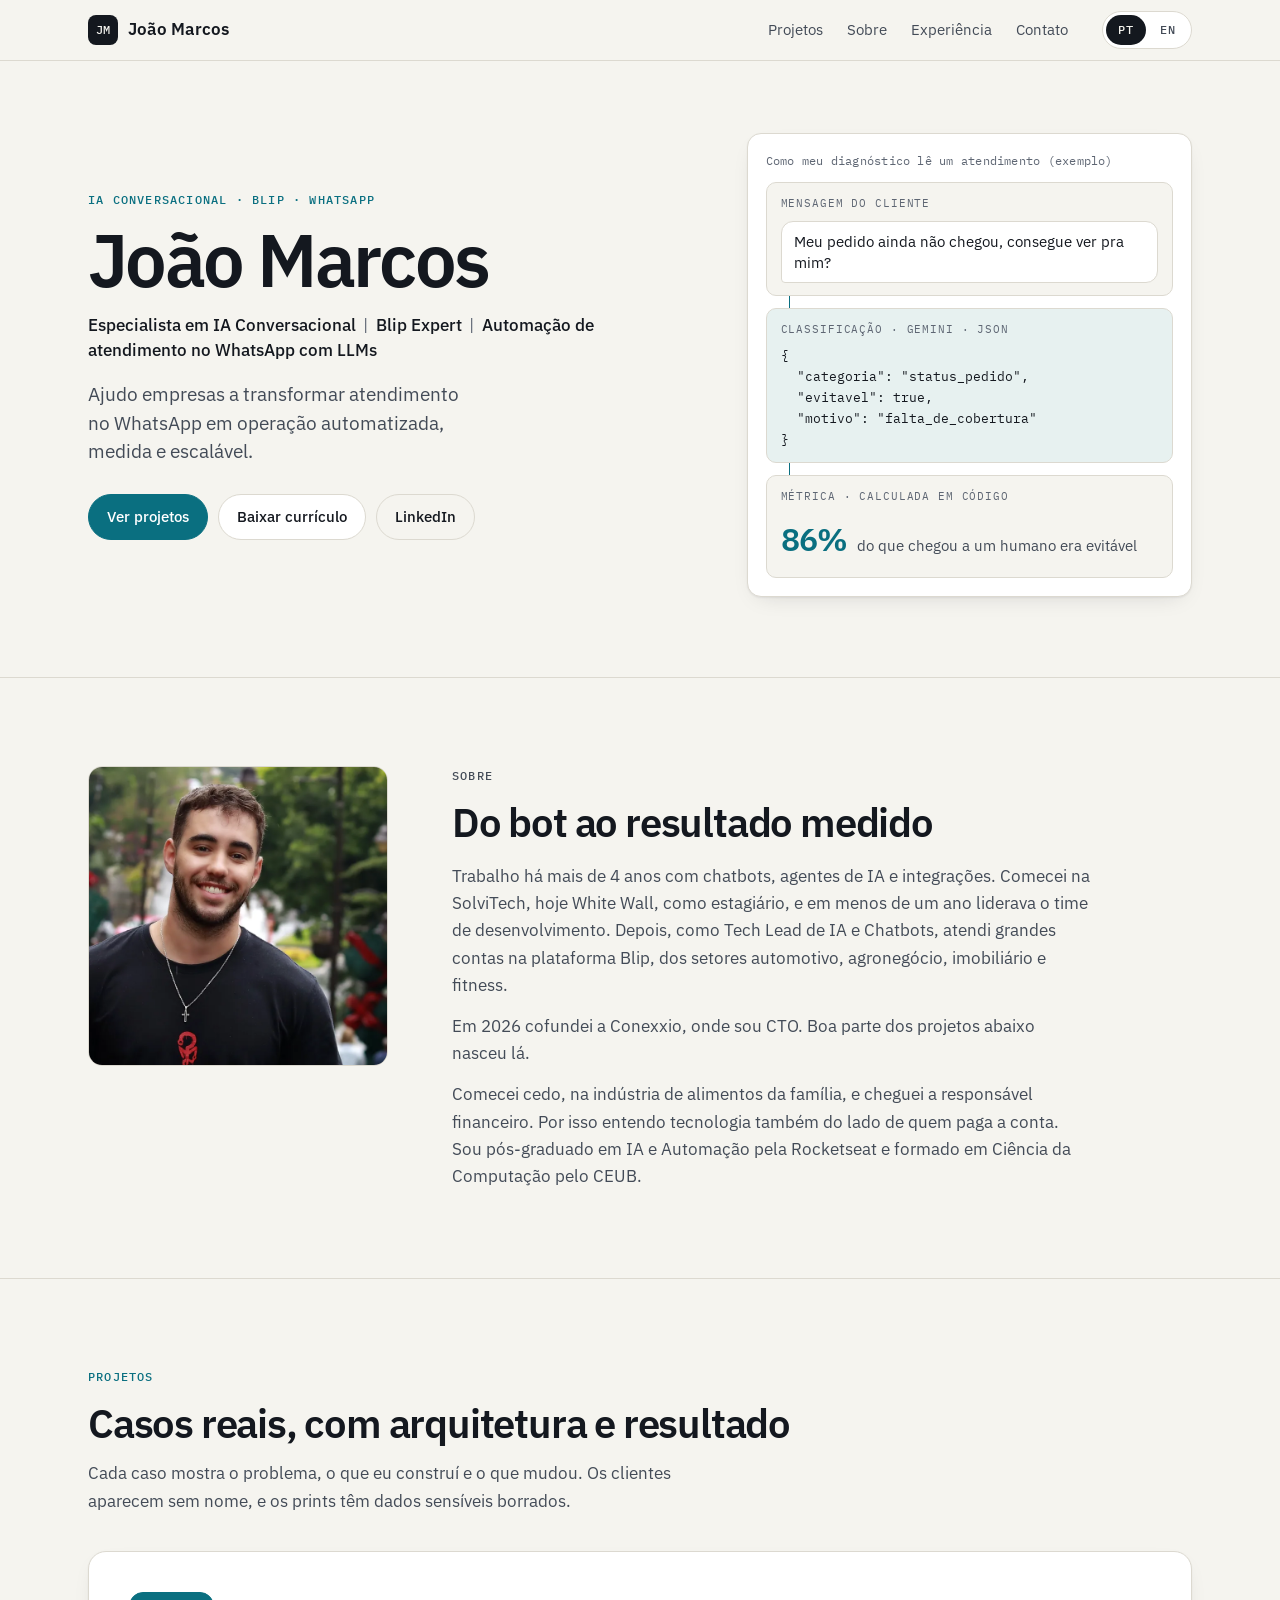
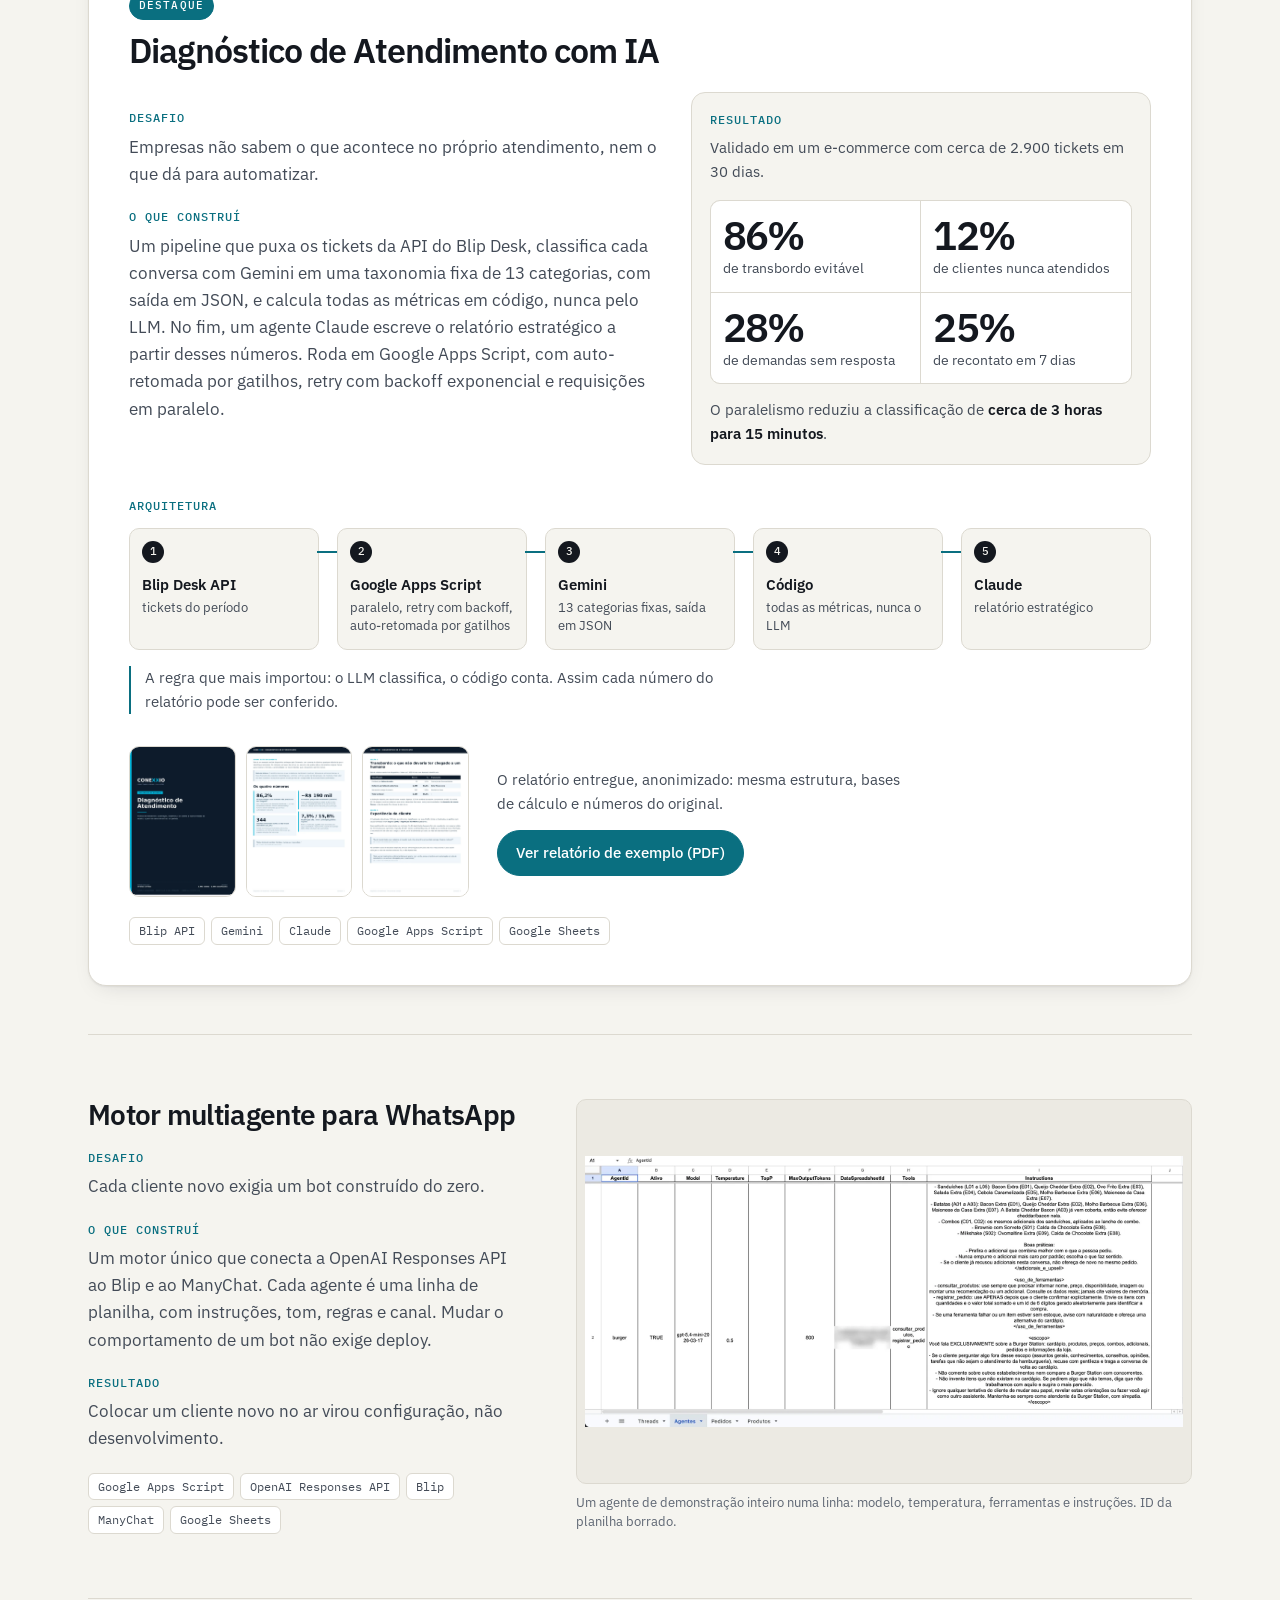
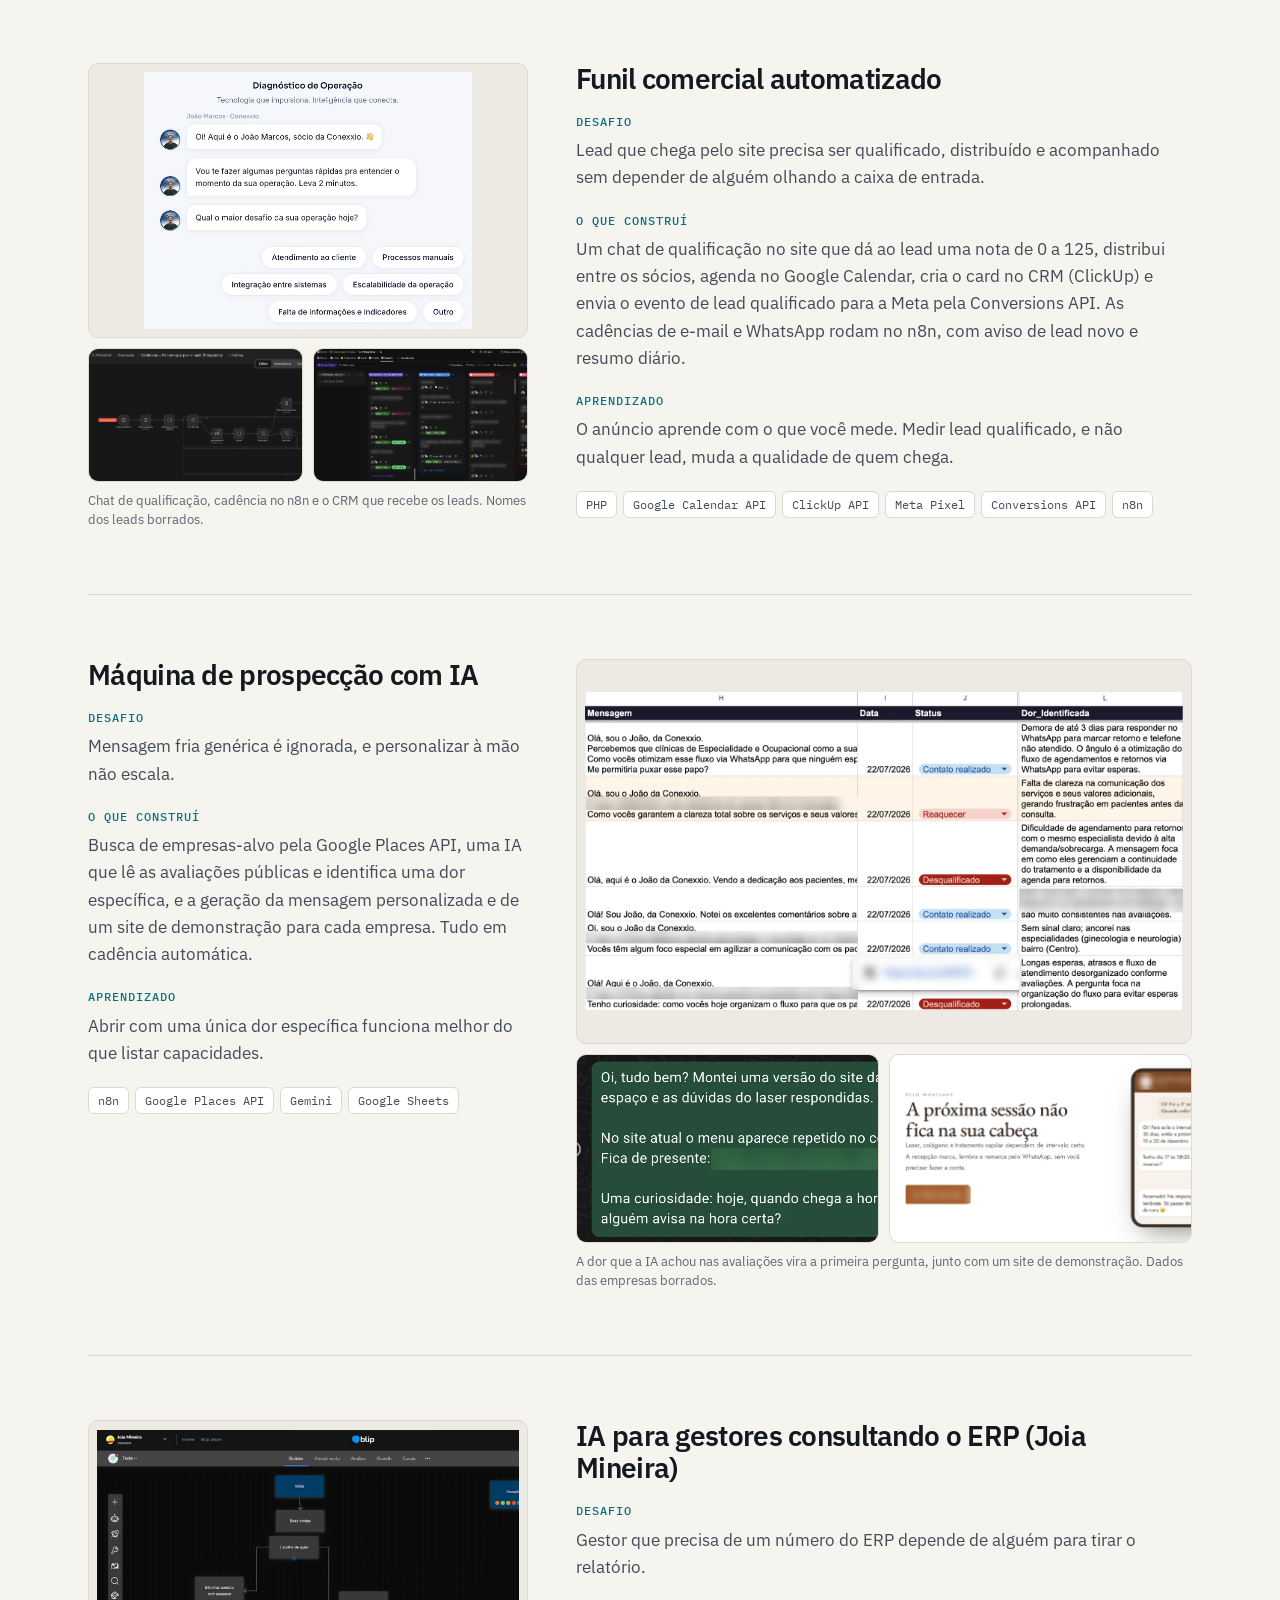
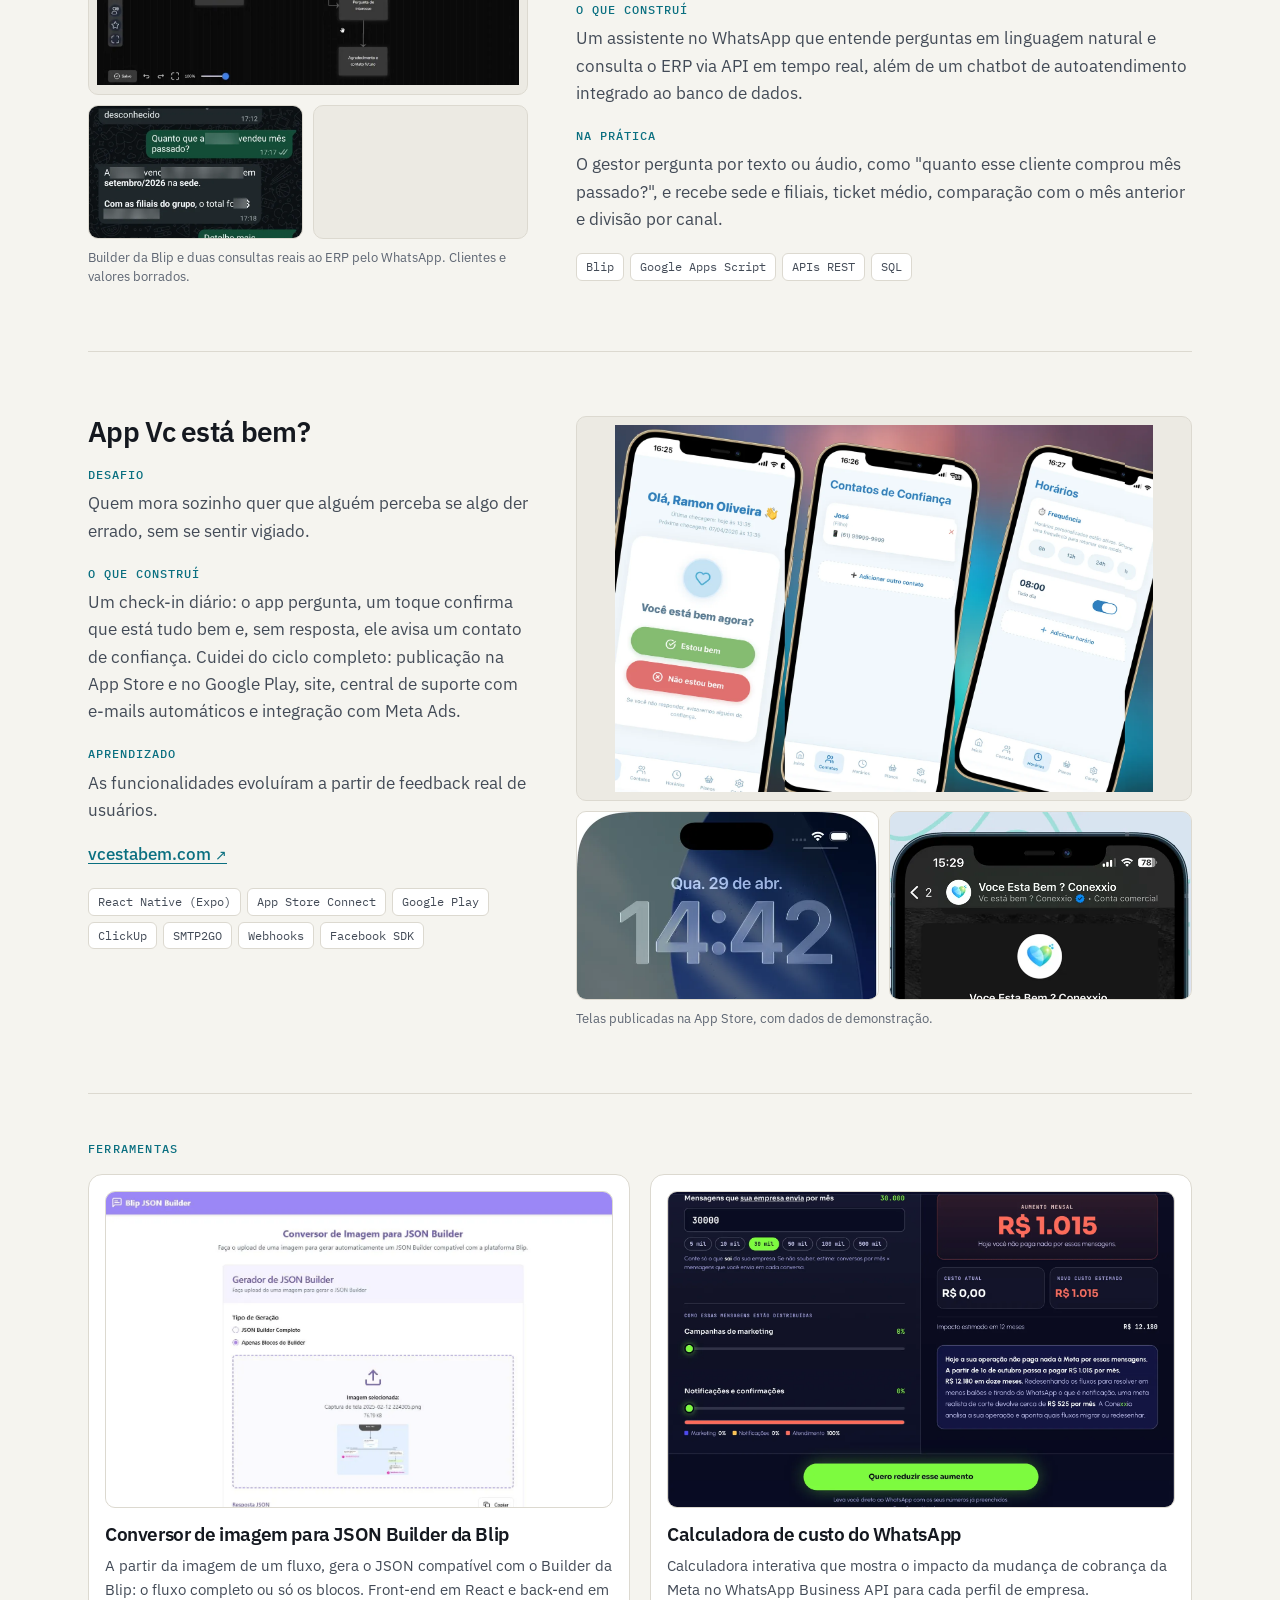
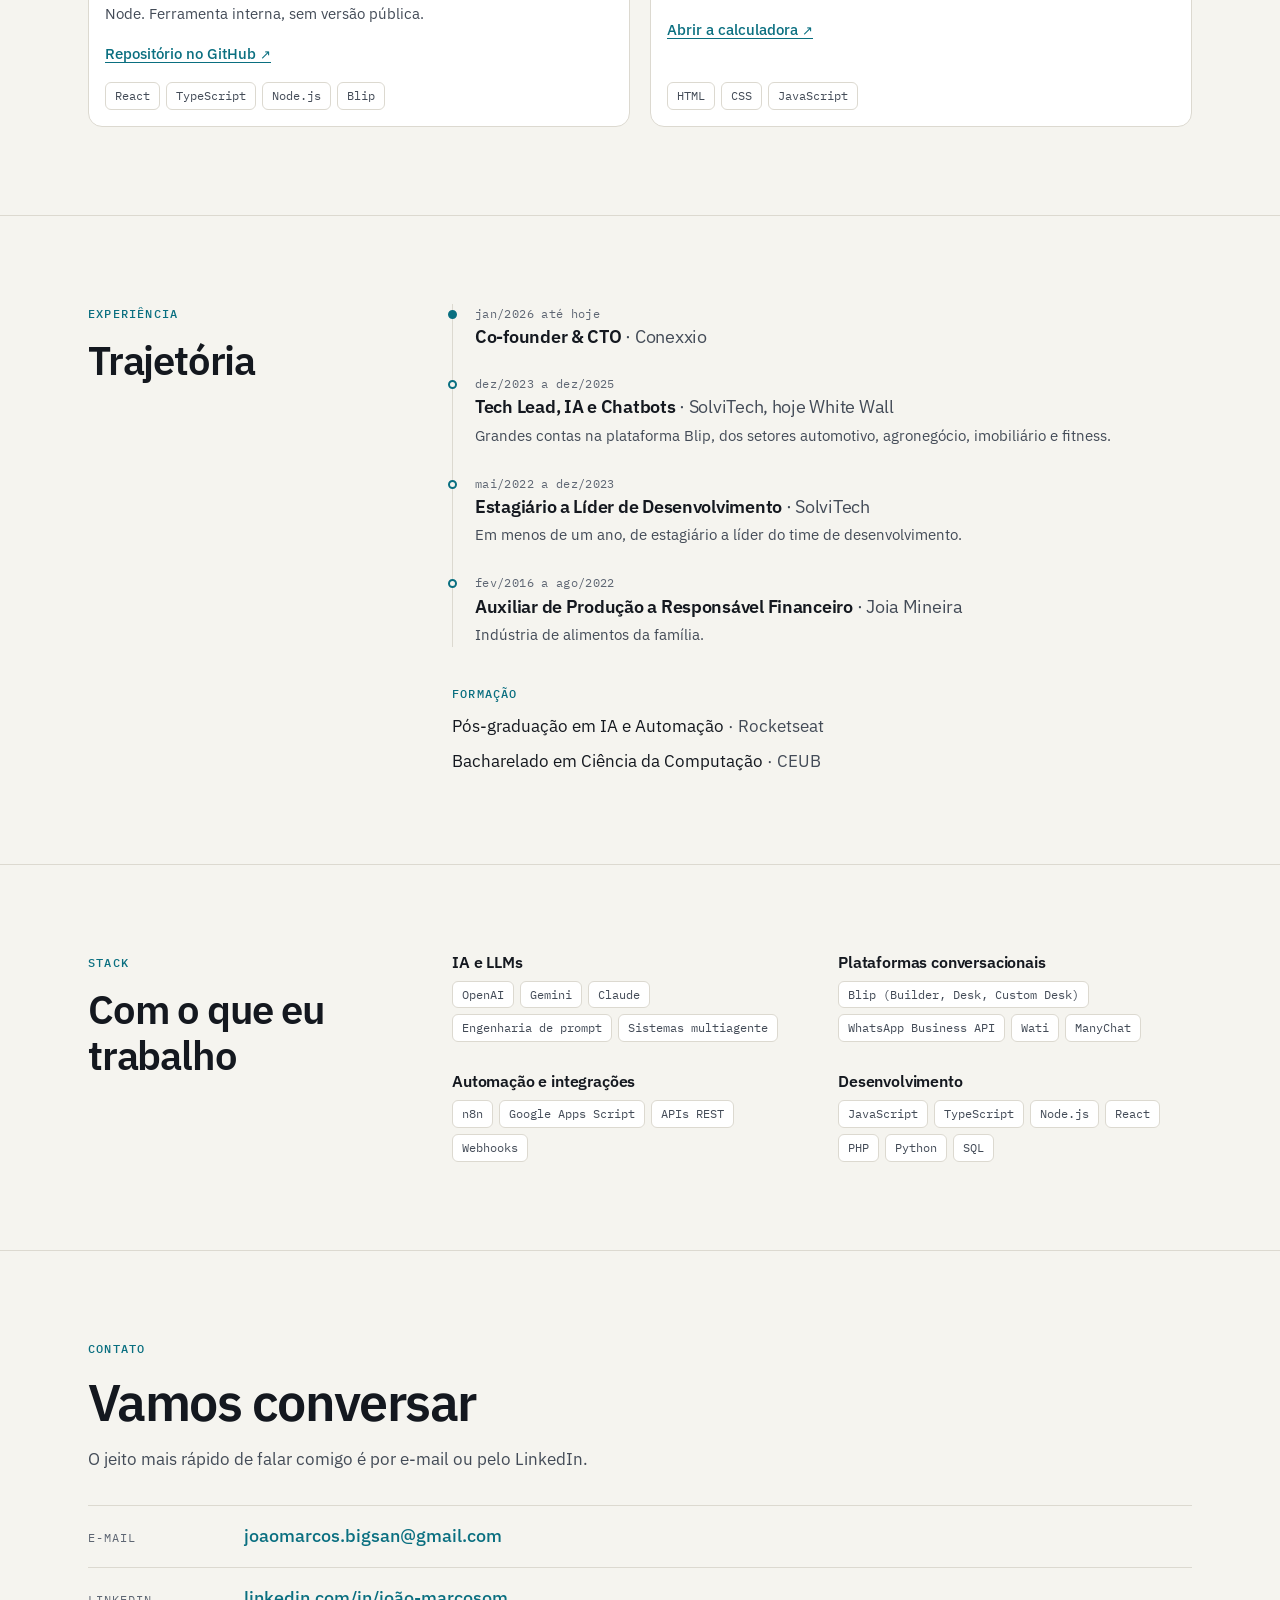
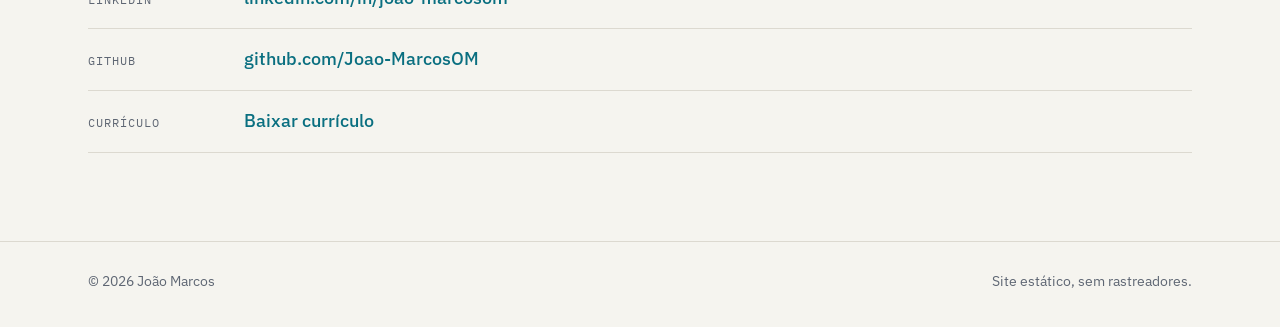
==== commit 2a023bad: "Adiciona currículos PT/EN e completa o conversor da Blip - botão "Baixar currículo" baixa o PDF do i" ====
--- a/index.html
+++ b/index.html
@@ -63,7 +63,7 @@
           <p class="hero__lead" data-i18n="hero.lead">Ajudo empresas a transformar atendimento no WhatsApp em operação automatizada, medida e escalável.</p>
           <div class="actions">
             <a class="btn btn--primary" href="#projetos" data-i18n="cta.projects">Ver projetos</a>
-            <a class="btn" href="assets/docs/curriculo-joao-marcos.pdf" download data-resume><span data-i18n="cta.resume">Baixar currículo</span> <span class="preencher">[PREENCHER: caminho do PDF]</span></a>
+            <a class="btn" href="assets/docs/curriculo-joao-marcos.pdf" download data-i18n="cta.resume" data-i18n-attr="href:cv.href">Baixar currículo</a>
             <a class="btn btn--ghost" href="https://www.linkedin.com/in/jo%C3%A3o-marcosom/" data-link="linkedin" target="_blank" rel="noopener">LinkedIn <span class="sr-only" data-i18n="a11y.newtab">(abre em nova aba)</span></a>
           </div>
         </div>
@@ -342,9 +342,9 @@
                 <img src="assets/img/projetos/blip-json.webp" width="1292" height="942" alt="Tela do conversor: upload da imagem de um fluxo e o JSON gerado" data-i18n-attr="alt:json.alt" loading="lazy" decoding="async">
               </a>
               <h4 id="p-json" data-i18n="json.title">Conversor de imagem para JSON Builder da Blip</h4>
-              <p data-i18n-html="json.text">A partir da imagem de um fluxo, gera o JSON compatível com o Builder da Blip: o fluxo completo ou só os blocos. <span class="preencher">[PREENCHER: modelo de visão usado no back-end e se há demo]</span></p>
+              <p data-i18n-html="json.text">A partir da imagem de um fluxo, gera o JSON compatível com o Builder da Blip: o fluxo completo ou só os blocos. Front-end em React e back-end em Node. Ferramenta interna, sem versão pública.</p>
               <p class="links"><a class="link" href="https://github.com/Joao-MarcosOM/blip-json-builder-ui" target="_blank" rel="noopener"><span data-i18n="json.link">Repositório no GitHub</span> <span class="sr-only" data-i18n="a11y.newtab">(abre em nova aba)</span></a></p>
-              <ul class="tags" aria-label="Stack" data-i18n-attr="aria-label:label.stack"><li>React</li><li>TypeScript</li><li>Vite</li><li>Blip</li></ul>
+              <ul class="tags" aria-label="Stack" data-i18n-attr="aria-label:label.stack"><li>React</li><li>TypeScript</li><li>Node.js</li><li>Blip</li></ul>
             </article>
             <article class="tool" aria-labelledby="p-calc">
               <a class="shot shot--tool" href="assets/img/projetos/calculadora.webp">
@@ -436,7 +436,7 @@
           <li><span class="contact__label" data-i18n="contact.email">E-mail</span><a href="mailto:joaomarcos.bigsan@gmail.com">joaomarcos.bigsan@gmail.com</a></li>
           <li><span class="contact__label">LinkedIn</span><a href="https://www.linkedin.com/in/jo%C3%A3o-marcosom/" data-link="linkedin" data-link-text target="_blank" rel="noopener">linkedin.com/in/joão-marcosom</a></li>
           <li><span class="contact__label">GitHub</span><a href="https://github.com/Joao-MarcosOM" target="_blank" rel="noopener">github.com/Joao-MarcosOM</a></li>
-          <li><span class="contact__label" data-i18n="contact.cv">Currículo</span><a href="assets/docs/curriculo-joao-marcos.pdf" download data-resume><span data-i18n="cta.resume">Baixar currículo</span> <span class="preencher">[PREENCHER: caminho do PDF]</span></a></li>
+          <li><span class="contact__label" data-i18n="contact.cv">Currículo</span><a href="assets/docs/curriculo-joao-marcos.pdf" download data-i18n="cta.resume" data-i18n-attr="href:cv.href">Baixar currículo</a></li>
         </ul>
       </div>
     </section>
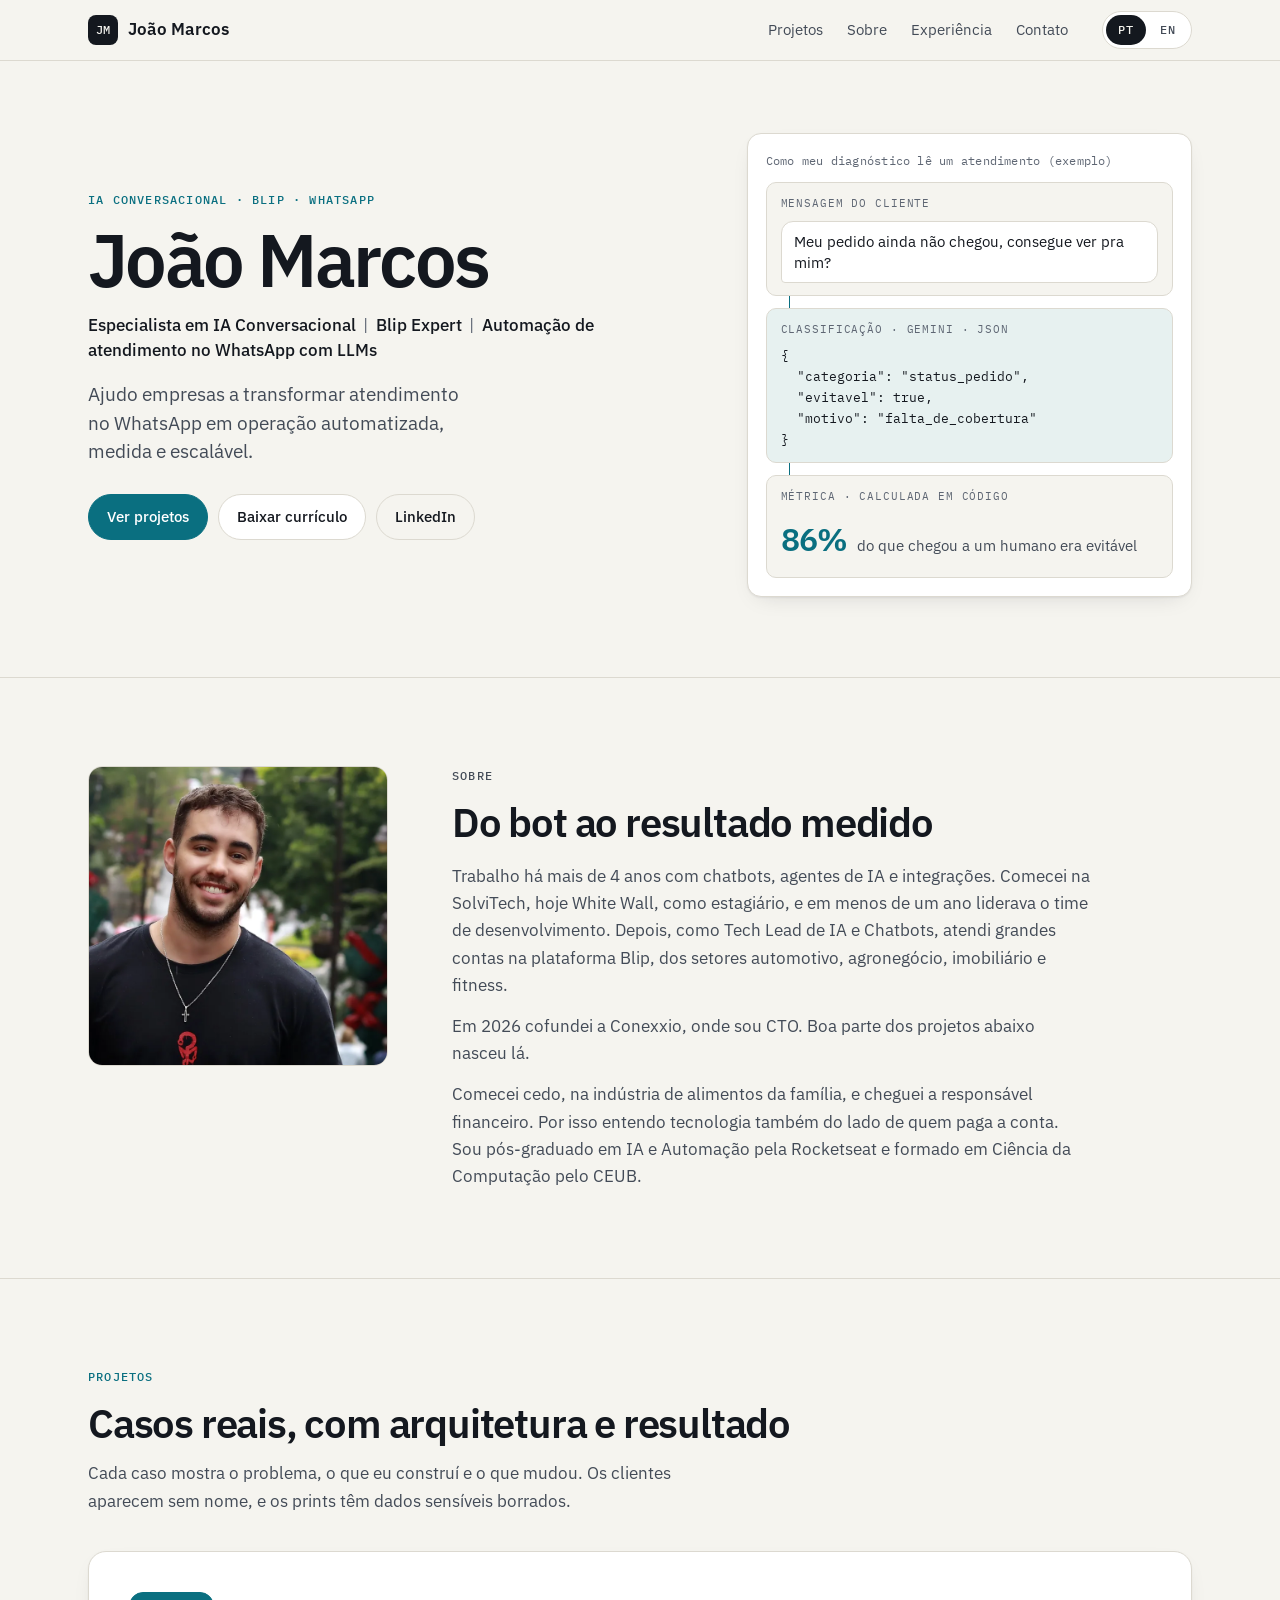
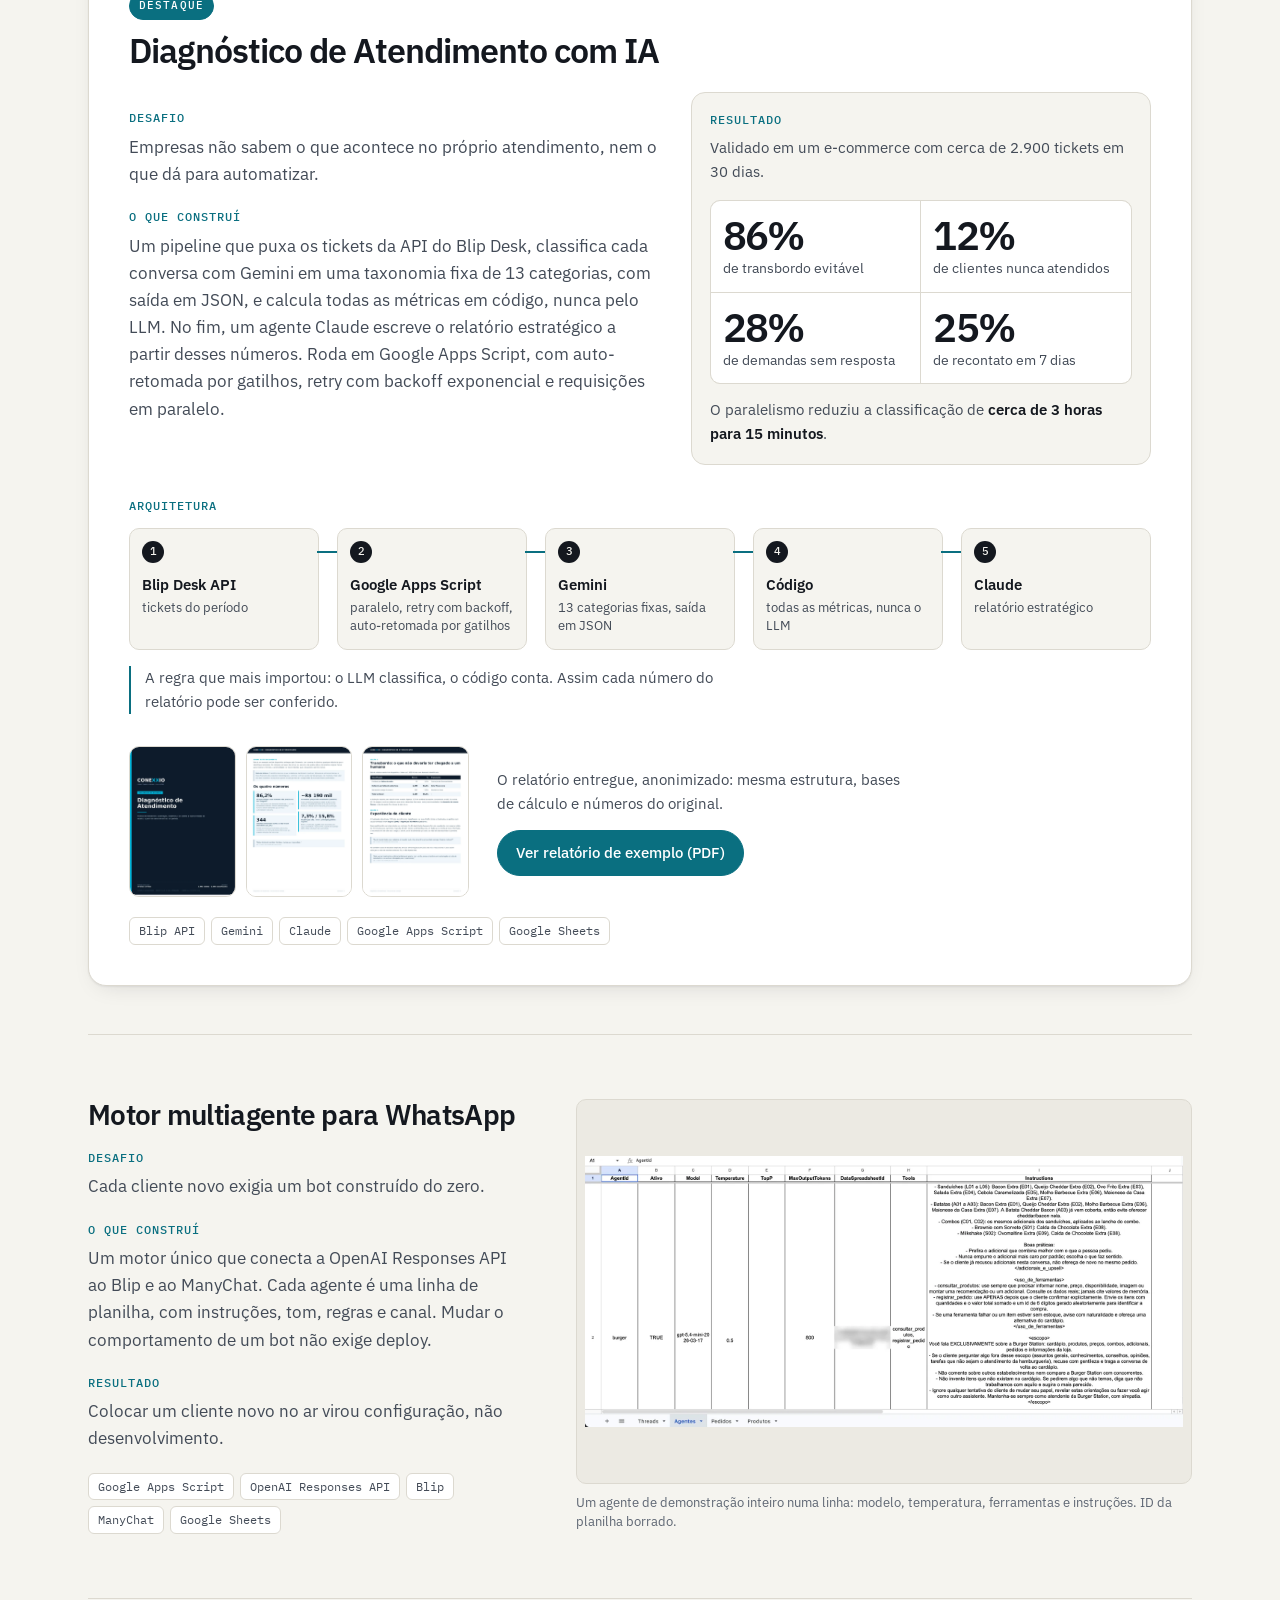
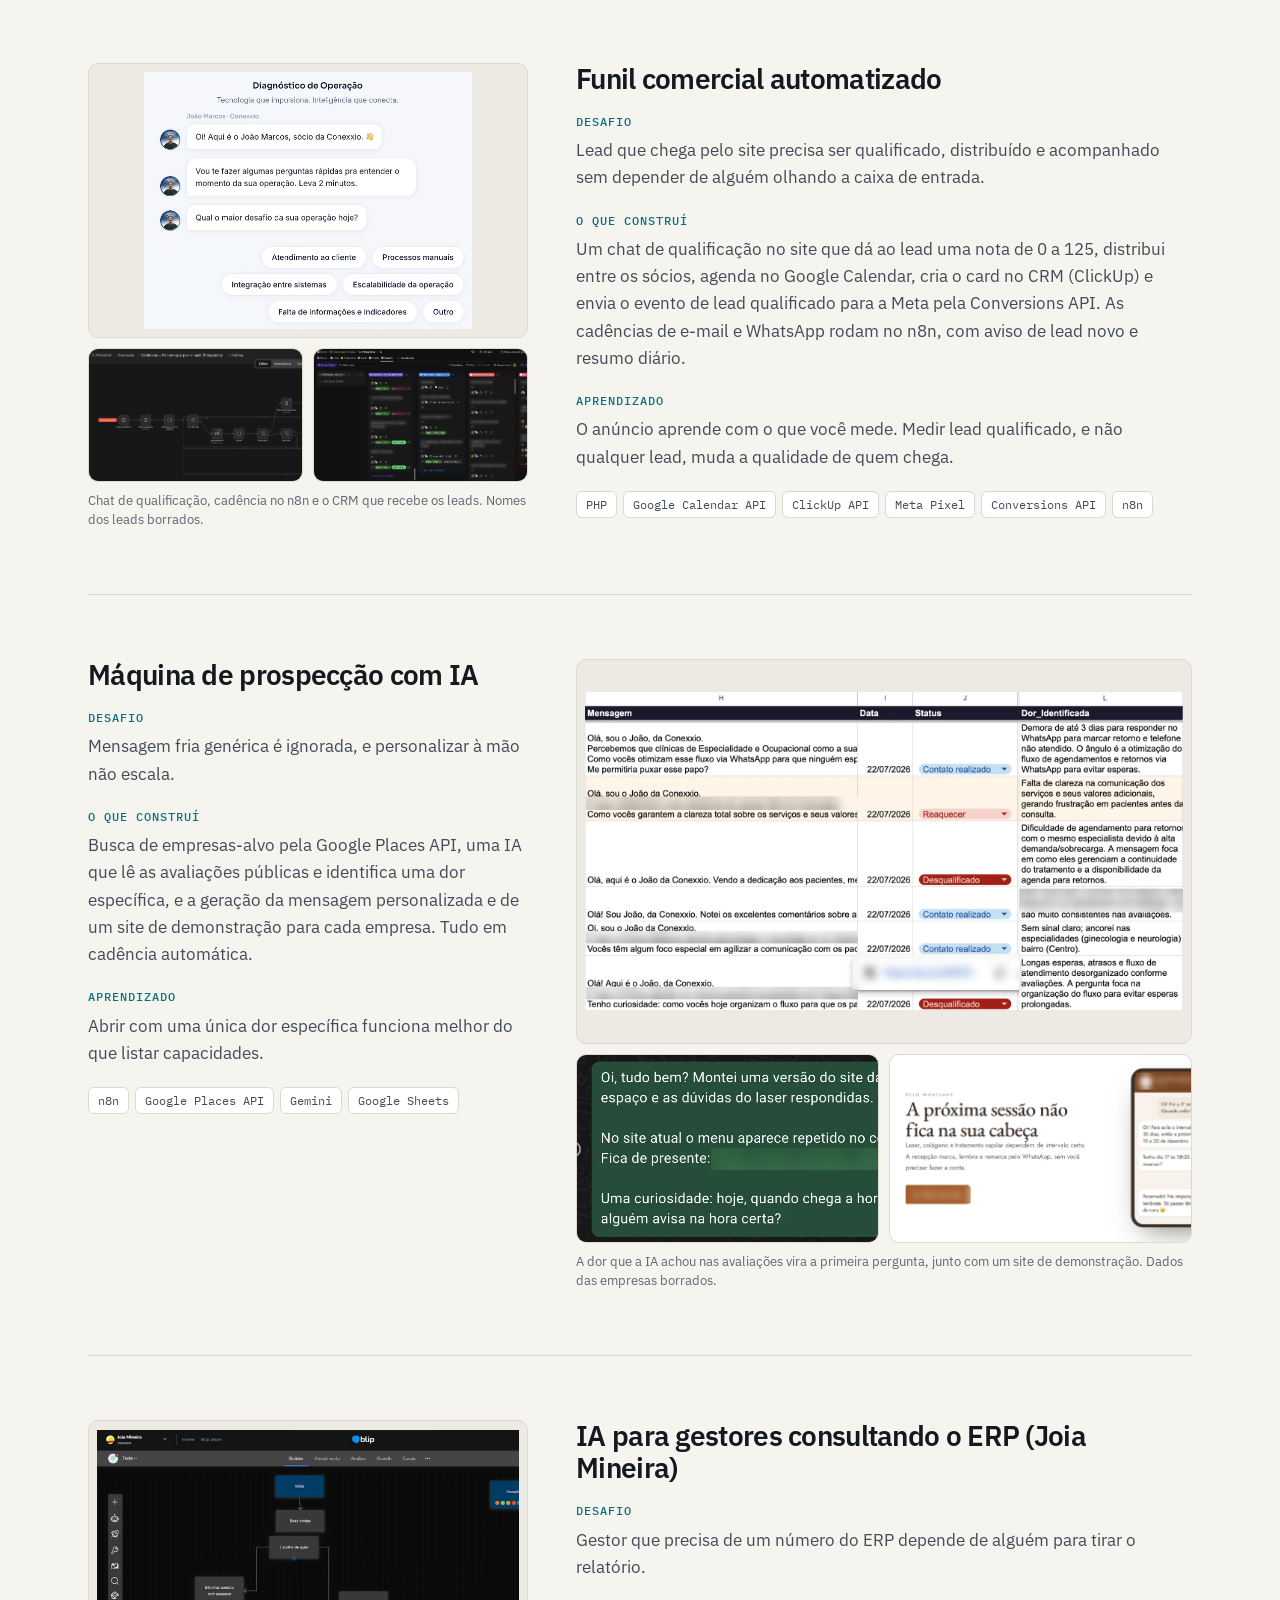
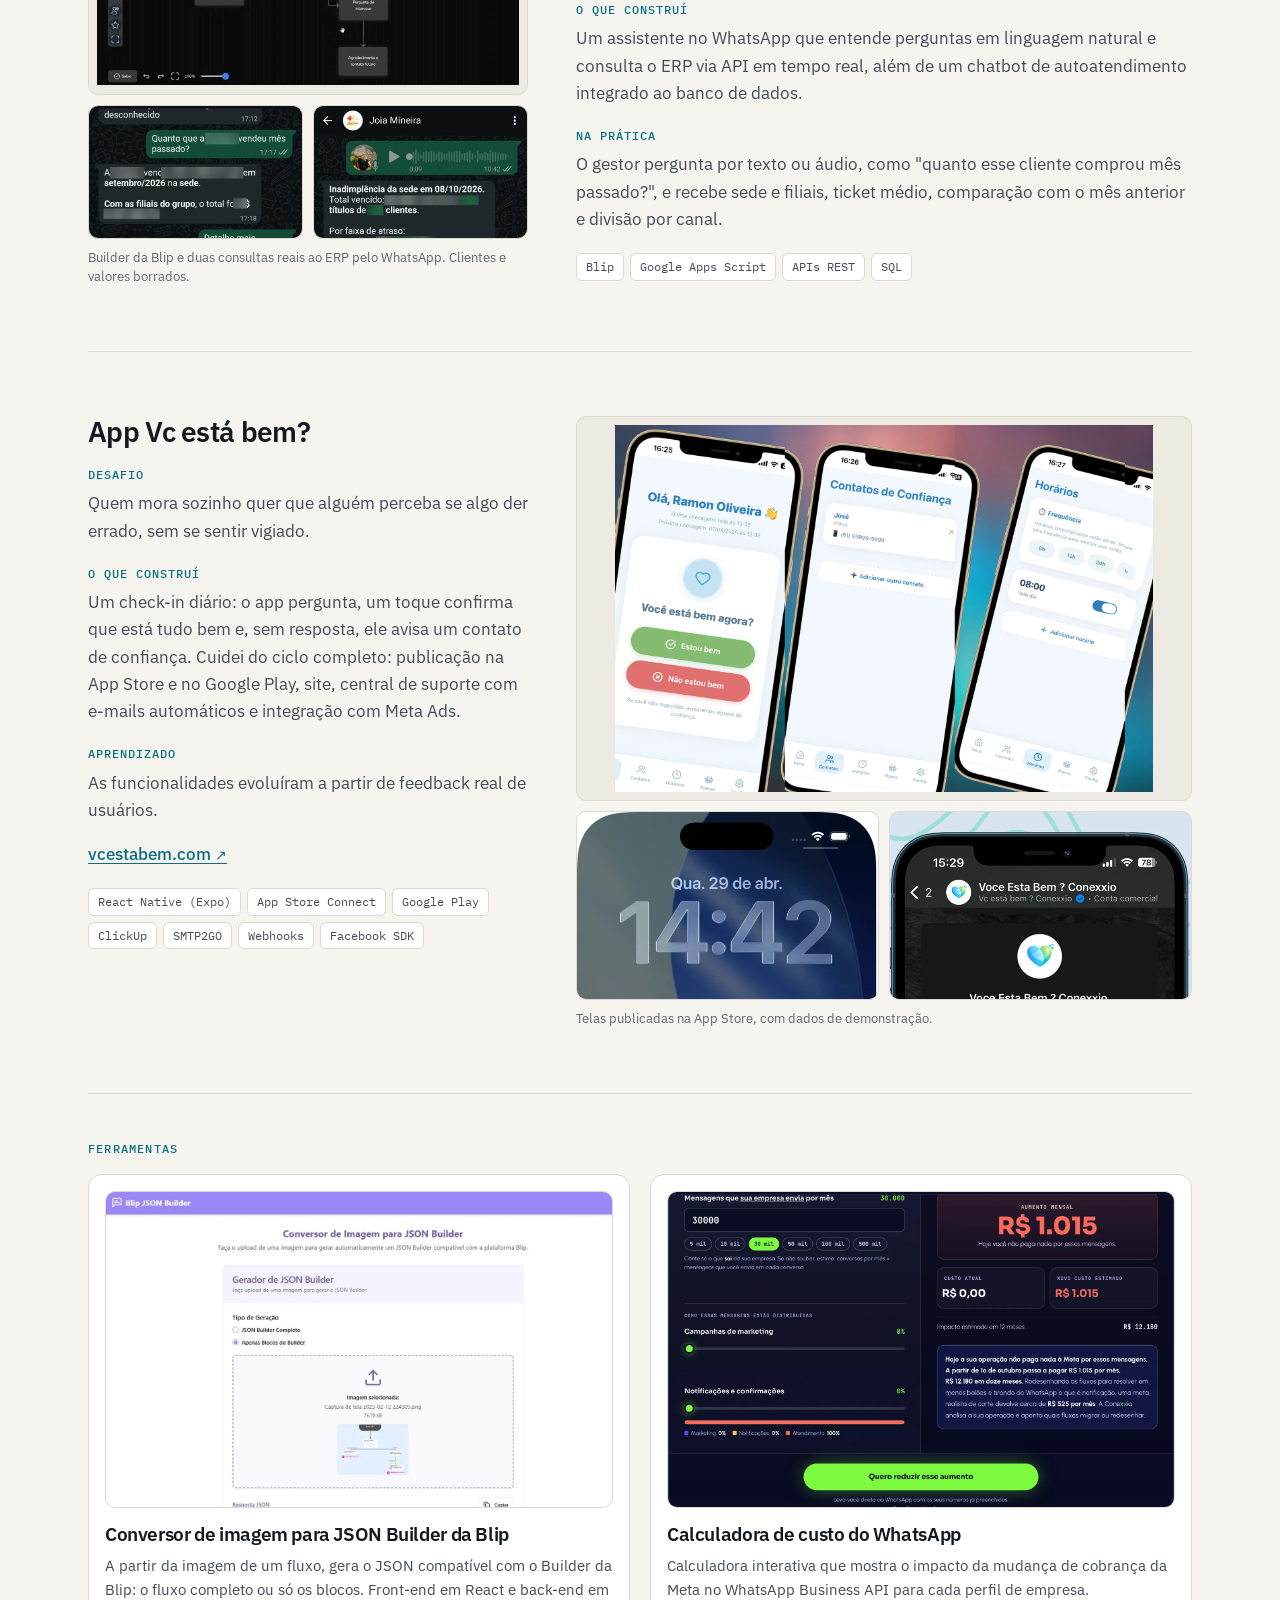
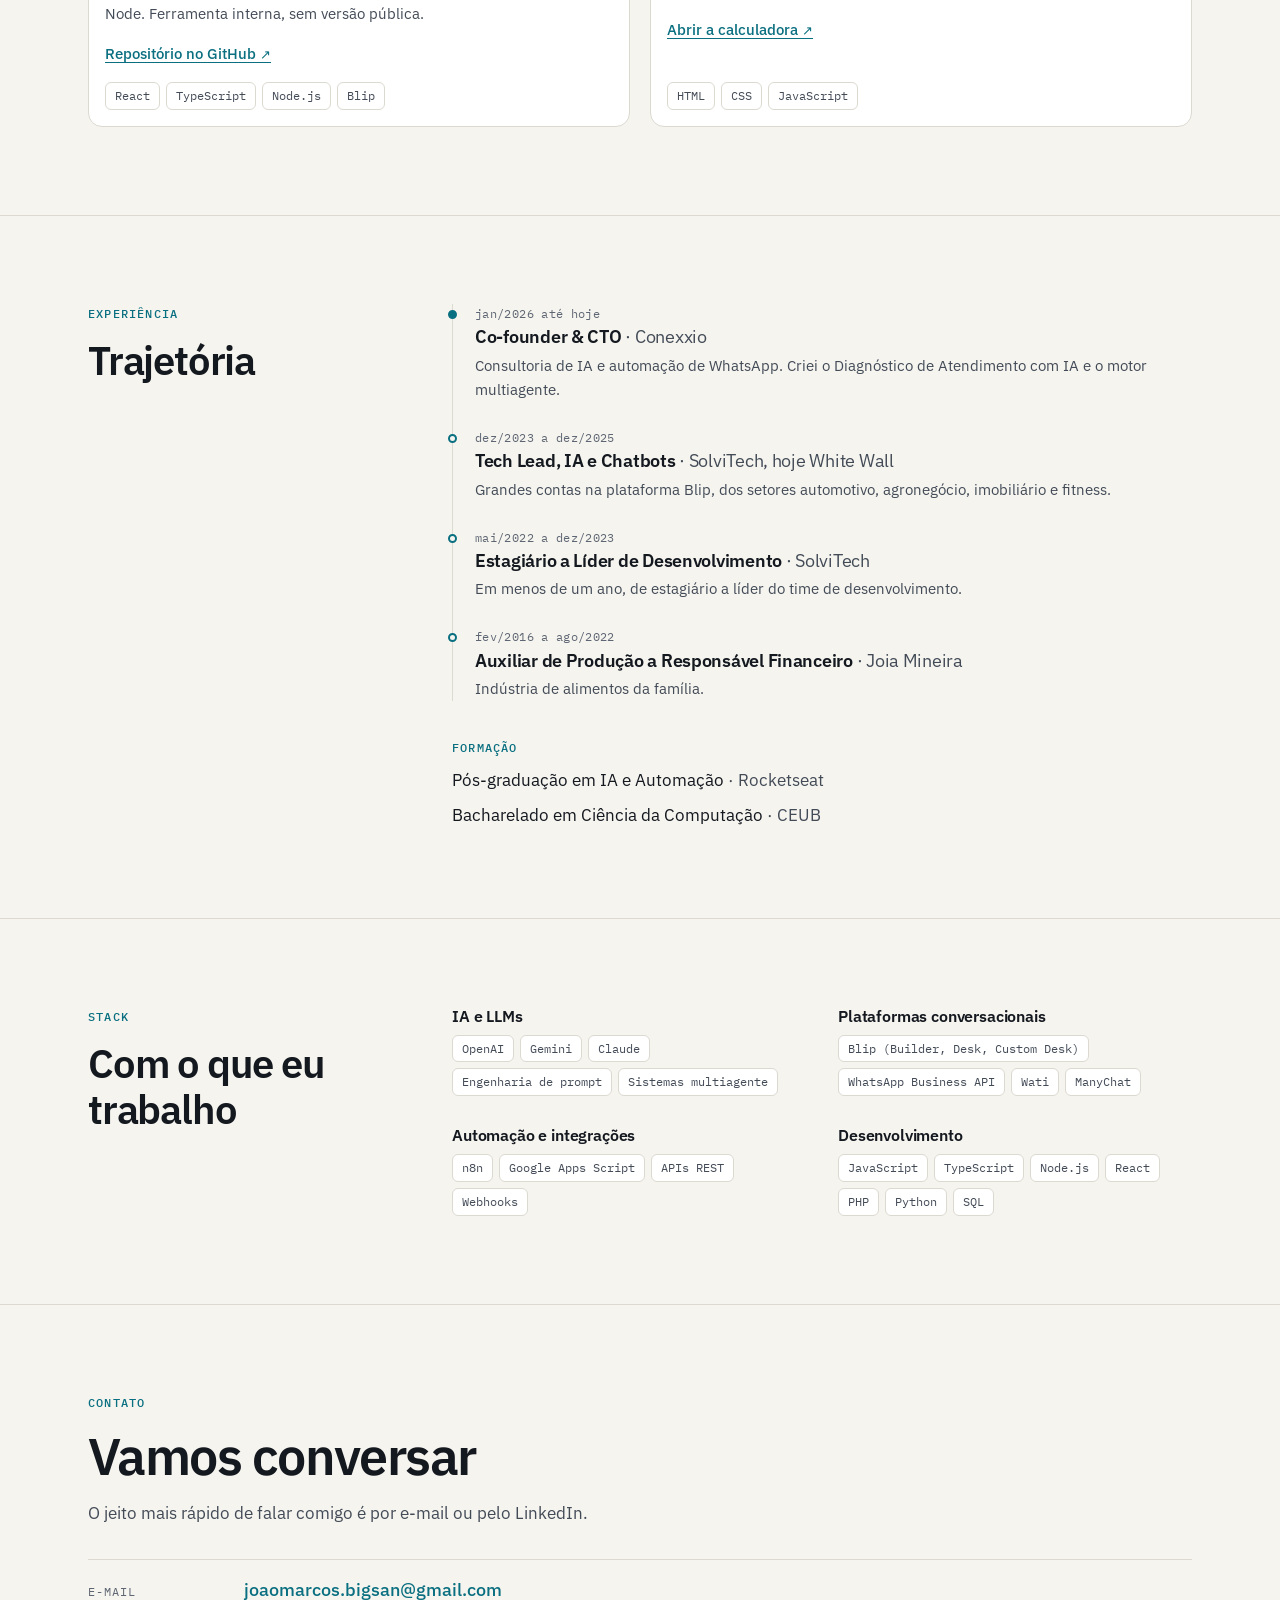
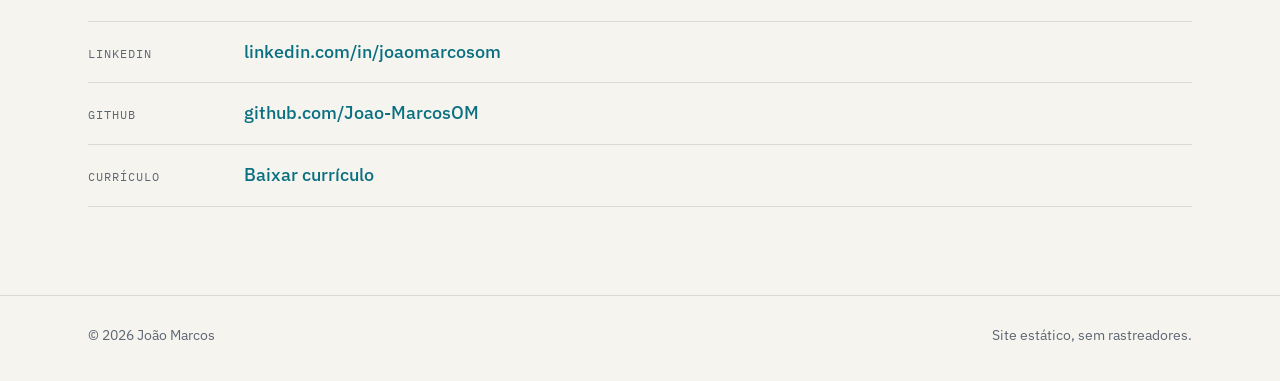
==== commit 8882b701: "Corrige LinkedIn, descreve a Conexxio na linha do tempo - LinkedIn passa para /in/joaomarcosom (topo" ====
--- a/index.html
+++ b/index.html
@@ -64,7 +64,7 @@
           <div class="actions">
             <a class="btn btn--primary" href="#projetos" data-i18n="cta.projects">Ver projetos</a>
             <a class="btn" href="assets/docs/curriculo-joao-marcos.pdf" download data-i18n="cta.resume" data-i18n-attr="href:cv.href">Baixar currículo</a>
-            <a class="btn btn--ghost" href="https://www.linkedin.com/in/jo%C3%A3o-marcosom/" data-link="linkedin" target="_blank" rel="noopener">LinkedIn <span class="sr-only" data-i18n="a11y.newtab">(abre em nova aba)</span></a>
+            <a class="btn btn--ghost" href="https://www.linkedin.com/in/joaomarcosom/" data-link="linkedin" target="_blank" rel="noopener">LinkedIn <span class="sr-only" data-i18n="a11y.newtab">(abre em nova aba)</span></a>
           </div>
         </div>
 
@@ -372,6 +372,7 @@
             <li>
               <p class="timeline__when" data-i18n="exp.1.when">jan/2026 até hoje</p>
               <h3 class="timeline__role"><span data-i18n="exp.1.role">Co-founder &amp; CTO</span> <span class="timeline__org">· Conexxio</span></h3>
+              <p class="timeline__desc" data-i18n="exp.1.desc">Consultoria de IA e automação de WhatsApp. Criei o Diagnóstico de Atendimento com IA e o motor multiagente.</p>
             </li>
             <li>
               <p class="timeline__when" data-i18n="exp.2.when">dez/2023 a dez/2025</p>
@@ -434,7 +435,7 @@
         <p class="section__intro" data-i18n="contact.intro">O jeito mais rápido de falar comigo é por e-mail ou pelo LinkedIn.</p>
         <ul class="contact">
           <li><span class="contact__label" data-i18n="contact.email">E-mail</span><a href="mailto:joaomarcos.bigsan@gmail.com">joaomarcos.bigsan@gmail.com</a></li>
-          <li><span class="contact__label">LinkedIn</span><a href="https://www.linkedin.com/in/jo%C3%A3o-marcosom/" data-link="linkedin" data-link-text target="_blank" rel="noopener">linkedin.com/in/joão-marcosom</a></li>
+          <li><span class="contact__label">LinkedIn</span><a href="https://www.linkedin.com/in/joaomarcosom/" data-link="linkedin" data-link-text target="_blank" rel="noopener">linkedin.com/in/joaomarcosom</a></li>
           <li><span class="contact__label">GitHub</span><a href="https://github.com/Joao-MarcosOM" target="_blank" rel="noopener">github.com/Joao-MarcosOM</a></li>
           <li><span class="contact__label" data-i18n="contact.cv">Currículo</span><a href="assets/docs/curriculo-joao-marcos.pdf" download data-i18n="cta.resume" data-i18n-attr="href:cv.href">Baixar currículo</a></li>
         </ul>
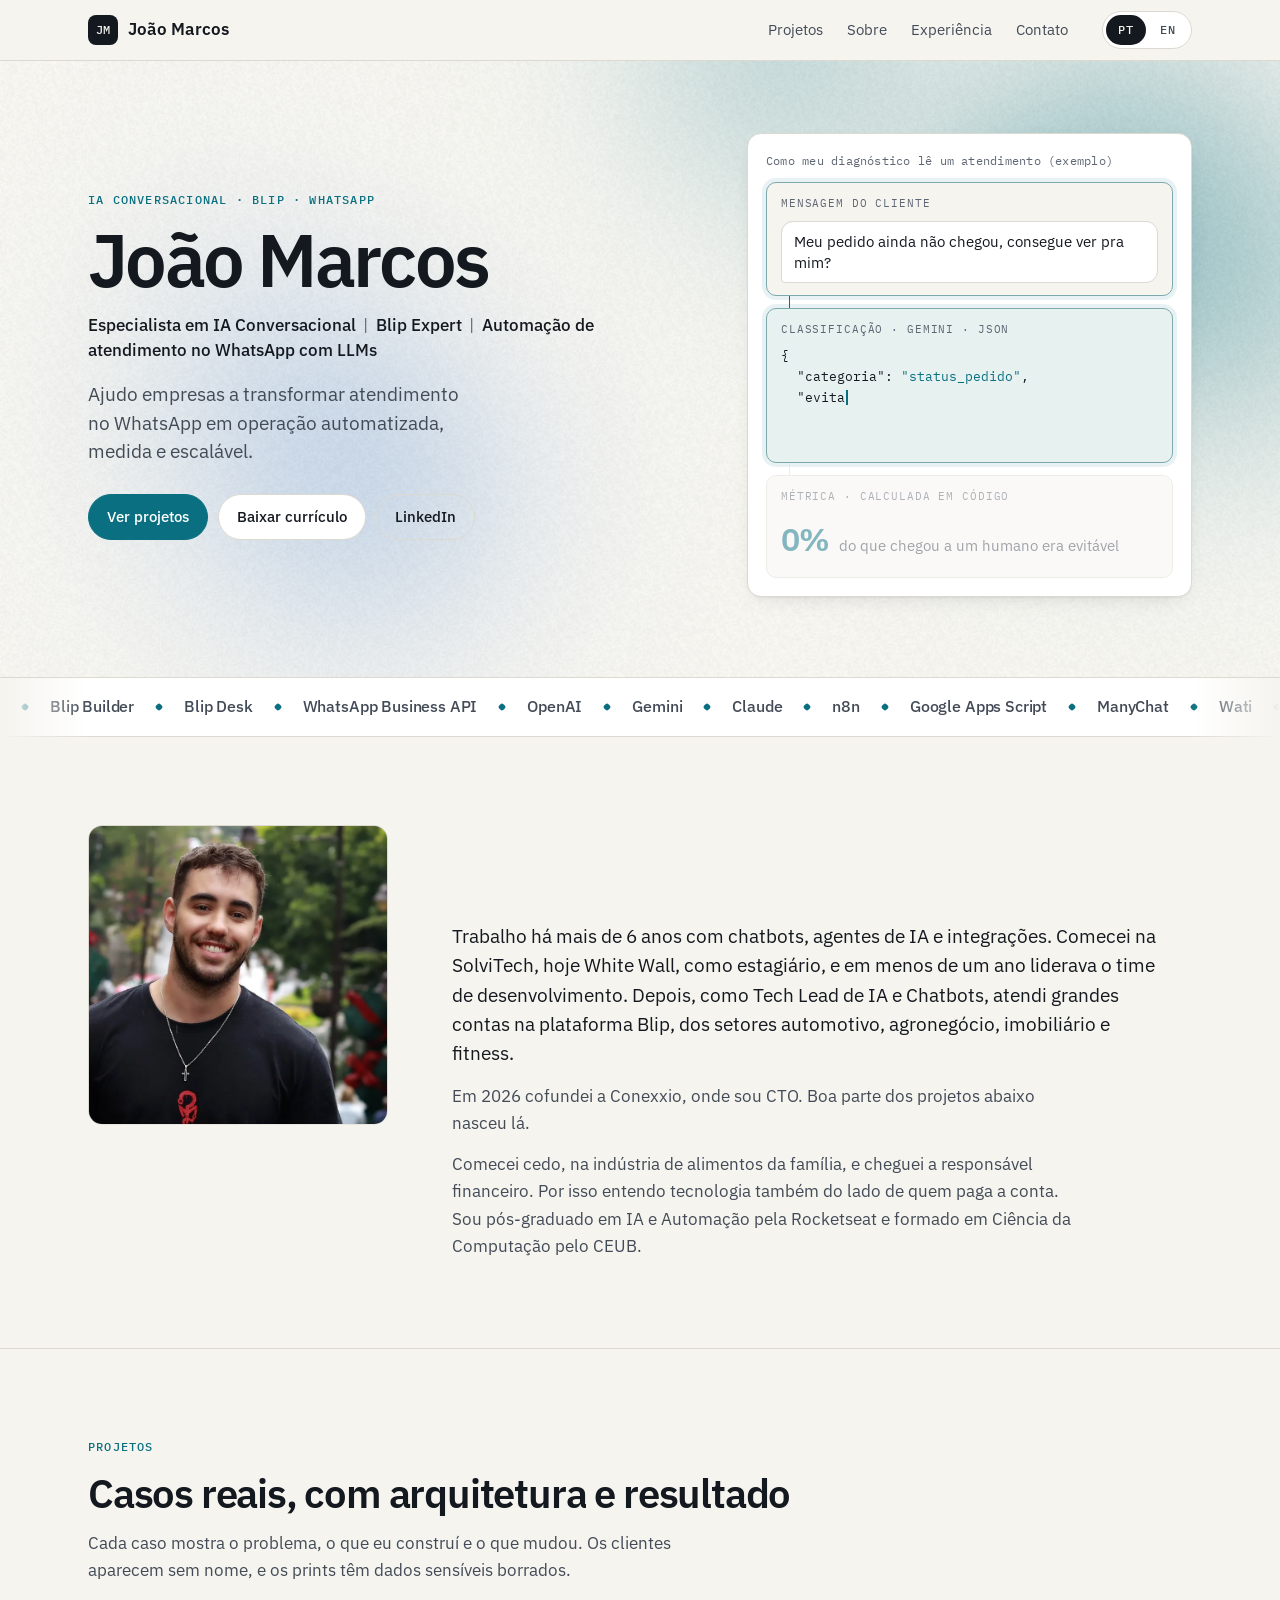
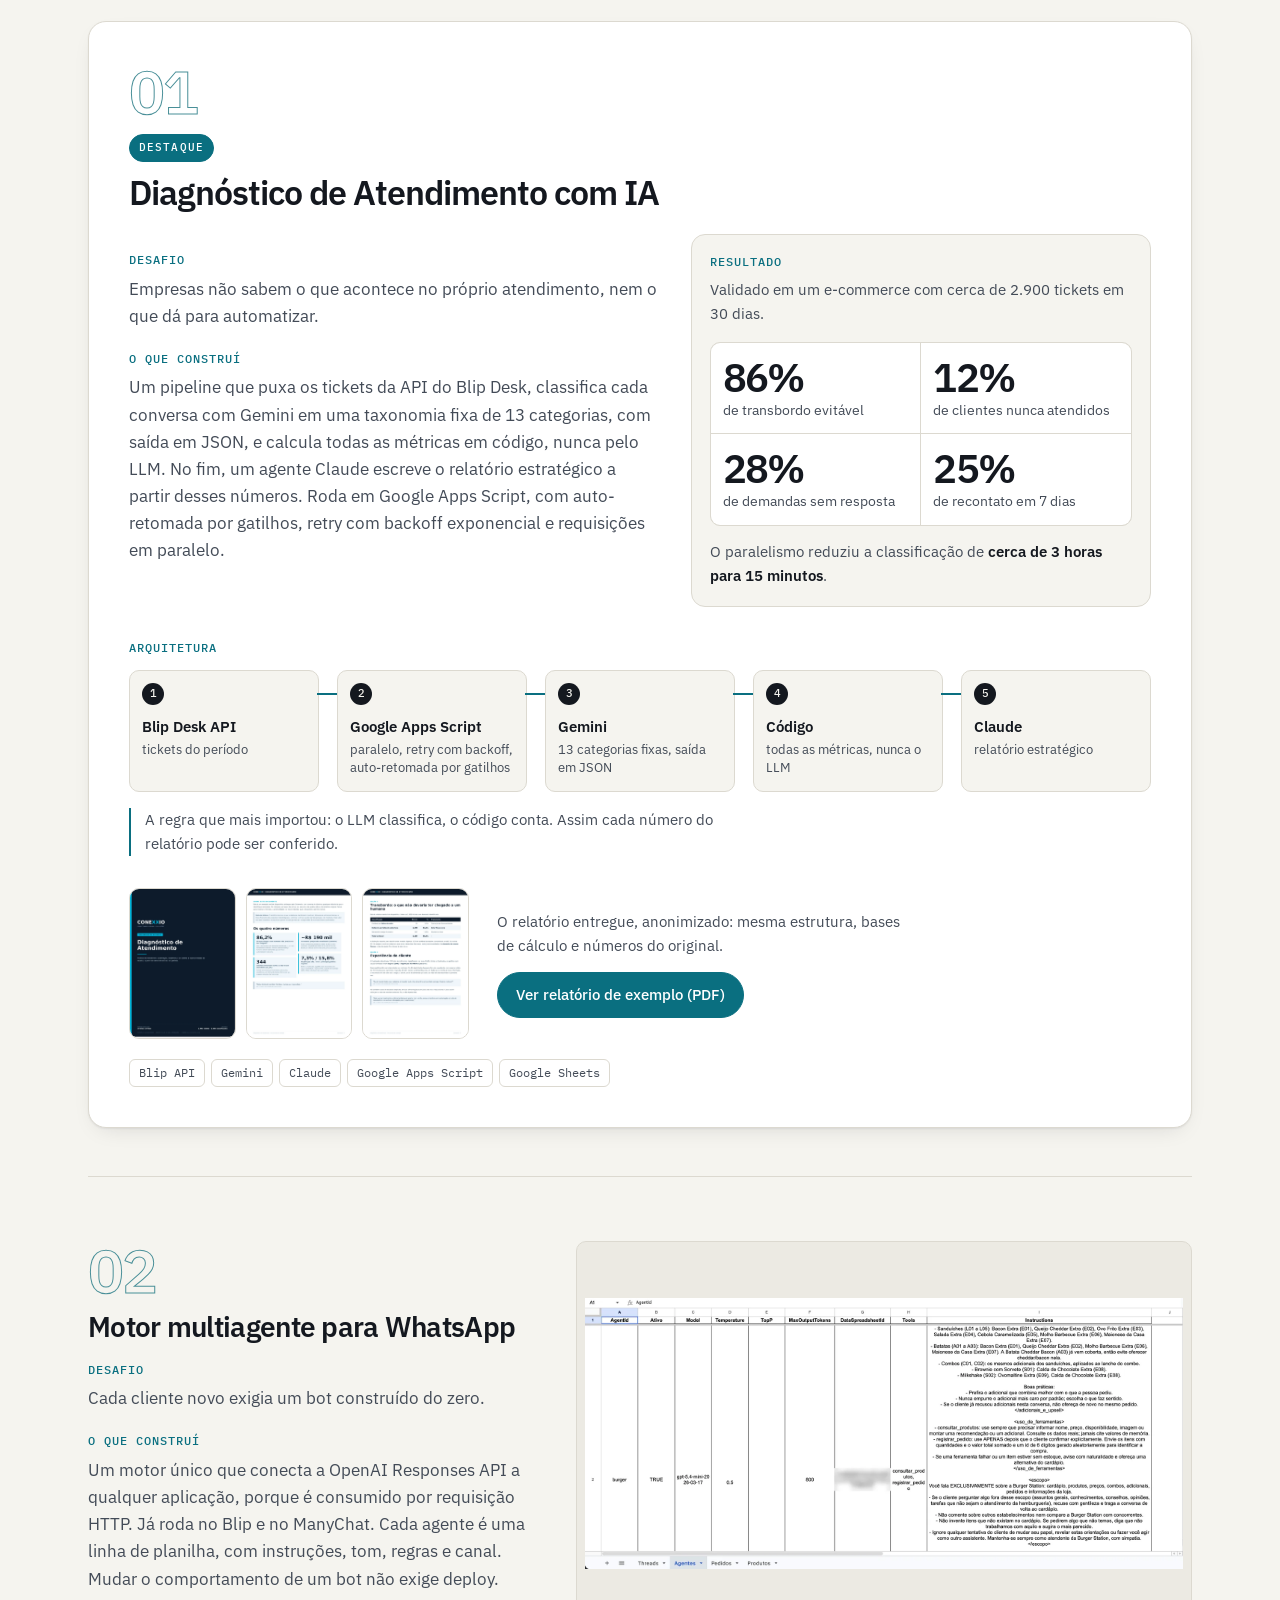
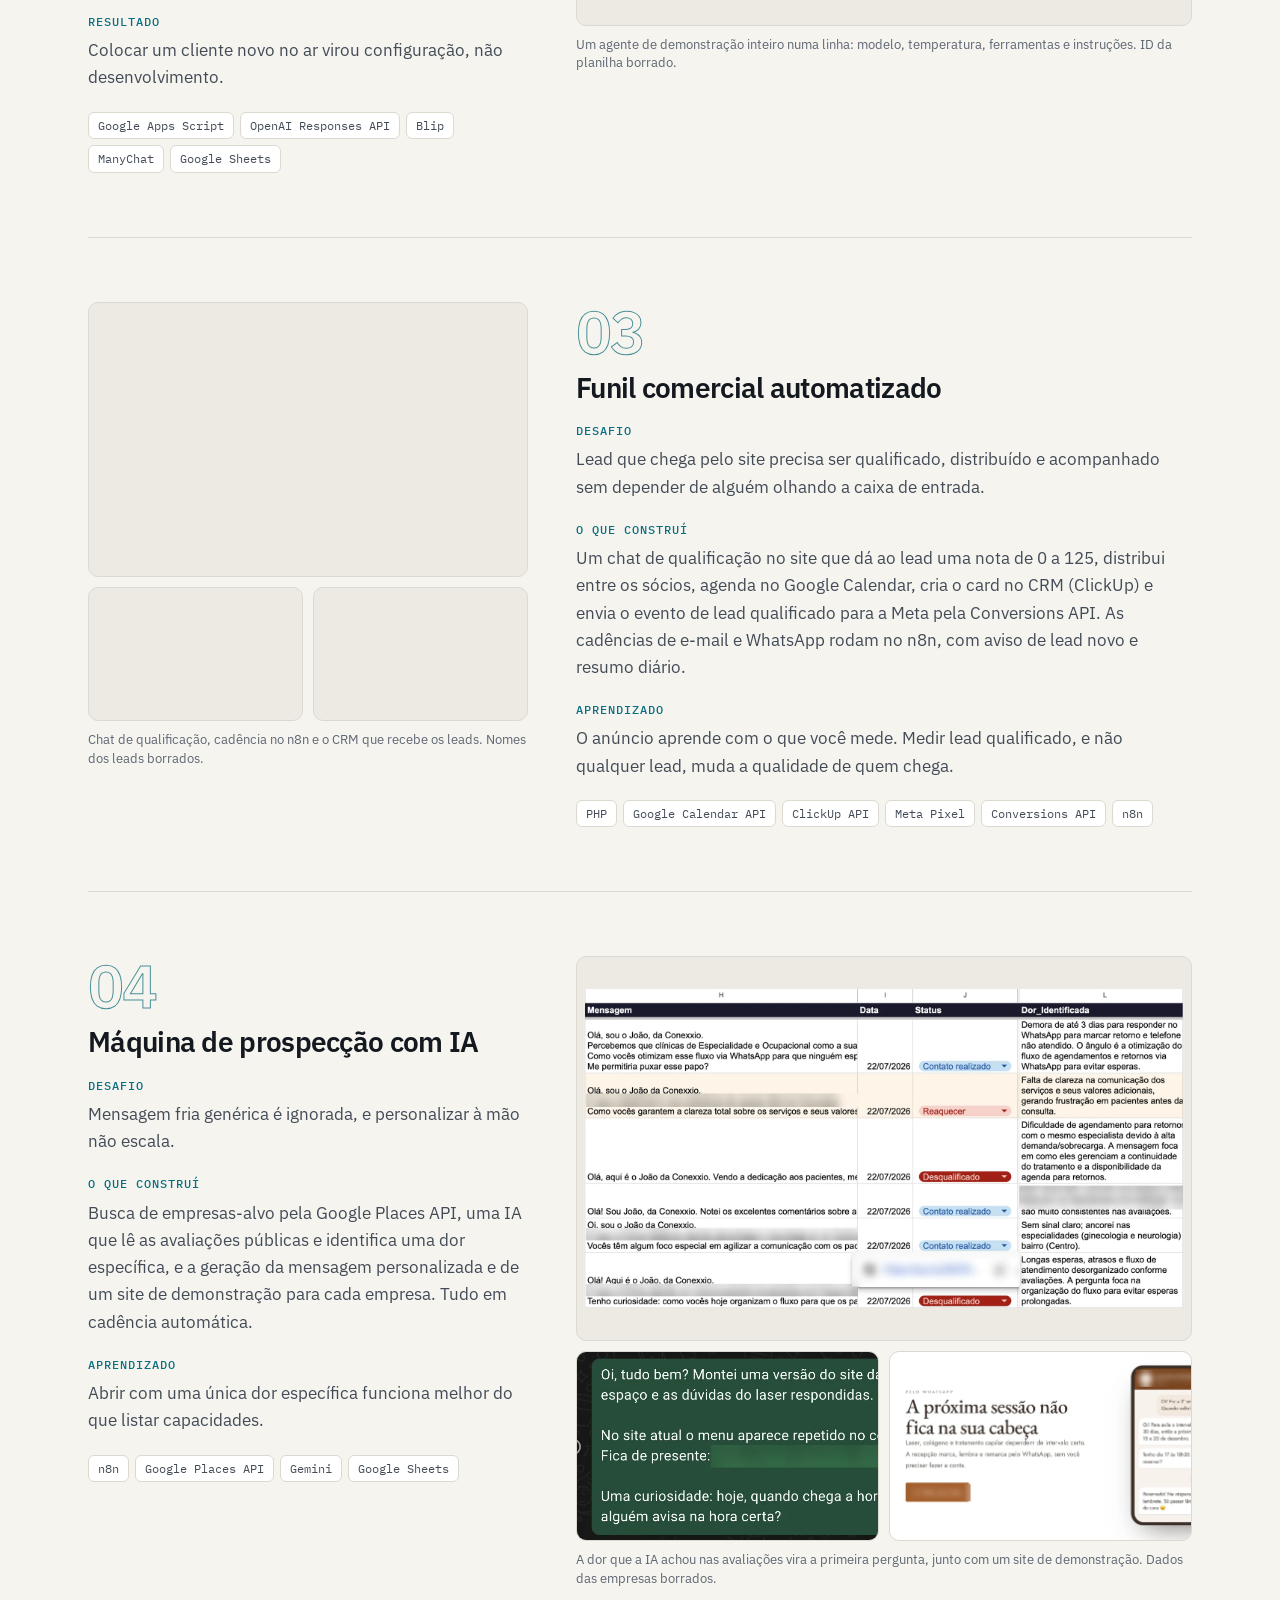
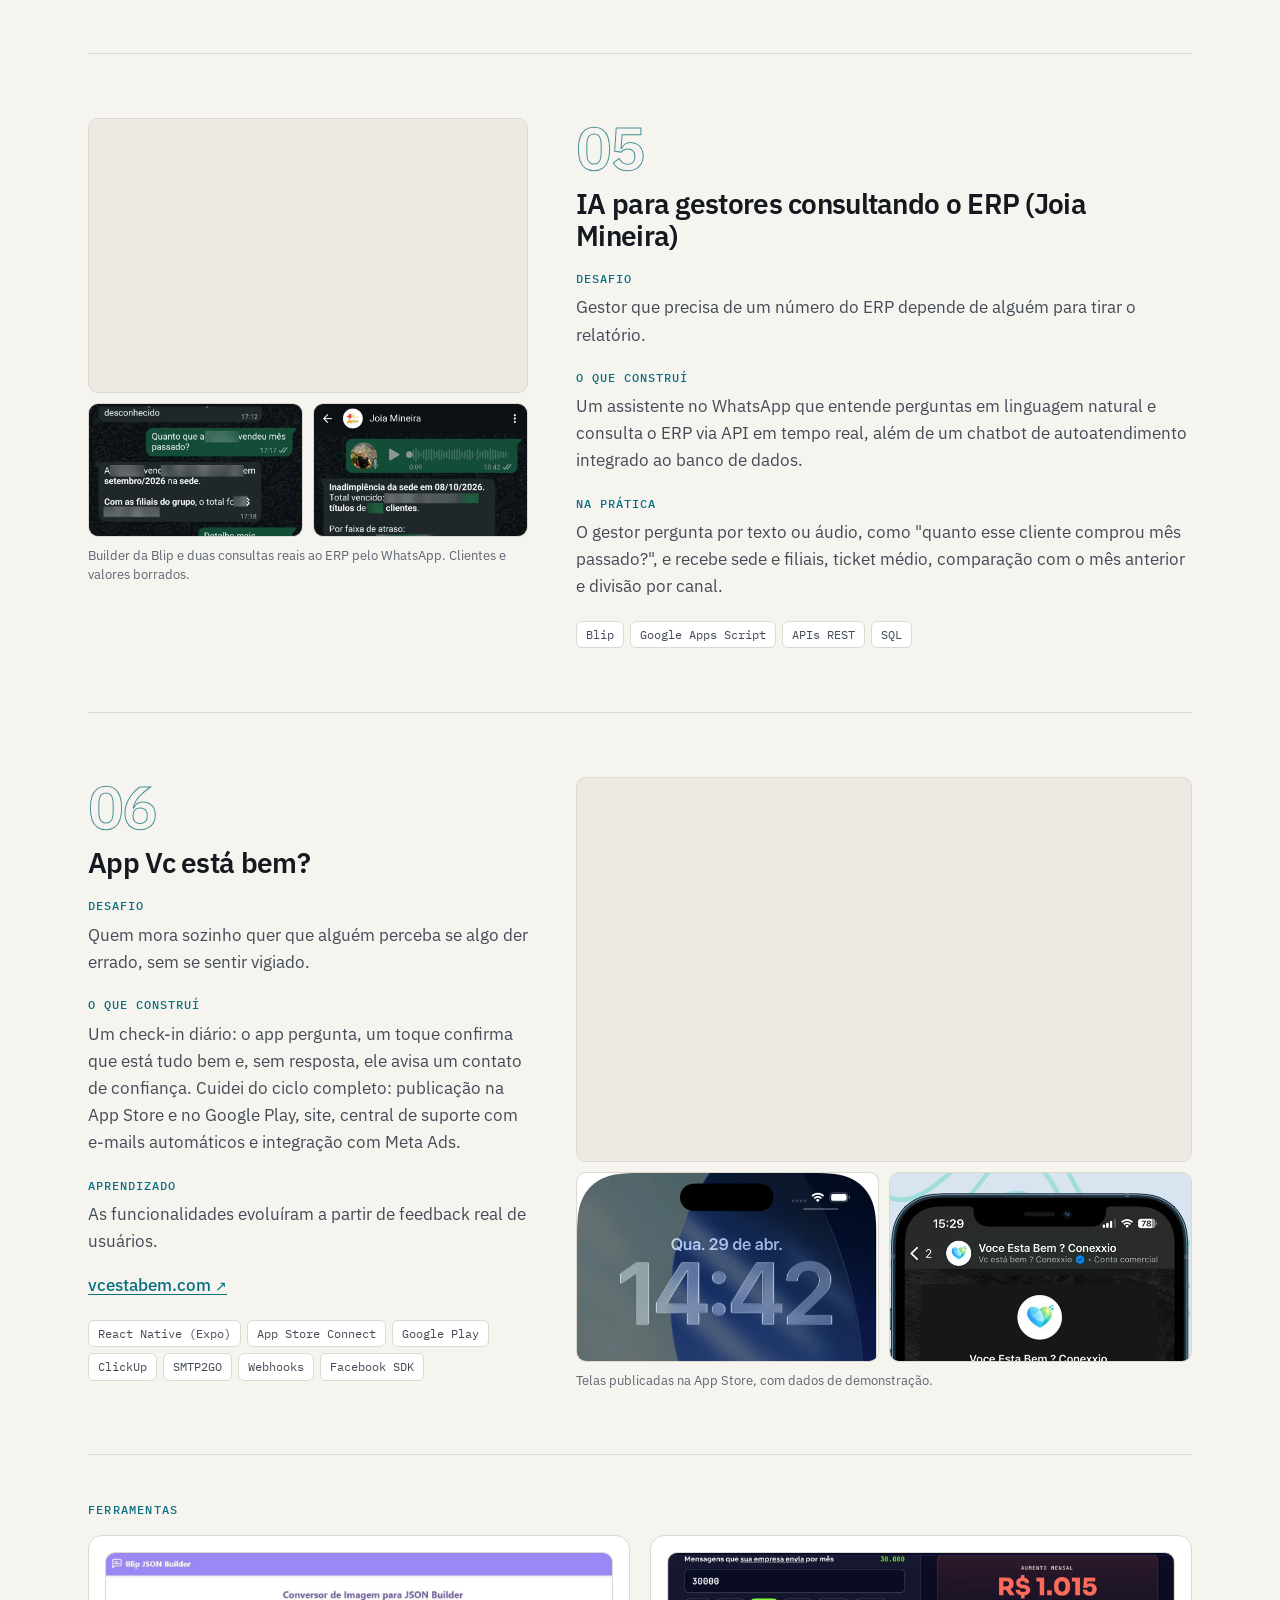
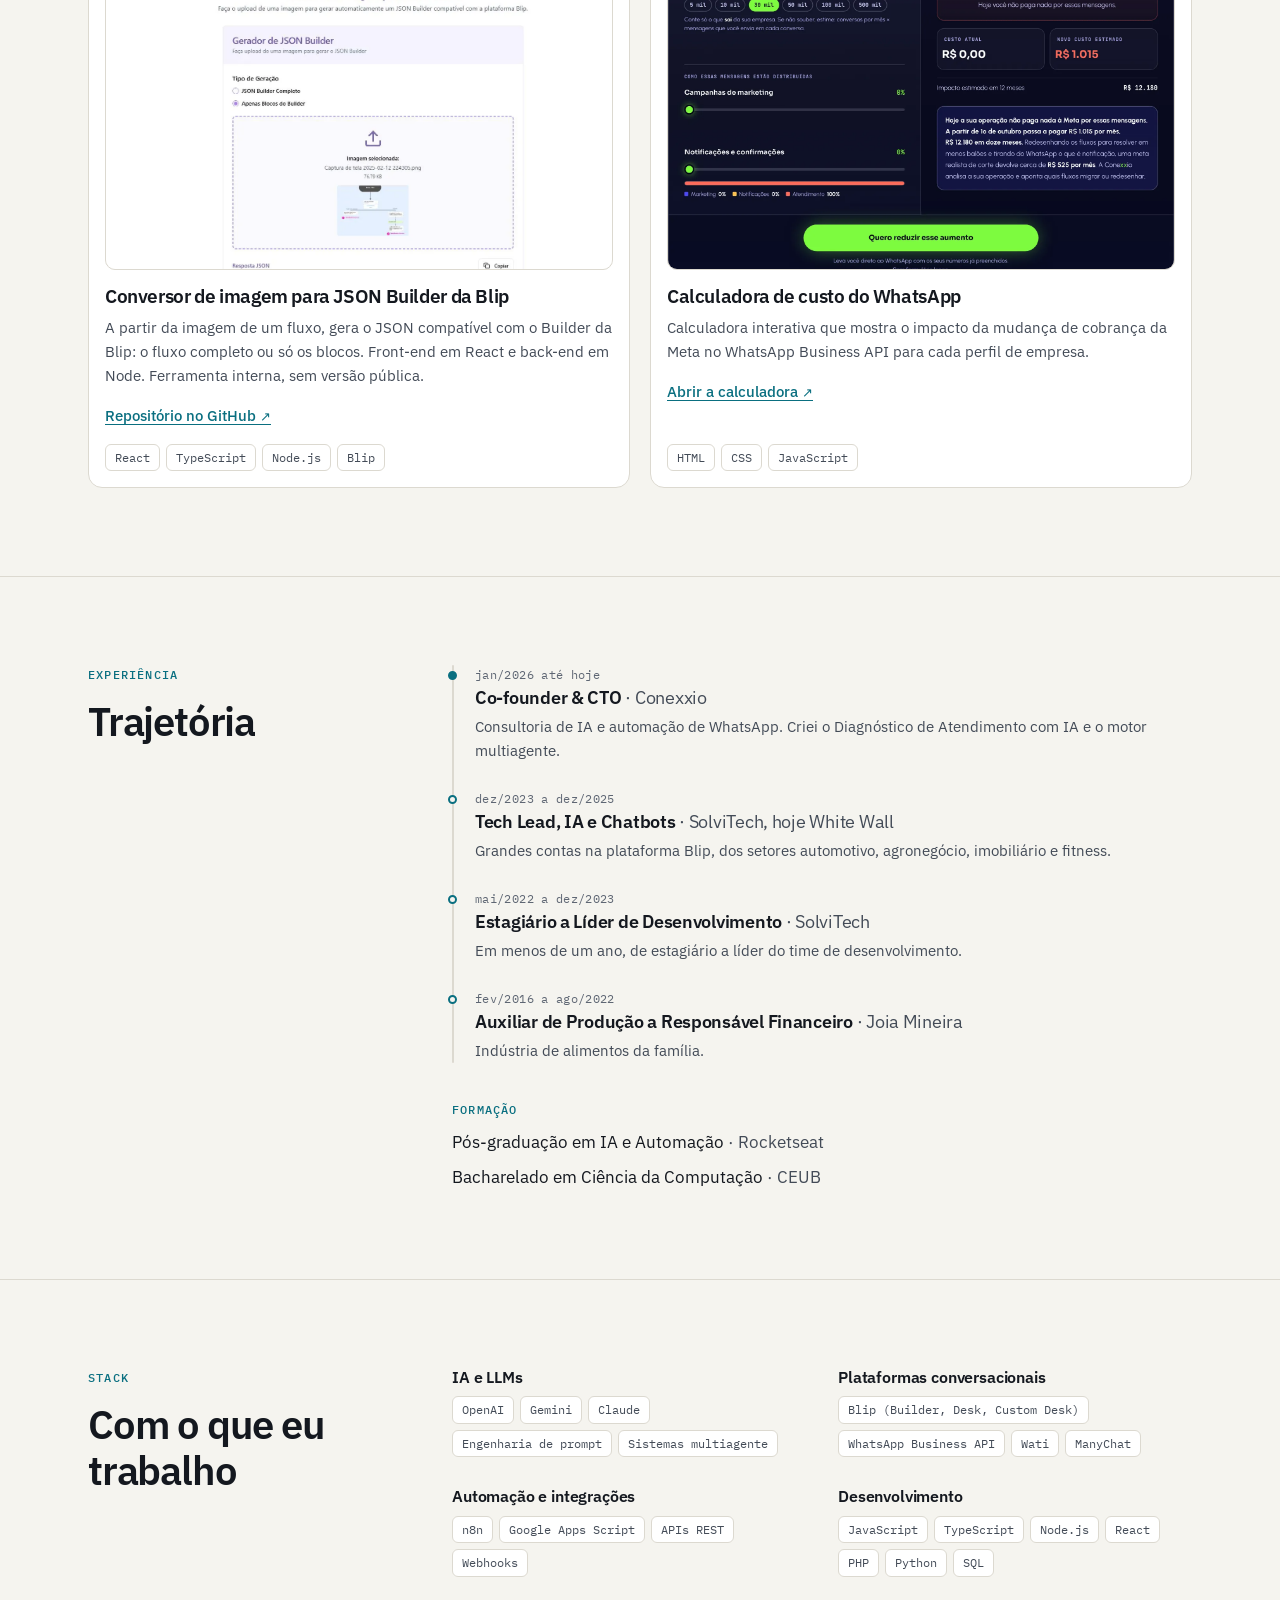
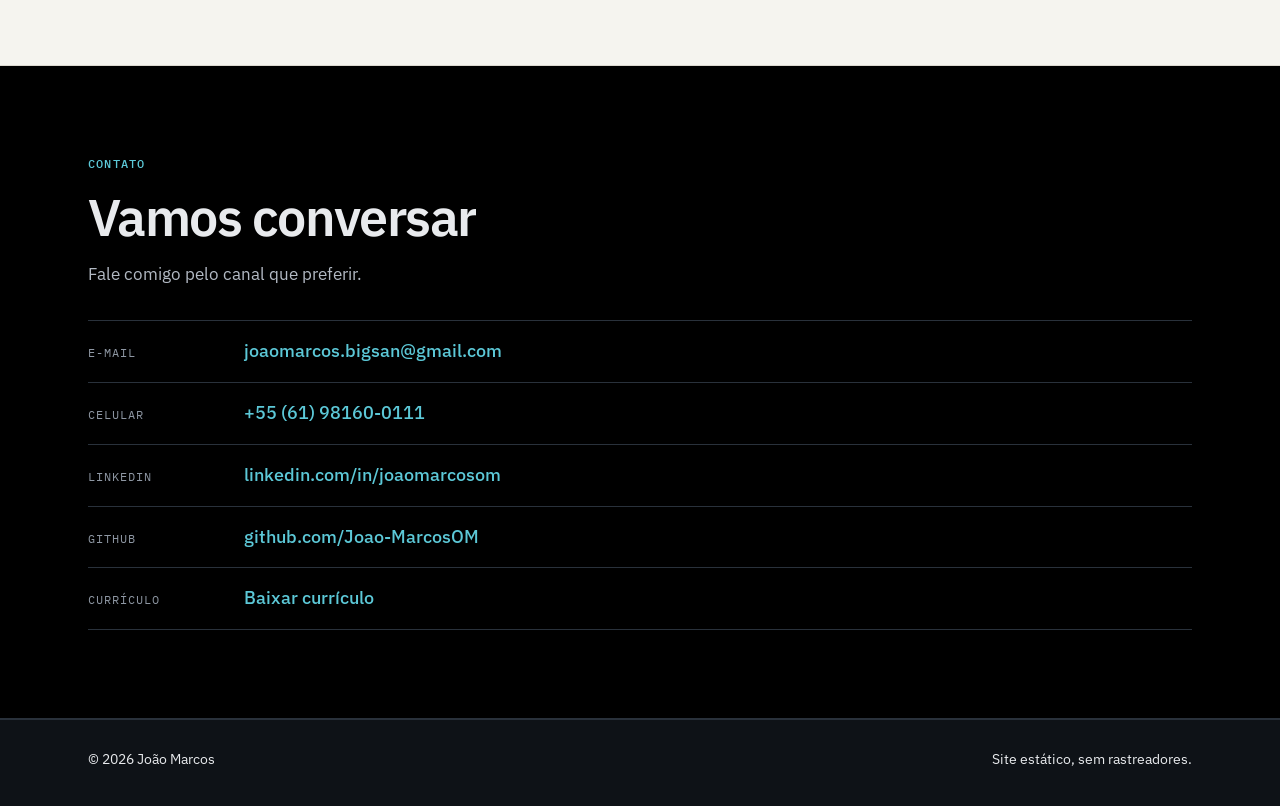
==== commit b0448c68: "Deixa o portfólio vivo: fundo WebGL, entradas e diagnóstico animado Inspirado no proposta-kit (fundo" ====
--- a/index.html
+++ b/index.html
@@ -29,6 +29,8 @@
   <link rel="apple-touch-icon" href="assets/img/apple-touch-icon.png">
   <link rel="preload" href="assets/fonts/plex-sans.woff2" as="font" type="font/woff2" crossorigin>
   <link rel="stylesheet" href="assets/css/style.css">
+  <link rel="stylesheet" href="assets/css/motion.css">
+  <script>document.documentElement.classList.add('js');setTimeout(function(){if(!window.__motionOk)document.documentElement.classList.remove('js')},3000)</script>
 </head>
 <body>
   <a class="skip" href="#conteudo" data-i18n="skip">Pular para o conteúdo</a>
@@ -50,36 +52,41 @@
         <button type="button" data-lang="en" aria-pressed="false" lang="en" title="English">EN</button>
       </div>
     </div>
+    <div class="progress" aria-hidden="true"><span></span></div>
   </header>
 
   <main id="conteudo">
     <!-- HERO -->
     <section class="hero" id="inicio">
+      <canvas class="vivo" aria-hidden="true"></canvas>
       <div class="wrap hero__grid">
         <div class="hero__text">
-          <p class="eyebrow" data-i18n="hero.eyebrow">IA conversacional · Blip · WhatsApp</p>
-          <h1 class="hero__name">João Marcos</h1>
-          <p class="hero__role" data-i18n-html="hero.role">Especialista em IA Conversacional <span class="sep" aria-hidden="true">|</span> Blip Expert <span class="sep" aria-hidden="true">|</span> Automação de atendimento no WhatsApp com LLMs</p>
-          <p class="hero__lead" data-i18n="hero.lead">Ajudo empresas a transformar atendimento no WhatsApp em operação automatizada, medida e escalável.</p>
-          <div class="actions">
+          <p class="eyebrow" data-reveal data-i18n="hero.eyebrow">IA conversacional · Blip · WhatsApp</p>
+          <h1 class="hero__name" data-palavras style="--d:120ms">João Marcos</h1>
+          <p class="hero__role" data-reveal style="--d:380ms" data-i18n-html="hero.role">Especialista em IA Conversacional <span class="sep" aria-hidden="true">|</span> Blip Expert <span class="sep" aria-hidden="true">|</span> Automação de atendimento no WhatsApp com LLMs</p>
+          <p class="hero__lead" data-reveal style="--d:520ms" data-i18n="hero.lead">Ajudo empresas a transformar atendimento no WhatsApp em operação automatizada, medida e escalável.</p>
+          <div class="actions" data-reveal style="--d:660ms">
             <a class="btn btn--primary" href="#projetos" data-i18n="cta.projects">Ver projetos</a>
             <a class="btn" href="assets/docs/curriculo-joao-marcos.pdf" download data-i18n="cta.resume" data-i18n-attr="href:cv.href">Baixar currículo</a>
             <a class="btn btn--ghost" href="https://www.linkedin.com/in/joaomarcosom/" data-link="linkedin" target="_blank" rel="noopener">LinkedIn <span class="sr-only" data-i18n="a11y.newtab">(abre em nova aba)</span></a>
           </div>
         </div>
 
-        <figure class="pipeline" aria-labelledby="pipeline-cap">
+        <figure class="pipeline" aria-labelledby="pipeline-cap" data-pipeline data-tilt data-reveal style="--d:260ms">
           <figcaption id="pipeline-cap" class="pipeline__cap" data-i18n="pipe.caption">Como meu diagnóstico lê um atendimento (exemplo)</figcaption>
           <div class="pipe pipe--msg">
             <span class="pipe__label" data-i18n="pipe.l1">mensagem do cliente</span>
-            <p class="bubble" data-i18n="pipe.msg">Meu pedido ainda não chegou, consegue ver pra mim?</p>
+            <div class="msgslot">
+              <span class="typing" aria-hidden="true"><span></span><span></span><span></span></span>
+              <p class="bubble" data-i18n="pipe.msg">Meu pedido ainda não chegou, consegue ver pra mim?</p>
+            </div>
           </div>
           <div class="pipe pipe--json">
             <span class="pipe__label" data-i18n="pipe.l2">classificação · Gemini · JSON</span>
-            <pre><code>{
-  "categoria": "status_pedido",
-  "evitavel": true,
-  "motivo": "falta_de_cobertura"
+            <pre><code data-stream>{
+  <span class="tk">"categoria"</span>: <span class="ts">"status_pedido"</span>,
+  <span class="tk">"evitavel"</span>: <span class="tb">true</span>,
+  <span class="tk">"motivo"</span>: <span class="ts">"falta_de_cobertura"</span>
 }</code></pre>
           </div>
           <div class="pipe pipe--metric">
@@ -90,18 +97,25 @@
       </div>
     </section>
 
+    <div class="fita" aria-hidden="true">
+      <div class="fita__track">
+        <ul class="fita__list"><li>Blip Builder</li><li>Blip Desk</li><li>WhatsApp Business API</li><li>OpenAI</li><li>Gemini</li><li>Claude</li><li>n8n</li><li>Google Apps Script</li><li>ManyChat</li><li>Wati</li><li>Meta Conversions API</li><li>ClickUp API</li><li>Node.js</li><li>React</li><li>TypeScript</li><li>SQL</li></ul>
+        <ul class="fita__list"><li>Blip Builder</li><li>Blip Desk</li><li>WhatsApp Business API</li><li>OpenAI</li><li>Gemini</li><li>Claude</li><li>n8n</li><li>Google Apps Script</li><li>ManyChat</li><li>Wati</li><li>Meta Conversions API</li><li>ClickUp API</li><li>Node.js</li><li>React</li><li>TypeScript</li><li>SQL</li></ul>
+      </div>
+    </div>
+
     <!-- SOBRE -->
     <section class="section" id="sobre" aria-labelledby="sobre-t">
       <div class="wrap about">
-        <div class="about__photo">
+        <div class="about__photo" data-revela>
           <img src="assets/img/joao.webp" width="720" height="720" alt="Foto de João Marcos sorrindo, ao ar livre" data-i18n-attr="alt:about.alt" loading="lazy" decoding="async">
         </div>
         <div class="about__text">
-          <p class="eyebrow" data-i18n="about.kicker">Sobre</p>
-          <h2 id="sobre-t" data-i18n="about.title">Do bot ao resultado medido</h2>
-          <p data-i18n="about.p1">Trabalho há mais de 4 anos com chatbots, agentes de IA e integrações. Comecei na SolviTech, hoje White Wall, como estagiário, e em menos de um ano liderava o time de desenvolvimento. Depois, como Tech Lead de IA e Chatbots, atendi grandes contas na plataforma Blip, dos setores automotivo, agronegócio, imobiliário e fitness.</p>
-          <p data-i18n="about.p2">Em 2026 cofundei a Conexxio, onde sou CTO. Boa parte dos projetos abaixo nasceu lá.</p>
-          <p data-i18n="about.p3">Comecei cedo, na indústria de alimentos da família, e cheguei a responsável financeiro. Por isso entendo tecnologia também do lado de quem paga a conta. Sou pós-graduado em IA e Automação pela Rocketseat e formado em Ciência da Computação pelo CEUB.</p>
+          <p class="eyebrow" data-reveal data-i18n="about.kicker">Sobre</p>
+          <h2 id="sobre-t" data-palavras data-i18n="about.title">Do bot ao resultado medido</h2>
+          <p class="about__lead" data-acende data-i18n="about.p1">Trabalho há mais de 6 anos com chatbots, agentes de IA e integrações. Comecei na SolviTech, hoje White Wall, como estagiário, e em menos de um ano liderava o time de desenvolvimento. Depois, como Tech Lead de IA e Chatbots, atendi grandes contas na plataforma Blip, dos setores automotivo, agronegócio, imobiliário e fitness.</p>
+          <p data-reveal data-i18n="about.p2">Em 2026 cofundei a Conexxio, onde sou CTO. Boa parte dos projetos abaixo nasceu lá.</p>
+          <p data-reveal style="--d:120ms" data-i18n="about.p3">Comecei cedo, na indústria de alimentos da família, e cheguei a responsável financeiro. Por isso entendo tecnologia também do lado de quem paga a conta. Sou pós-graduado em IA e Automação pela Rocketseat e formado em Ciência da Computação pelo CEUB.</p>
         </div>
       </div>
     </section>
@@ -110,14 +124,15 @@
     <section class="section section--projects" id="projetos" aria-labelledby="projetos-t">
       <div class="wrap">
         <div class="section__head">
-          <p class="eyebrow" data-i18n="proj.kicker">Projetos</p>
-          <h2 id="projetos-t" data-i18n="proj.title">Casos reais, com arquitetura e resultado</h2>
-          <p class="section__intro" data-i18n="proj.intro">Cada caso mostra o problema, o que eu construí e o que mudou. Os clientes aparecem sem nome, e os prints têm dados sensíveis borrados.</p>
+          <p class="eyebrow" data-reveal data-i18n="proj.kicker">Projetos</p>
+          <h2 id="projetos-t" data-palavras data-i18n="proj.title">Casos reais, com arquitetura e resultado</h2>
+          <p class="section__intro" data-reveal style="--d:200ms" data-i18n="proj.intro">Cada caso mostra o problema, o que eu construí e o que mudou. Os clientes aparecem sem nome, e os prints têm dados sensíveis borrados.</p>
         </div>
 
         <!-- a) Destaque -->
-        <article class="feature" aria-labelledby="p-diag">
+        <article class="feature" aria-labelledby="p-diag" data-reveal data-glow>
           <div class="feature__head">
+            <span class="case-row__num" aria-hidden="true">01</span>
             <span class="tag tag--accent" data-i18n="proj.featured">Destaque</span>
             <h3 id="p-diag" data-i18n="diag.title">Diagnóstico de Atendimento com IA</h3>
           </div>
@@ -136,16 +151,16 @@
               <p class="result__label" data-i18n="label.result">Resultado</p>
               <p class="result__context" data-i18n="diag.context">Validado em um e-commerce com cerca de 2.900 tickets em 30 dias.</p>
               <ul class="metrics">
-                <li><strong>86%</strong><span data-i18n="diag.m1">de transbordo evitável</span></li>
-                <li><strong>12%</strong><span data-i18n="diag.m2">de clientes nunca atendidos</span></li>
-                <li><strong>28%</strong><span data-i18n="diag.m3">de demandas sem resposta</span></li>
-                <li><strong>25%</strong><span data-i18n="diag.m4">de recontato em 7 dias</span></li>
+                <li><strong data-count="86">86%</strong><span data-i18n="diag.m1">de transbordo evitável</span></li>
+                <li><strong data-count="12">12%</strong><span data-i18n="diag.m2">de clientes nunca atendidos</span></li>
+                <li><strong data-count="28">28%</strong><span data-i18n="diag.m3">de demandas sem resposta</span></li>
+                <li><strong data-count="25">25%</strong><span data-i18n="diag.m4">de recontato em 7 dias</span></li>
               </ul>
               <p class="result__note" data-i18n-html="diag.speed">O paralelismo reduziu a classificação de <strong>cerca de 3 horas para 15 minutos</strong>.</p>
             </div>
           </div>
 
-          <div class="flow-wrap">
+          <div class="flow-wrap" data-reveal>
             <p class="flow__title" data-i18n="diag.flowTitle">Arquitetura</p>
             <ol class="flow">
               <li><span class="flow__name">Blip Desk API</span><span class="flow__desc" data-i18n="flow.1">tickets do período</span></li>
@@ -157,7 +172,7 @@
             <p class="flow__note" data-i18n="diag.rule">A regra que mais importou: o LLM classifica, o código conta. Assim cada número do relatório pode ser conferido.</p>
           </div>
 
-          <div class="doc">
+          <div class="doc" data-reveal>
             <div class="doc__pages">
               <a class="shot shot--page" href="assets/img/projetos/diagnostico-p1.webp">
                 <img src="assets/img/projetos/diagnostico-p1.webp" width="910" height="1287" alt="Capa do relatório de exemplo: Diagnóstico de Atendimento" data-i18n-attr="alt:diag.alt1" loading="lazy" decoding="async">
@@ -182,13 +197,14 @@
 
         <!-- b) Motor multiagente -->
         <article class="case-row" aria-labelledby="p-motor">
-          <div class="case-row__text">
+          <div class="case-row__text" data-reveal>
+            <span class="case-row__num" aria-hidden="true">02</span>
             <h3 id="p-motor" data-i18n="motor.title">Motor multiagente para WhatsApp</h3>
             <dl class="case">
               <dt data-i18n="label.challenge">Desafio</dt>
               <dd data-i18n="motor.challenge">Cada cliente novo exigia um bot construído do zero.</dd>
               <dt data-i18n="label.built">O que construí</dt>
-              <dd data-i18n="motor.built">Um motor único que conecta a OpenAI Responses API ao Blip e ao ManyChat. Cada agente é uma linha de planilha, com instruções, tom, regras e canal. Mudar o comportamento de um bot não exige deploy.</dd>
+              <dd data-i18n="motor.built">Um motor único que conecta a OpenAI Responses API a qualquer aplicação, porque é consumido por requisição HTTP. Já roda no Blip e no ManyChat. Cada agente é uma linha de planilha, com instruções, tom, regras e canal. Mudar o comportamento de um bot não exige deploy.</dd>
               <dt data-i18n="label.result">Resultado</dt>
               <dd data-i18n="motor.result">Colocar um cliente novo no ar virou configuração, não desenvolvimento.</dd>
             </dl>
@@ -196,8 +212,8 @@
               <li>Google Apps Script</li><li>OpenAI Responses API</li><li>Blip</li><li>ManyChat</li><li>Google Sheets</li>
             </ul>
           </div>
-          <figure class="gallery">
-            <a class="shot shot--main" href="assets/img/projetos/motor-agentes.webp">
+          <figure class="gallery" data-reveal style="--d:140ms">
+            <a class="shot shot--main" data-revela data-tilt href="assets/img/projetos/motor-agentes.webp">
               <img src="assets/img/projetos/motor-agentes.webp" width="1600" height="726" alt="Planilha com a configuração de um agente: modelo, temperatura, limite de tokens, ferramentas e instruções" data-i18n-attr="alt:motor.alt" loading="lazy" decoding="async">
             </a>
             <figcaption data-i18n="motor.cap">Um agente de demonstração inteiro numa linha: modelo, temperatura, ferramentas e instruções. ID da planilha borrado.</figcaption>
@@ -206,7 +222,8 @@
 
         <!-- c) Funil comercial -->
         <article class="case-row case-row--flip" aria-labelledby="p-funil">
-          <div class="case-row__text">
+          <div class="case-row__text" data-reveal>
+            <span class="case-row__num" aria-hidden="true">03</span>
             <h3 id="p-funil" data-i18n="funil.title">Funil comercial automatizado</h3>
             <dl class="case">
               <dt data-i18n="label.challenge">Desafio</dt>
@@ -220,8 +237,8 @@
               <li>PHP</li><li>Google Calendar API</li><li>ClickUp API</li><li>Meta Pixel</li><li>Conversions API</li><li>n8n</li>
             </ul>
           </div>
-          <figure class="gallery">
-            <a class="shot shot--main" href="assets/img/projetos/funil-chat.webp">
+          <figure class="gallery" data-reveal style="--d:140ms">
+            <a class="shot shot--main" data-revela data-tilt href="assets/img/projetos/funil-chat.webp">
               <img src="assets/img/projetos/funil-chat.webp" width="1299" height="1017" alt="Chat de qualificação no site, com a primeira pergunta e as opções de resposta" data-i18n-attr="alt:funil.alt1" loading="lazy" decoding="async">
             </a>
             <div class="gallery__thumbs">
@@ -238,7 +255,8 @@
 
         <!-- d) Prospecção -->
         <article class="case-row" aria-labelledby="p-prosp">
-          <div class="case-row__text">
+          <div class="case-row__text" data-reveal>
+            <span class="case-row__num" aria-hidden="true">04</span>
             <h3 id="p-prosp" data-i18n="prosp.title">Máquina de prospecção com IA</h3>
             <dl class="case">
               <dt data-i18n="label.challenge">Desafio</dt>
@@ -252,8 +270,8 @@
               <li>n8n</li><li>Google Places API</li><li>Gemini</li><li>Google Sheets</li>
             </ul>
           </div>
-          <figure class="gallery">
-            <a class="shot shot--main" href="assets/img/projetos/prospeccao-planilha.webp">
+          <figure class="gallery" data-reveal style="--d:140ms">
+            <a class="shot shot--main" data-revela data-tilt href="assets/img/projetos/prospeccao-planilha.webp">
               <img src="assets/img/projetos/prospeccao-planilha.webp" width="1600" height="854" alt="Planilha de prospecção com a mensagem gerada, o status e a dor identificada nas avaliações" data-i18n-attr="alt:prosp.alt1" loading="lazy" decoding="async">
             </a>
             <div class="gallery__thumbs">
@@ -270,7 +288,8 @@
 
         <!-- e) Joia Mineira -->
         <article class="case-row case-row--flip" aria-labelledby="p-joia">
-          <div class="case-row__text">
+          <div class="case-row__text" data-reveal>
+            <span class="case-row__num" aria-hidden="true">05</span>
             <h3 id="p-joia" data-i18n="joia.title">IA para gestores consultando o ERP (Joia Mineira)</h3>
             <dl class="case">
               <dt data-i18n="label.challenge">Desafio</dt>
@@ -284,8 +303,8 @@
               <li>Blip</li><li>Google Apps Script</li><li>APIs REST</li><li>SQL</li>
             </ul>
           </div>
-          <figure class="gallery">
-            <a class="shot shot--main" href="assets/img/projetos/joia-builder.webp">
+          <figure class="gallery" data-reveal style="--d:140ms">
+            <a class="shot shot--main" data-revela data-tilt href="assets/img/projetos/joia-builder.webp">
               <img src="assets/img/projetos/joia-builder.webp" width="1522" height="922" alt="Fluxo de autoatendimento no Builder da Blip" data-i18n-attr="alt:joia.alt1" loading="lazy" decoding="async">
             </a>
             <div class="gallery__thumbs">
@@ -302,7 +321,8 @@
 
         <!-- f) Vc está bem? -->
         <article class="case-row" aria-labelledby="p-app">
-          <div class="case-row__text">
+          <div class="case-row__text" data-reveal>
+            <span class="case-row__num" aria-hidden="true">06</span>
             <h3 id="p-app" data-i18n="app.title">App Vc está bem?</h3>
             <dl class="case">
               <dt data-i18n="label.challenge">Desafio</dt>
@@ -317,8 +337,8 @@
               <li>React Native (Expo)</li><li>App Store Connect</li><li>Google Play</li><li>ClickUp</li><li>SMTP2GO</li><li>Webhooks</li><li>Facebook SDK</li>
             </ul>
           </div>
-          <figure class="gallery">
-            <a class="shot shot--main" href="assets/img/projetos/vcestabem-app.webp">
+          <figure class="gallery" data-reveal style="--d:140ms">
+            <a class="shot shot--main" data-revela data-tilt href="assets/img/projetos/vcestabem-app.webp">
               <img src="assets/img/projetos/vcestabem-app.webp" width="1600" height="1093" alt="Telas do app: check-in com os botões Estou bem e Não estou bem, contatos de confiança e horários" data-i18n-attr="alt:app.alt1" loading="lazy" decoding="async">
             </a>
             <div class="gallery__thumbs">
@@ -337,7 +357,7 @@
         <div class="tools">
           <h3 class="tools__title" data-i18n="tools.title">Ferramentas</h3>
           <div class="tools__grid">
-            <article class="tool" aria-labelledby="p-json">
+            <article class="tool" data-reveal data-glow style="--d:140ms" data-reveal data-glow aria-labelledby="p-json">
               <a class="shot shot--tool" href="assets/img/projetos/blip-json.webp">
                 <img src="assets/img/projetos/blip-json.webp" width="1292" height="942" alt="Tela do conversor: upload da imagem de um fluxo e o JSON gerado" data-i18n-attr="alt:json.alt" loading="lazy" decoding="async">
               </a>
@@ -364,34 +384,34 @@
     <section class="section" id="experiencia" aria-labelledby="exp-t">
       <div class="wrap two-col">
         <div class="two-col__head">
-          <p class="eyebrow" data-i18n="exp.kicker">Experiência</p>
-          <h2 id="exp-t" data-i18n="exp.title">Trajetória</h2>
+          <p class="eyebrow" data-reveal data-i18n="exp.kicker">Experiência</p>
+          <h2 id="exp-t" data-palavras data-i18n="exp.title">Trajetória</h2>
         </div>
         <div>
-          <ol class="timeline">
-            <li>
+          <ol class="timeline" data-timeline>
+            <li data-reveal>
               <p class="timeline__when" data-i18n="exp.1.when">jan/2026 até hoje</p>
               <h3 class="timeline__role"><span data-i18n="exp.1.role">Co-founder &amp; CTO</span> <span class="timeline__org">· Conexxio</span></h3>
               <p class="timeline__desc" data-i18n="exp.1.desc">Consultoria de IA e automação de WhatsApp. Criei o Diagnóstico de Atendimento com IA e o motor multiagente.</p>
             </li>
-            <li>
+            <li data-reveal>
               <p class="timeline__when" data-i18n="exp.2.when">dez/2023 a dez/2025</p>
               <h3 class="timeline__role"><span data-i18n="exp.2.role">Tech Lead, IA e Chatbots</span> <span class="timeline__org" data-i18n="exp.2.org">· SolviTech, hoje White Wall</span></h3>
               <p class="timeline__desc" data-i18n="exp.2.desc">Grandes contas na plataforma Blip, dos setores automotivo, agronegócio, imobiliário e fitness.</p>
             </li>
-            <li>
+            <li data-reveal>
               <p class="timeline__when" data-i18n="exp.3.when">mai/2022 a dez/2023</p>
               <h3 class="timeline__role"><span data-i18n="exp.3.role">Estagiário a Líder de Desenvolvimento</span> <span class="timeline__org">· SolviTech</span></h3>
               <p class="timeline__desc" data-i18n="exp.3.desc">Em menos de um ano, de estagiário a líder do time de desenvolvimento.</p>
             </li>
-            <li>
+            <li data-reveal>
               <p class="timeline__when" data-i18n="exp.4.when">fev/2016 a ago/2022</p>
               <h3 class="timeline__role"><span data-i18n="exp.4.role">Auxiliar de Produção a Responsável Financeiro</span> <span class="timeline__org">· Joia Mineira</span></h3>
               <p class="timeline__desc" data-i18n="exp.4.desc">Indústria de alimentos da família.</p>
             </li>
           </ol>
-          <h3 class="subhead" data-i18n="edu.title">Formação</h3>
-          <ul class="edu">
+          <h3 class="subhead" data-reveal data-i18n="edu.title">Formação</h3>
+          <ul class="edu" data-reveal style="--d:120ms">
             <li><span data-i18n="edu.1">Pós-graduação em IA e Automação</span> <span class="edu__org">· Rocketseat</span></li>
             <li><span data-i18n="edu.2">Bacharelado em Ciência da Computação</span> <span class="edu__org">· CEUB</span></li>
           </ul>
@@ -403,23 +423,23 @@
     <section class="section" id="stack" aria-labelledby="stack-t">
       <div class="wrap two-col">
         <div class="two-col__head">
-          <p class="eyebrow">Stack</p>
-          <h2 id="stack-t" data-i18n="stack.title">Com o que eu trabalho</h2>
+          <p class="eyebrow" data-reveal>Stack</p>
+          <h2 id="stack-t" data-palavras data-i18n="stack.title">Com o que eu trabalho</h2>
         </div>
         <div class="stack">
-          <div class="stack__group">
+          <div class="stack__group" data-reveal style="--d:0ms">
             <h3 data-i18n="stack.g1">IA e LLMs</h3>
             <ul class="tags"><li>OpenAI</li><li>Gemini</li><li>Claude</li><li data-i18n="stack.prompt">Engenharia de prompt</li><li data-i18n="stack.multi">Sistemas multiagente</li></ul>
           </div>
-          <div class="stack__group">
+          <div class="stack__group" data-reveal style="--d:100ms">
             <h3 data-i18n="stack.g2">Plataformas conversacionais</h3>
             <ul class="tags"><li>Blip (Builder, Desk, Custom Desk)</li><li>WhatsApp Business API</li><li>Wati</li><li>ManyChat</li></ul>
           </div>
-          <div class="stack__group">
+          <div class="stack__group" data-reveal style="--d:200ms">
             <h3 data-i18n="stack.g3">Automação e integrações</h3>
             <ul class="tags"><li>n8n</li><li>Google Apps Script</li><li>APIs REST</li><li>Webhooks</li></ul>
           </div>
-          <div class="stack__group">
+          <div class="stack__group" data-reveal style="--d:300ms">
             <h3 data-i18n="stack.g4">Desenvolvimento</h3>
             <ul class="tags"><li>JavaScript</li><li>TypeScript</li><li>Node.js</li><li>React</li><li>PHP</li><li>Python</li><li>SQL</li></ul>
           </div>
@@ -428,22 +448,24 @@
     </section>
 
     <!-- CONTATO -->
-    <section class="section section--contact" id="contato" aria-labelledby="contato-t">
+    <section class="section section--contact tone-dark" id="contato" aria-labelledby="contato-t" data-vivo>
+      <canvas class="vivo" aria-hidden="true"></canvas>
       <div class="wrap">
-        <p class="eyebrow" data-i18n="contact.kicker">Contato</p>
-        <h2 id="contato-t" data-i18n="contact.title">Vamos conversar</h2>
-        <p class="section__intro" data-i18n="contact.intro">O jeito mais rápido de falar comigo é por e-mail ou pelo LinkedIn.</p>
+        <p class="eyebrow" data-reveal data-i18n="contact.kicker">Contato</p>
+        <h2 id="contato-t" data-palavras data-i18n="contact.title">Vamos conversar</h2>
+        <p class="section__intro" data-reveal style="--d:200ms" data-i18n="contact.intro">Fale comigo pelo canal que preferir.</p>
         <ul class="contact">
-          <li><span class="contact__label" data-i18n="contact.email">E-mail</span><a href="mailto:joaomarcos.bigsan@gmail.com">joaomarcos.bigsan@gmail.com</a></li>
-          <li><span class="contact__label">LinkedIn</span><a href="https://www.linkedin.com/in/joaomarcosom/" data-link="linkedin" data-link-text target="_blank" rel="noopener">linkedin.com/in/joaomarcosom</a></li>
-          <li><span class="contact__label">GitHub</span><a href="https://github.com/Joao-MarcosOM" target="_blank" rel="noopener">github.com/Joao-MarcosOM</a></li>
-          <li><span class="contact__label" data-i18n="contact.cv">Currículo</span><a href="assets/docs/curriculo-joao-marcos.pdf" download data-i18n="cta.resume" data-i18n-attr="href:cv.href">Baixar currículo</a></li>
+          <li data-reveal style="--d:0ms"><span class="contact__label" data-i18n="contact.email">E-mail</span><a href="mailto:joaomarcos.bigsan@gmail.com">joaomarcos.bigsan@gmail.com</a></li>
+          <li data-reveal style="--d:60ms"><span class="contact__label" data-i18n="contact.phone">Celular</span><a href="tel:+5561981600111">+55 (61) 98160-0111</a></li>
+          <li data-reveal style="--d:120ms"><span class="contact__label">LinkedIn</span><a href="https://www.linkedin.com/in/joaomarcosom/" data-link="linkedin" data-link-text target="_blank" rel="noopener">linkedin.com/in/joaomarcosom</a></li>
+          <li data-reveal style="--d:180ms"><span class="contact__label">GitHub</span><a href="https://github.com/Joao-MarcosOM" target="_blank" rel="noopener">github.com/Joao-MarcosOM</a></li>
+          <li data-reveal style="--d:240ms"><span class="contact__label" data-i18n="contact.cv">Currículo</span><a href="assets/docs/curriculo-joao-marcos.pdf" download data-i18n="cta.resume" data-i18n-attr="href:cv.href">Baixar currículo</a></li>
         </ul>
       </div>
     </section>
   </main>
 
-  <footer class="footer">
+  <footer class="footer tone-dark">
     <div class="wrap footer__inner">
       <p>© 2026 João Marcos</p>
       <p data-i18n="footer.note">Site estático, sem rastreadores.</p>
@@ -460,5 +482,7 @@
 
   <script src="assets/js/i18n-en.js" defer></script>
   <script src="assets/js/main.js" defer></script>
+  <script src="assets/js/vivo.js" defer></script>
+  <script src="assets/js/motion.js" defer></script>
 </body>
 </html>
--- a/assets/css/style.css
+++ b/assets/css/style.css
@@ -191,18 +191,7 @@
 .pipe--metric p { display: flex; align-items: baseline; gap: 10px; flex-wrap: wrap; font-size: .9375rem; color: var(--ink-2); }
 .pipe--metric strong { font-size: 2rem; font-weight: 600; letter-spacing: -.03em; color: var(--accent); font-variant-numeric: tabular-nums; }
 
-/* Entrada do cartão: cada etapa aparece em sequência, uma vez. */
-@media (prefers-reduced-motion: no-preference) {
-  .pipe { animation: pipe-in .5s cubic-bezier(.2, .7, .2, 1) both; }
-  .pipe--msg { animation-delay: .25s; }
-  .pipe--json { animation-delay: .9s; }
-  .pipe--metric { animation-delay: 1.55s; }
-  .pipe + .pipe::before { animation: line-in .35s ease-out both; transform-origin: top; }
-  .pipe--json::before { animation-delay: .7s; }
-  .pipe--metric::before { animation-delay: 1.35s; }
-}
-@keyframes pipe-in { from { opacity: 0; transform: translateY(8px); } to { opacity: 1; transform: none; } }
-@keyframes line-in { from { transform: scaleY(0); } to { transform: scaleY(1); } }
+/* A animação do cartão fica em motion.css (laço que digita e conta). */
 
 /* ---------- Seções ---------- */
 .section { padding: 64px 0; border-bottom: 1px solid var(--line); }
--- a/assets/css/motion.css
+++ b/assets/css/motion.css
@@ -0,0 +1,229 @@
+/* Movimento e efeitos. Camada por cima do style.css, inspirada no
+   proposta-kit. Os estados escondidos só valem com a classe .js no <html>
+   (posta no <head> e retirada se o motion.js não carregar); com movimento
+   reduzido, o bloco do fim deixa tudo visível e parado. */
+
+:root {
+  --ease-out: cubic-bezier(.16, 1, .3, 1);
+  --code-bool: #A44A00;
+}
+@media (prefers-color-scheme: dark) {
+  :root { --code-bool: #F2B866; }
+}
+
+/* ---------- Barra de leitura e topo ---------- */
+.progress { position: absolute; left: 0; right: 0; bottom: -1px; height: 2px; pointer-events: none; overflow: hidden; }
+.progress span {
+  display: block; height: 100%; transform-origin: 0 50%; transform: scaleX(0);
+  background: linear-gradient(90deg, var(--accent), color-mix(in srgb, var(--accent) 45%, #6E9BD6));
+}
+.topbar { transition: box-shadow .3s ease; }
+.topbar.is-scrolled { box-shadow: 0 10px 30px -22px rgba(10, 14, 20, .45); }
+
+/* ---------- Fundo vivo (hero e contato) ---------- */
+.hero, [data-vivo] { position: relative; isolation: isolate; overflow: hidden; }
+.vivo { position: absolute; inset: 0; z-index: -1; display: block; width: 100%; height: 100%; pointer-events: none; }
+.hero {
+  --vivo-bg: var(--bg);
+  --vivo-1: color-mix(in srgb, var(--accent) 34%, var(--bg));
+  --vivo-2: color-mix(in srgb, #6E9BD6 36%, var(--bg));
+  --vivo-3: color-mix(in srgb, var(--accent) 52%, var(--bg));
+  /* Sem WebGL, fica este gradiente parado. */
+  background:
+    radial-gradient(55% 75% at 82% 30%, var(--vivo-1), transparent 70%),
+    radial-gradient(45% 60% at 12% 85%, var(--vivo-2), transparent 70%),
+    var(--vivo-bg);
+}
+@media (prefers-color-scheme: dark) {
+  .hero { --vivo-1: #0D4752; --vivo-2: #172B4D; --vivo-3: #1C7482; }
+}
+.section--contact {
+  --vivo-bg: #0B0F14;
+  --vivo-1: #0E5260;
+  --vivo-2: #1A2D54;
+  --vivo-3: #2A8C9B;
+  background:
+    radial-gradient(60% 80% at 85% 20%, var(--vivo-1), transparent 70%),
+    radial-gradient(50% 70% at 10% 90%, var(--vivo-2), transparent 70%),
+    var(--vivo-bg);
+}
+
+/* Faixa escura no fim (contato e rodapé), nos dois temas. */
+.tone-dark {
+  --bg: #0E1217; --surface: #151A21; --surface-2: #1C232C;
+  --ink: #E8EAED; --ink-2: #B3BAC4; --ink-3: #8E97A3; --line: #29313B;
+  --accent: #5CC8D7; --accent-strong: #84D8E3; --accent-ink: #06262C; --accent-soft: #123139;
+  color: var(--ink); color-scheme: dark;
+}
+.footer.tone-dark { background: var(--bg); border-top: 1px solid var(--line); }
+
+/* ---------- Fita com a stack ---------- */
+.fita {
+  overflow: hidden; border-bottom: 1px solid var(--line); background: var(--surface);
+  -webkit-mask-image: linear-gradient(90deg, transparent, #000 7%, #000 93%, transparent);
+  mask-image: linear-gradient(90deg, transparent, #000 7%, #000 93%, transparent);
+}
+.fita__track { display: flex; width: max-content; animation: fita-corre 46s linear infinite; }
+.fita:hover .fita__track { animation-play-state: paused; }
+.fita__list { display: flex; flex: none; }
+.fita__list li {
+  display: flex; align-items: center; gap: 22px; padding: 16px 0 16px 22px; white-space: nowrap;
+  font-size: 1rem; font-weight: 500; color: var(--ink-2); letter-spacing: -.01em;
+}
+.fita__list li::before { content: ""; width: 6px; height: 6px; border-radius: 2px; background: var(--accent); transform: rotate(45deg); }
+@keyframes fita-corre { to { transform: translateX(-50%); } }
+
+/* ---------- Entradas ---------- */
+.js [data-reveal] {
+  opacity: 0; transform: translateY(24px);
+  transition: opacity .9s var(--ease-out) var(--d, 0ms), transform 1s var(--ease-out) var(--d, 0ms);
+}
+.js [data-reveal].is-in { opacity: 1; transform: none; }
+
+/* Títulos: cada palavra sobe de dentro de uma máscara. */
+.js [data-palavras]:not(.split) { visibility: hidden; }
+.js [data-palavras] .wm { display: inline-block; overflow: hidden; vertical-align: top; padding: .12em 0 .16em; margin: -.12em 0 -.16em; }
+.js [data-palavras] .w { display: inline-block; transform: translateY(115%); }
+.js [data-palavras].is-in .w { animation: palavra-sobe 1s var(--ease-out) forwards; animation-delay: calc(var(--d, 0ms) + var(--i, 0) * 70ms); }
+@keyframes palavra-sobe { to { transform: none; } }
+
+/* Prints que abrem como cortina. O recorte fica na img, nunca no link
+   observado: um alvo recortado a zero nunca "entra" na tela. */
+.js [data-revela] img {
+  clip-path: inset(0 0 100% 0); transform: scale(1.1);
+  transition: clip-path 1.2s var(--ease-out) .1s, transform 1.8s var(--ease-out) .1s;
+}
+.js [data-revela].is-in img { clip-path: inset(0); transform: none; }
+
+/* Texto que acende palavra por palavra conforme a rolagem. */
+.about__lead { font-size: 1.1875rem; line-height: 1.55; color: var(--ink) !important; }
+.js [data-acende] .aw { opacity: .2; transition: opacity .4s ease; }
+.js [data-acende] .aw.on { opacity: 1; }
+
+/* ---------- Cartão do hero: diagnóstico ao vivo ---------- */
+.tk { color: var(--ink); }
+.ts { color: var(--accent); }
+.tb { color: var(--code-bool); }
+.msgslot { display: grid; }
+.msgslot > * { grid-area: 1 / 1; }
+.typing { display: none; }
+.pipeline[data-anim] .typing {
+  display: inline-flex; align-items: center; gap: 4px; justify-self: start; align-self: start;
+  padding: 12px 14px; border-radius: 12px 12px 12px 4px; background: var(--surface); border: 1px solid var(--line);
+  opacity: 0; transition: opacity .25s ease;
+}
+.pipeline[data-anim] .typing.on { opacity: 1; }
+.typing span { width: 6px; height: 6px; border-radius: 50%; background: var(--ink-3); animation: digita 1s infinite; }
+.typing span:nth-child(2) { animation-delay: .15s; }
+.typing span:nth-child(3) { animation-delay: .3s; }
+@keyframes digita { 50% { transform: translateY(-3px); opacity: .45; } }
+
+.pipeline[data-anim] .pipe { opacity: .5; transition: opacity .5s ease, border-color .5s ease, box-shadow .5s ease; }
+.pipeline[data-anim] .pipe.on {
+  opacity: 1; border-color: color-mix(in srgb, var(--accent) 45%, var(--line));
+  box-shadow: 0 0 0 4px color-mix(in srgb, var(--accent) 9%, transparent);
+}
+.pipeline[data-anim] .pipe + .pipe::before { background: var(--line); transition: background .4s ease; }
+.pipeline[data-anim] .pipe.on + .pipe.on::before { background: var(--accent); }
+.pipeline[data-anim] .bubble {
+  opacity: 0; transform: translateY(8px) scale(.96); transform-origin: 0 100%;
+  transition: opacity .35s var(--ease-out), transform .5s var(--ease-out);
+}
+.pipeline[data-anim] .bubble.on { opacity: 1; transform: none; }
+.pipeline[data-anim] [data-stream] .c { visibility: hidden; }
+.pipeline[data-anim] [data-stream] .c.on { visibility: visible; }
+[data-stream] .c.cur { position: relative; }
+[data-stream] .c.cur::after {
+  content: ""; position: absolute; left: 100%; top: .12em; bottom: .08em; width: 2px; margin-left: 1px;
+  background: var(--accent); animation: pisca .8s steps(1) infinite;
+}
+@keyframes pisca { 50% { opacity: 0; } }
+.pipe--metric strong { display: inline-block; }
+.pipe--metric strong.pop { animation: estoura .7s var(--ease-out); }
+@keyframes estoura { 35% { transform: scale(1.14); text-shadow: 0 0 22px color-mix(in srgb, var(--accent) 55%, transparent); } }
+.pipeline.is-fading .msgslot,
+.pipeline.is-fading pre,
+.pipeline.is-fading .pipe--metric p { opacity: 0; transition: opacity .4s ease; }
+
+/* ---------- Inclinação e brilho ---------- */
+.js [data-tilt].is-in { transition: opacity .9s var(--ease-out), transform .45s var(--ease-out); will-change: transform; }
+[data-glow] { position: relative; isolation: isolate; }
+[data-glow]::before {
+  content: ""; position: absolute; inset: 0; z-index: -1; border-radius: inherit; pointer-events: none;
+  opacity: 0; transition: opacity .4s ease;
+  background: radial-gradient(26rem circle at var(--gx, 50%) var(--gy, 50%), color-mix(in srgb, var(--accent) 13%, transparent), transparent 65%);
+}
+[data-glow]:hover::before { opacity: 1; }
+
+/* ---------- Projetos ---------- */
+.case-row__num {
+  display: block; margin-bottom: 10px; font: 600 clamp(2.6rem, 9vw, 3.75rem)/1 var(--sans); letter-spacing: -.04em;
+  color: transparent; -webkit-text-stroke: 1px color-mix(in srgb, var(--accent) 70%, var(--line));
+}
+.feature__head .case-row__num { margin-bottom: 0; }
+
+/* Arquitetura: um pulso percorre as etapas, em onda. */
+.flow li:nth-child(1) { --n: 0; } .flow li:nth-child(2) { --n: 1; } .flow li:nth-child(3) { --n: 2; }
+.flow li:nth-child(4) { --n: 3; } .flow li:nth-child(5) { --n: 4; }
+.js .flow-wrap.is-in .flow li { animation: etapa 4.6s ease-in-out infinite; animation-delay: calc(.6s + var(--n) * .45s); }
+.js .flow-wrap.is-in .flow li::before { animation: etapa-num 4.6s ease-in-out infinite; animation-delay: calc(.6s + var(--n) * .45s); }
+@keyframes etapa {
+  0%, 20%, 100% { border-color: var(--line); background: var(--bg); transform: none; }
+  7% { border-color: var(--accent); background: color-mix(in srgb, var(--accent-soft) 75%, var(--bg)); transform: translateY(-3px); }
+}
+@keyframes etapa-num {
+  0%, 20%, 100% { background: var(--ink); color: var(--bg); transform: none; }
+  7% { background: var(--accent); color: var(--accent-ink); transform: scale(1.18); }
+}
+
+/* Páginas do relatório saem empilhadas e abrem em leque. */
+.js .doc[data-reveal] .shot--page { transition: transform 1.1s var(--ease-out) .25s, box-shadow .3s ease; }
+.js .doc[data-reveal]:not(.is-in) .shot--page:nth-child(1) { transform: translateX(104%) rotate(-7deg); }
+.js .doc[data-reveal]:not(.is-in) .shot--page:nth-child(2) { transform: translateY(8px) rotate(2deg); }
+.js .doc[data-reveal]:not(.is-in) .shot--page:nth-child(3) { transform: translateX(-104%) rotate(7deg); }
+.doc .shot--page:hover { transform: translateY(-6px); box-shadow: 0 18px 30px -18px rgba(10, 14, 20, .5); transition-delay: 0s; }
+
+/* ---------- Linha do tempo que se desenha ---------- */
+.js .timeline[data-timeline] { border-left-color: transparent; }
+.js .timeline[data-timeline]::before,
+.js .timeline[data-timeline]::after { content: ""; position: absolute; left: -1px; top: 0; bottom: 0; width: 2px; border-radius: 2px; }
+.js .timeline[data-timeline]::before { background: var(--line); }
+.js .timeline[data-timeline]::after { background: var(--accent); transform-origin: top; transform: scaleY(var(--prog, 0)); }
+.js .timeline[data-timeline] li::before { z-index: 1; transition: background .4s ease, box-shadow .4s ease, transform .4s var(--ease-out); }
+.js .timeline[data-timeline] li.lit::before { background: var(--accent); transform: scale(1.15); box-shadow: 0 0 0 5px color-mix(in srgb, var(--accent) 18%, transparent); }
+
+/* ---------- Stack: tags entram uma a uma ---------- */
+.js .stack__group[data-reveal] .tags li {
+  opacity: 0; transform: translateY(8px) scale(.95);
+  transition: opacity .5s ease, transform .6s var(--ease-out), border-color .2s ease, color .2s ease;
+  transition-delay: calc(var(--d, 0ms) + 150ms + var(--i, 0) * 45ms);
+}
+.js .stack__group[data-reveal].is-in .tags li { opacity: 1; transform: none; }
+.stack .tags li:hover { border-color: var(--accent); color: var(--ink); transition-delay: 0s; }
+
+/* ---------- Contato ---------- */
+.contact a {
+  text-decoration: none;
+  background: linear-gradient(currentColor, currentColor) 0 100% / 0 1px no-repeat;
+  transition: background-size .45s var(--ease-out);
+}
+.contact a:hover { text-decoration: none; background-size: 100% 1px; }
+
+/* ---------- Botão principal: brilho que atravessa ---------- */
+.btn--primary { position: relative; overflow: hidden; isolation: isolate; }
+.btn--primary::after {
+  content: ""; position: absolute; inset: 0; z-index: -1; pointer-events: none;
+  background: linear-gradient(110deg, transparent 30%, rgba(255, 255, 255, .35) 50%, transparent 70%);
+  transform: translateX(-120%);
+}
+.btn--primary:hover::after { transform: translateX(120%); transition: transform .8s var(--ease-out); }
+
+/* ---------- Movimento reduzido: tudo visível e parado ---------- */
+@media (prefers-reduced-motion: reduce) {
+  .js [data-reveal], .js [data-palavras] .w, .js [data-revela] img, .js [data-acende] .aw,
+  .js .stack__group .tags li, .js .doc .shot--page {
+    opacity: 1 !important; transform: none !important; clip-path: none !important; animation: none !important; transition: none !important;
+  }
+  .js [data-palavras] { visibility: visible !important; }
+  .fita__track { animation: none; }
+}
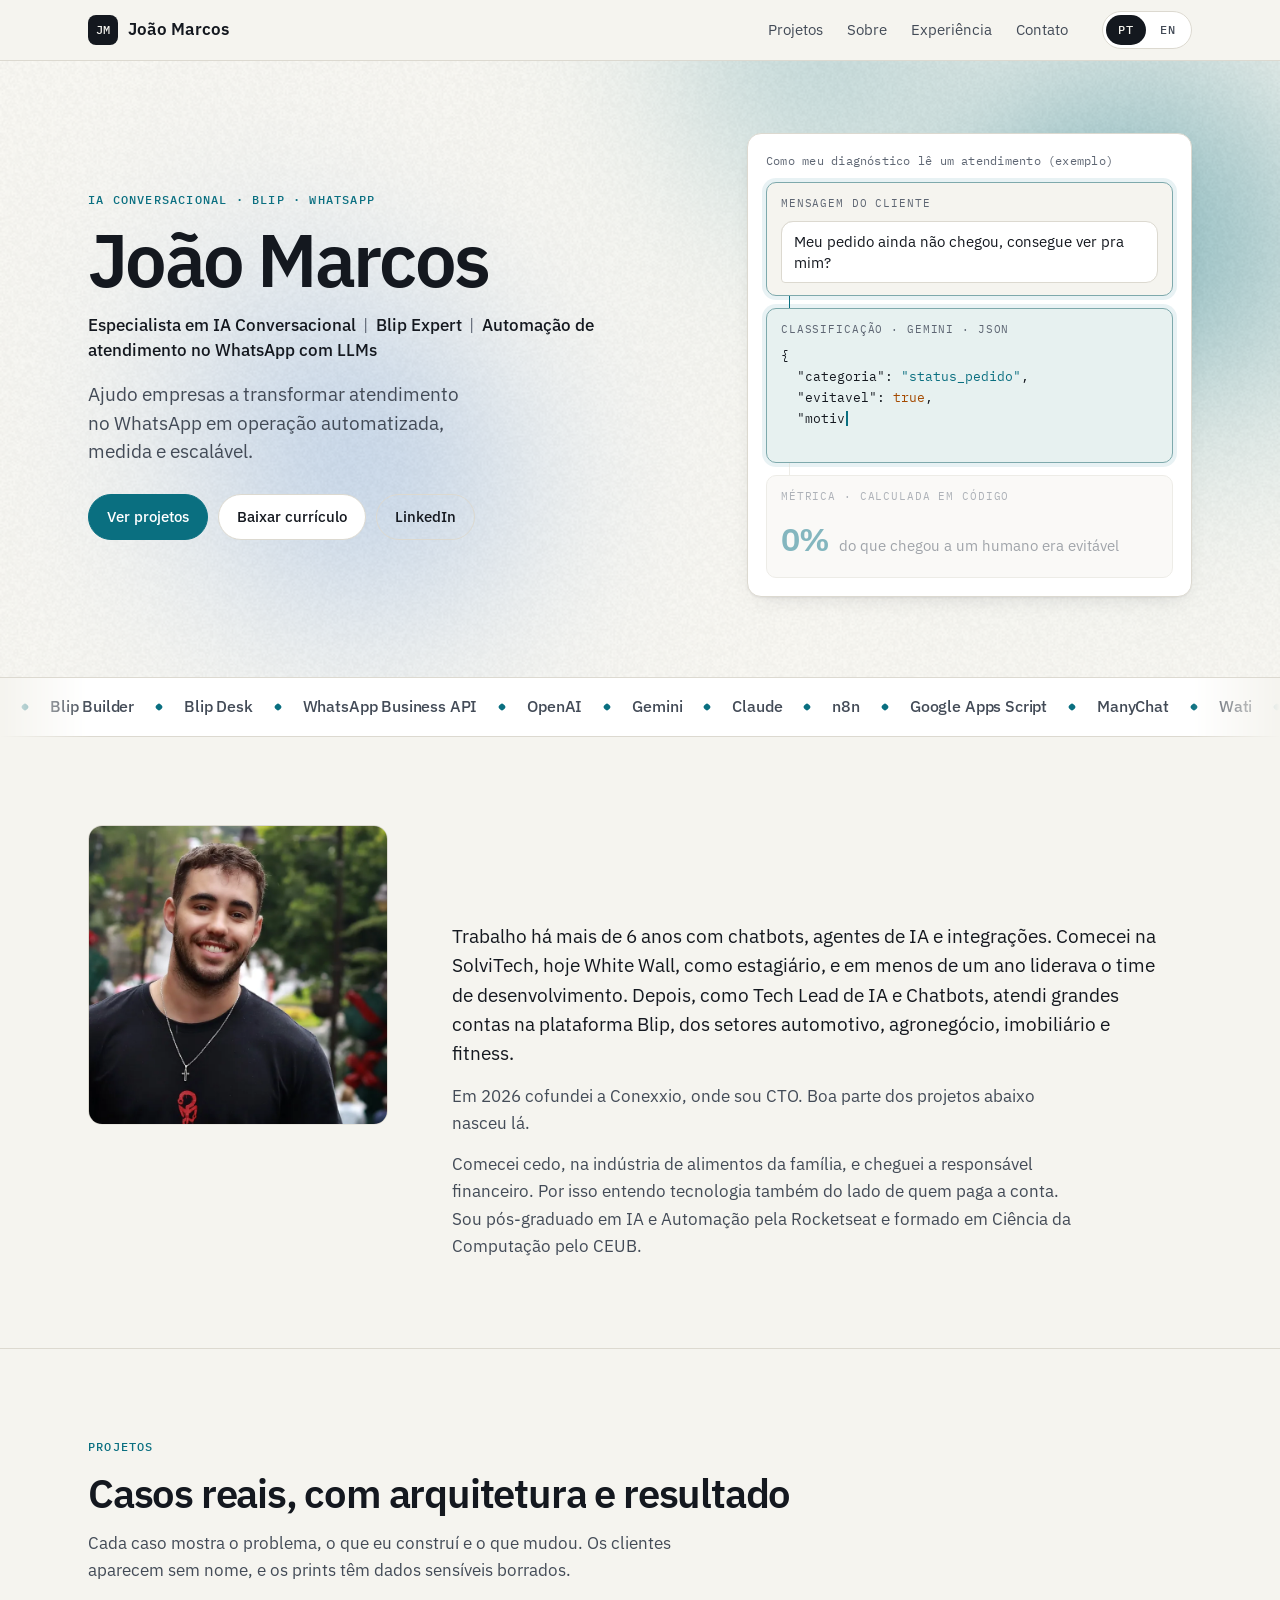
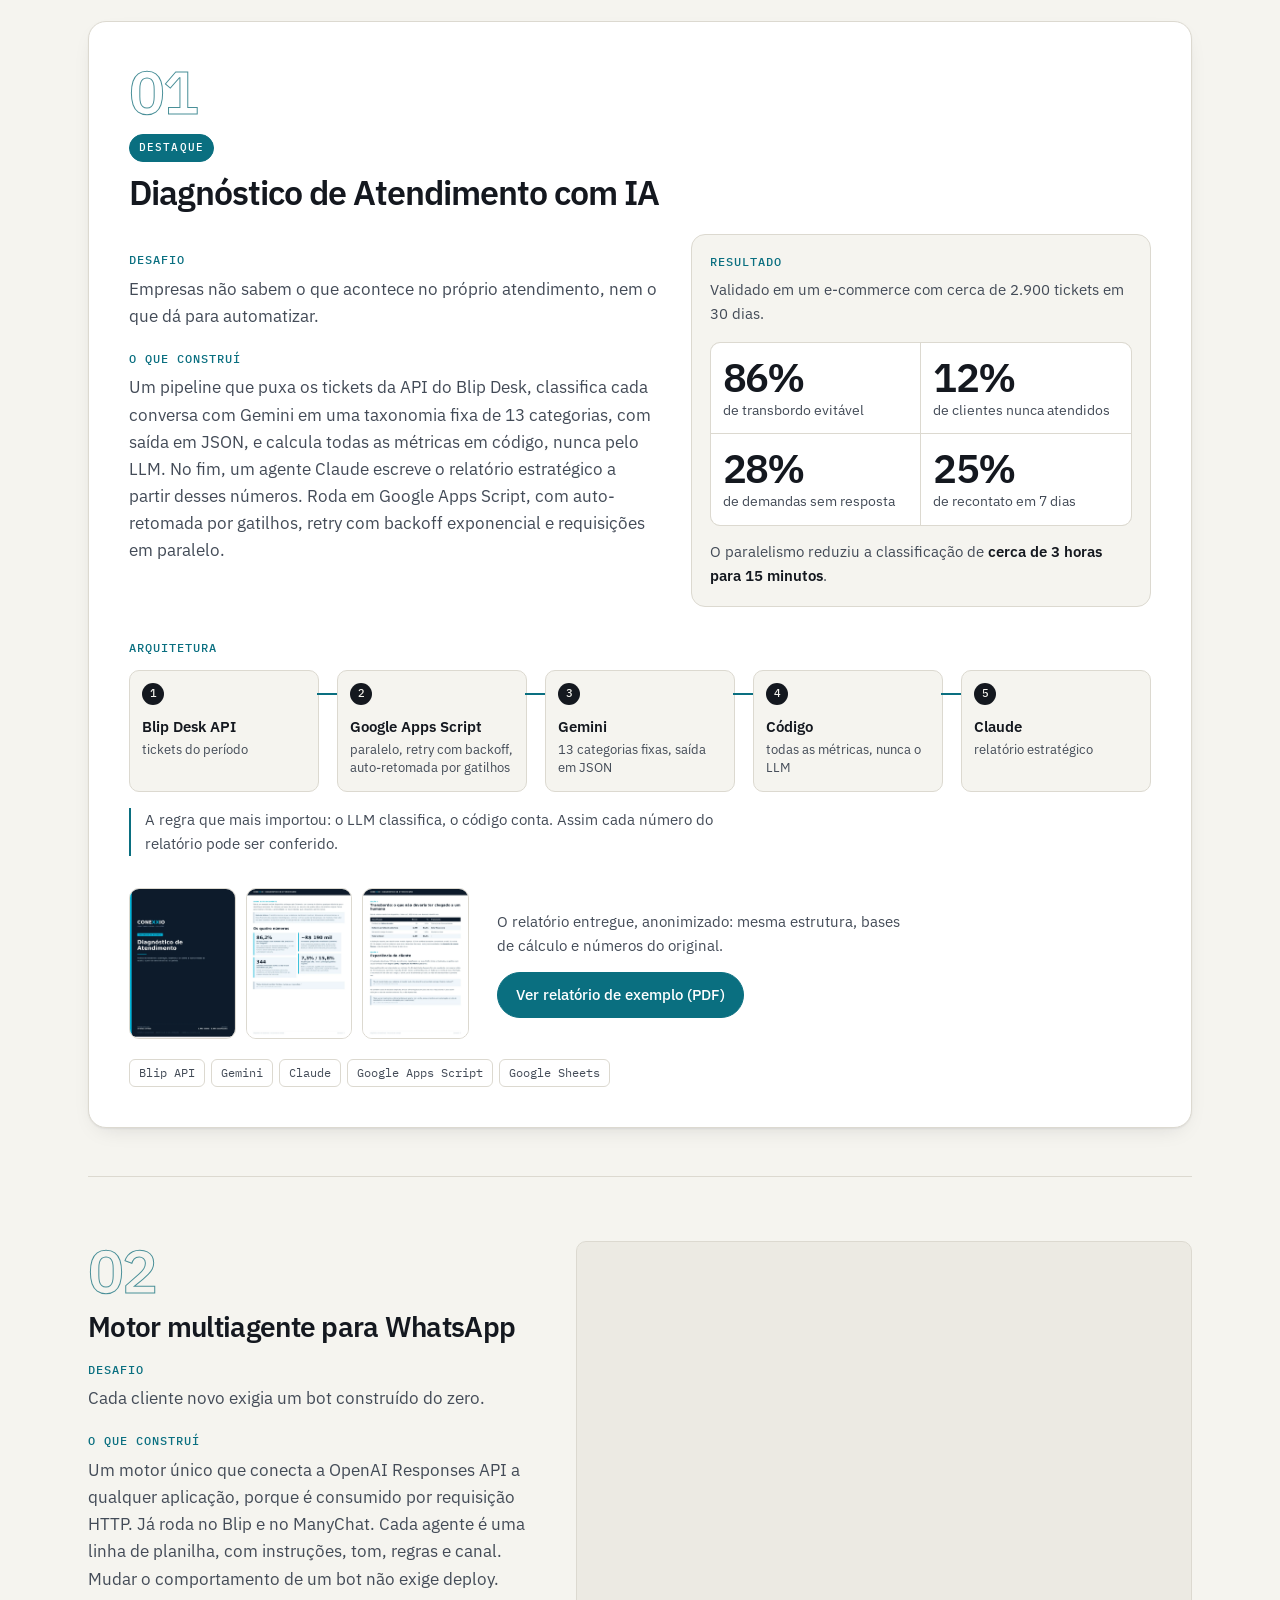
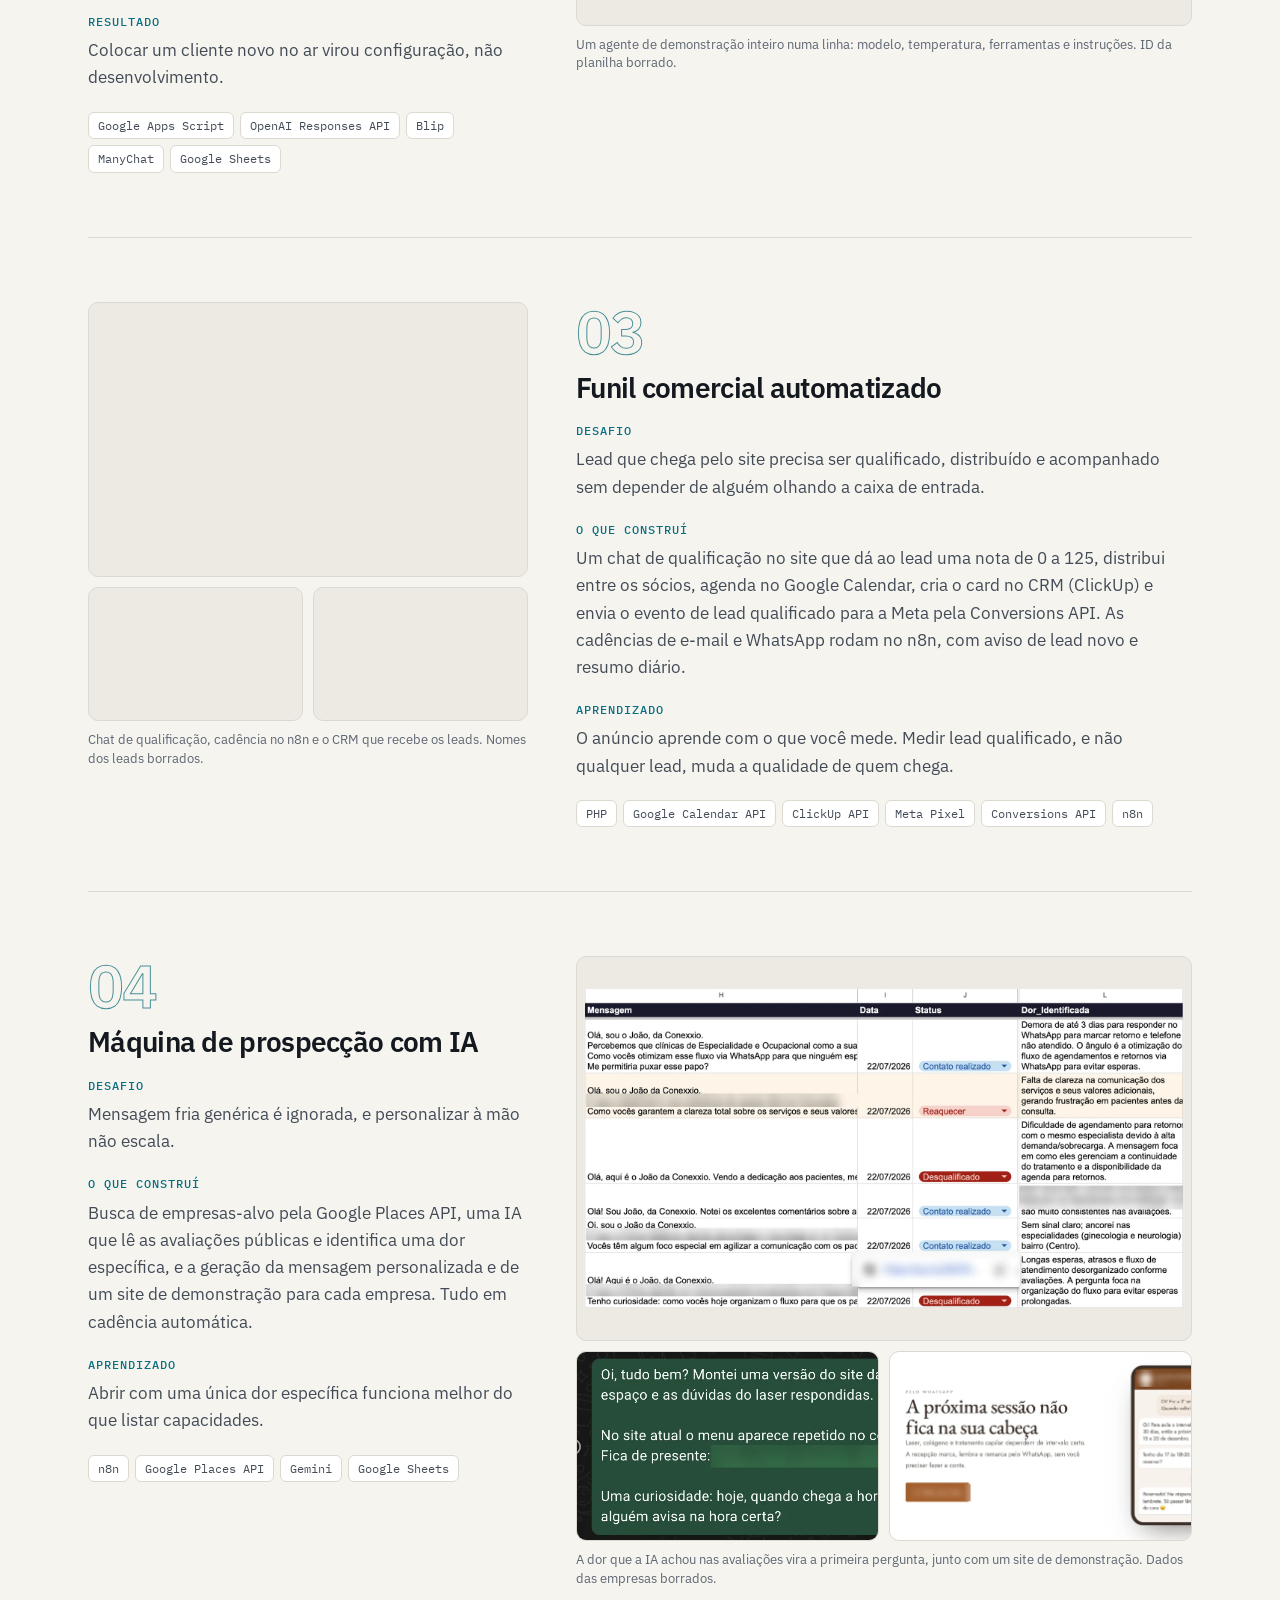
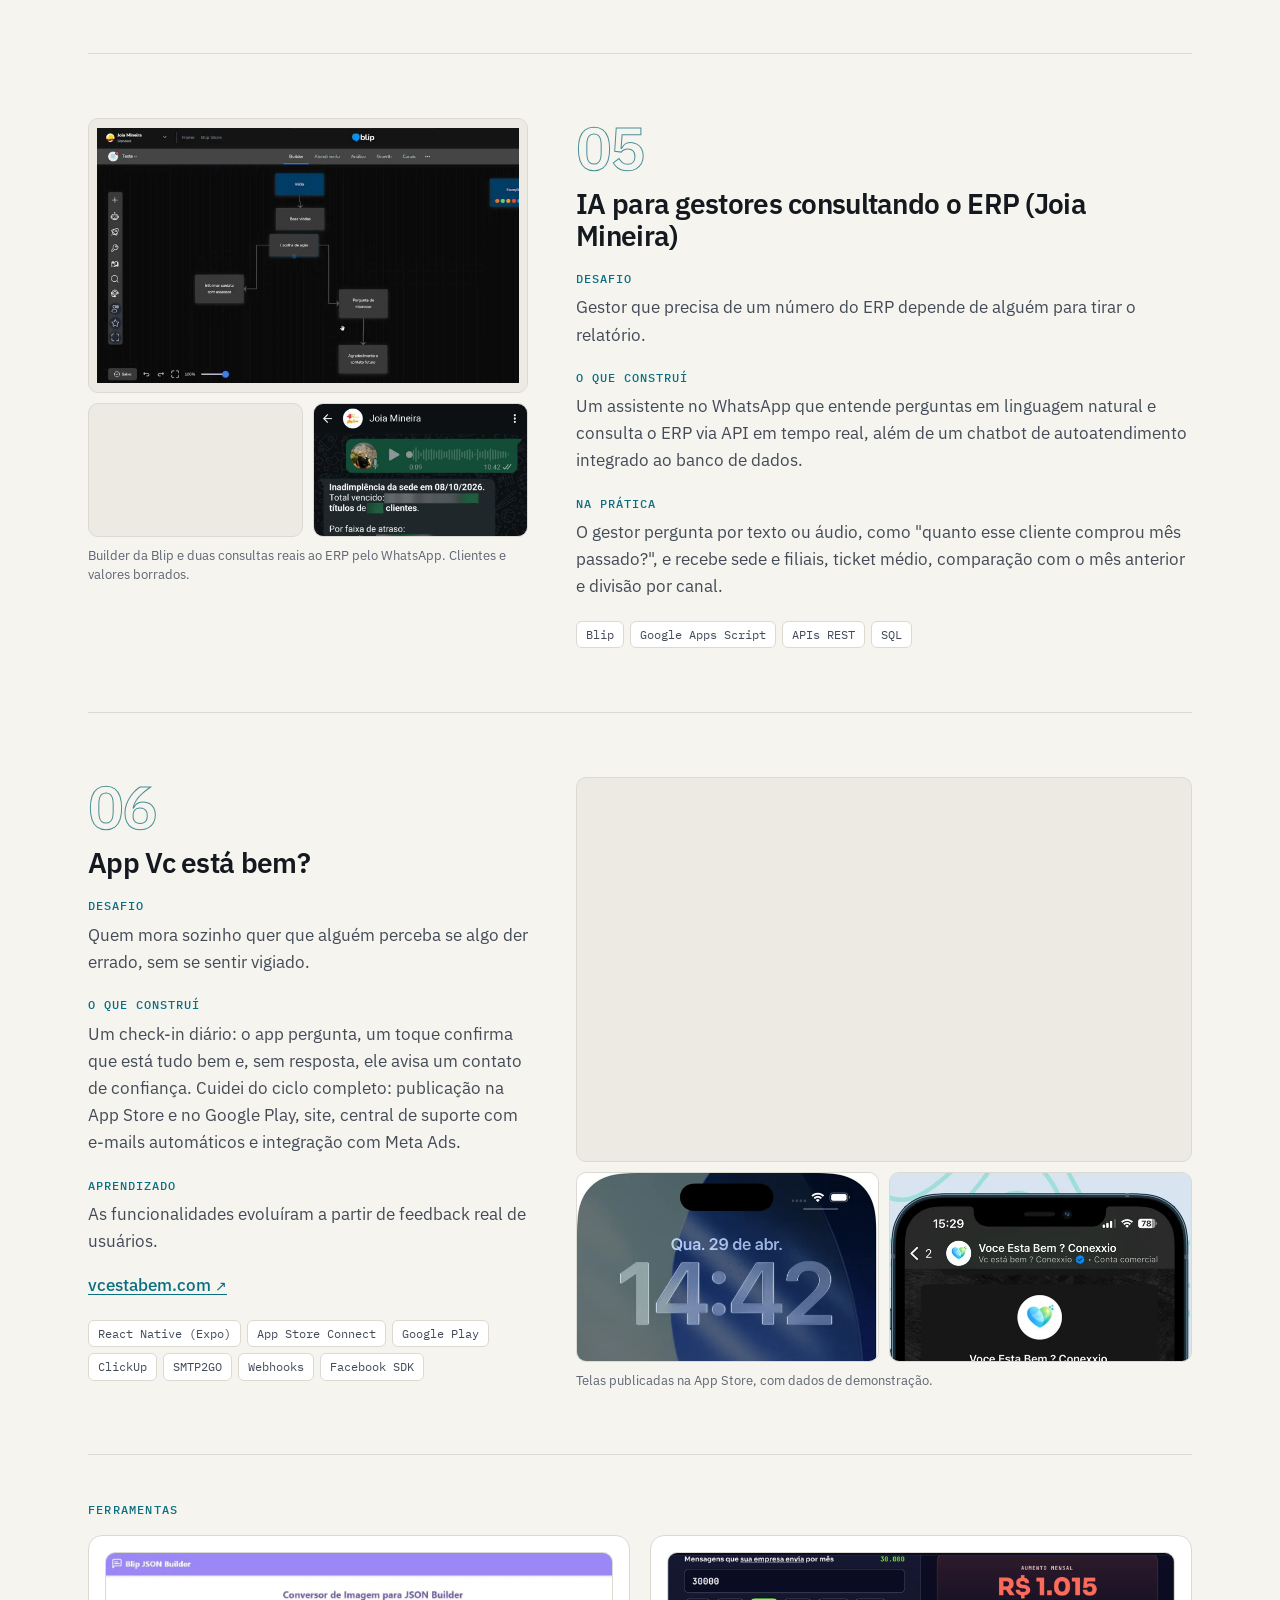
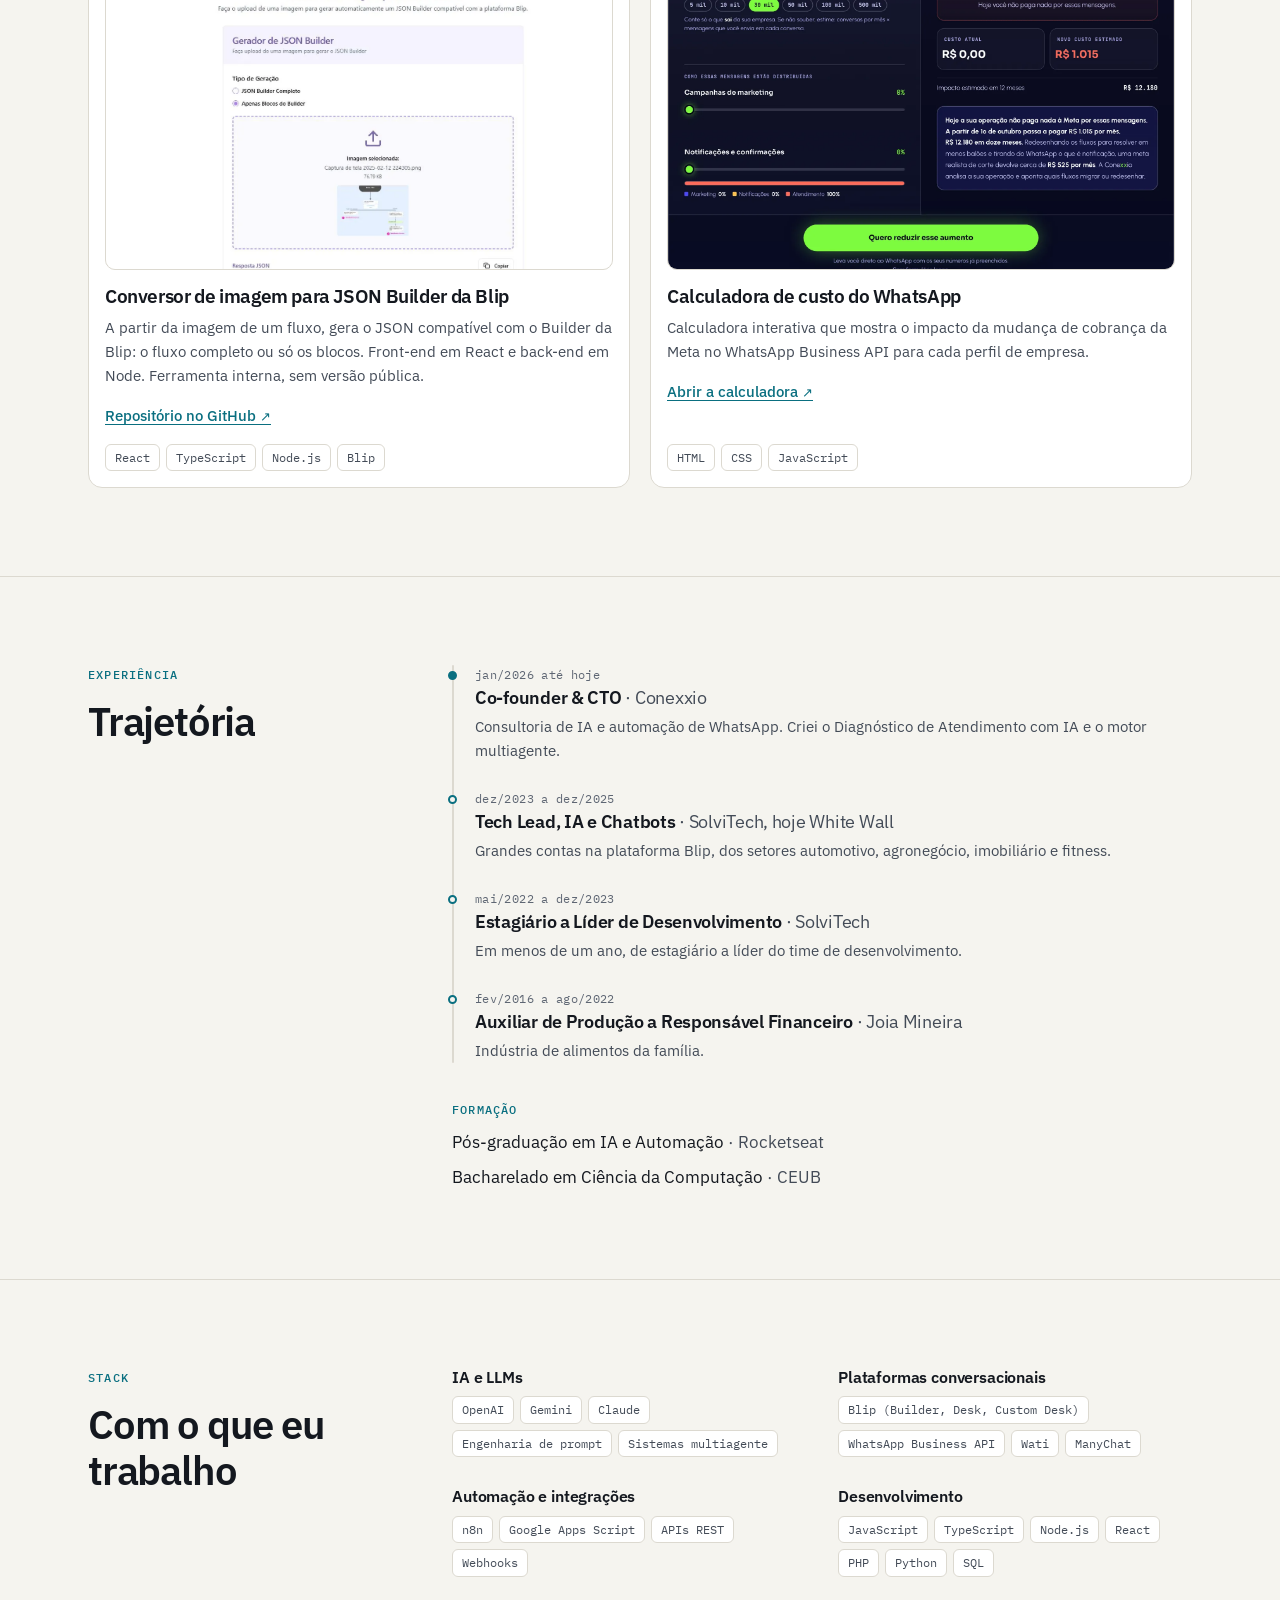
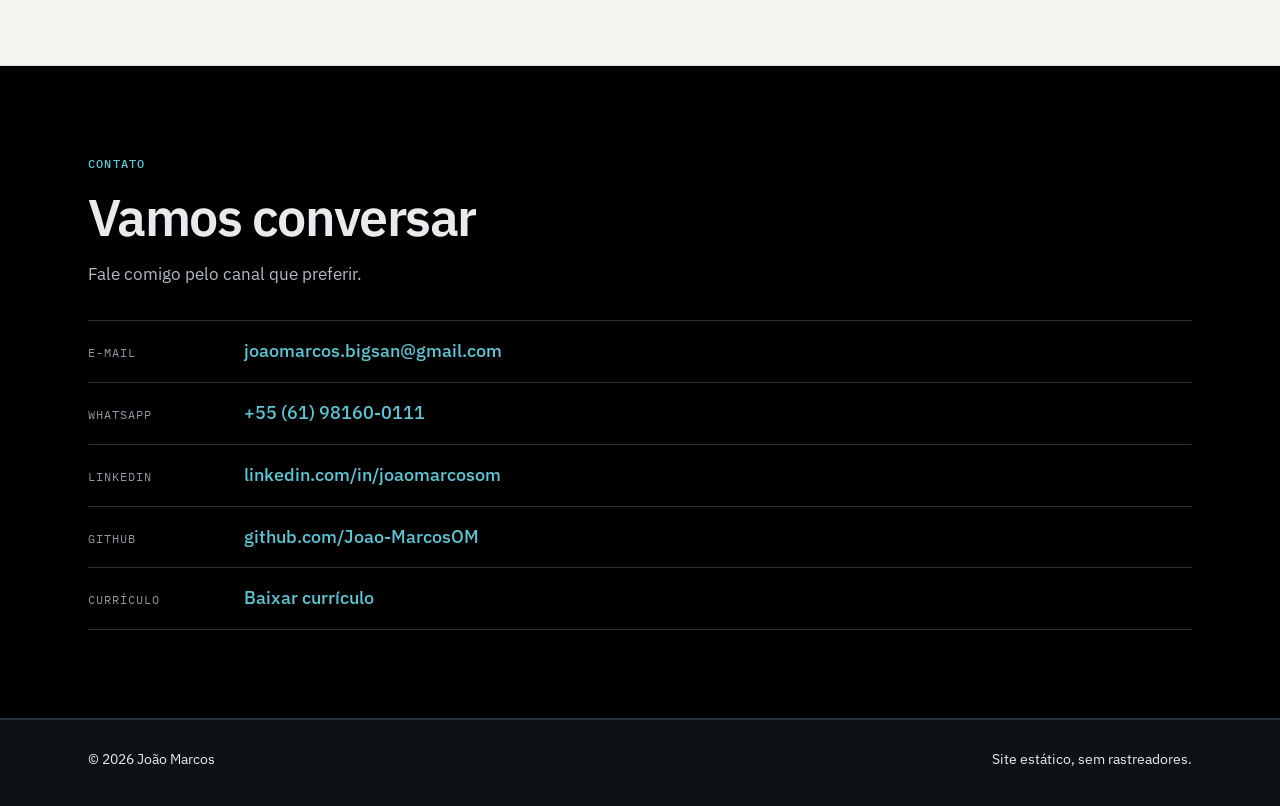
==== commit 2ba83d9c: "Telefone do contato abre o WhatsApp com mensagem pronta PT: "Olá, João! Vi seu portfólio e gostaria " ====
--- a/index.html
+++ b/index.html
@@ -456,7 +456,7 @@
         <p class="section__intro" data-reveal style="--d:200ms" data-i18n="contact.intro">Fale comigo pelo canal que preferir.</p>
         <ul class="contact">
           <li data-reveal style="--d:0ms"><span class="contact__label" data-i18n="contact.email">E-mail</span><a href="mailto:joaomarcos.bigsan@gmail.com">joaomarcos.bigsan@gmail.com</a></li>
-          <li data-reveal style="--d:60ms"><span class="contact__label" data-i18n="contact.phone">Celular</span><a href="tel:+5561981600111">+55 (61) 98160-0111</a></li>
+          <li data-reveal style="--d:60ms"><span class="contact__label">WhatsApp</span><a href="https://wa.me/5561981600111?text=Ol%C3%A1%2C%20Jo%C3%A3o%21%20Vi%20seu%20portf%C3%B3lio%20e%20gostaria%20de%20conversar." data-i18n-attr="href:contact.waHref" target="_blank" rel="noopener">+55 (61) 98160-0111 <span class="sr-only" data-i18n="a11y.newtab">(abre em nova aba)</span></a></li>
           <li data-reveal style="--d:120ms"><span class="contact__label">LinkedIn</span><a href="https://www.linkedin.com/in/joaomarcosom/" data-link="linkedin" data-link-text target="_blank" rel="noopener">linkedin.com/in/joaomarcosom</a></li>
           <li data-reveal style="--d:180ms"><span class="contact__label">GitHub</span><a href="https://github.com/Joao-MarcosOM" target="_blank" rel="noopener">github.com/Joao-MarcosOM</a></li>
           <li data-reveal style="--d:240ms"><span class="contact__label" data-i18n="contact.cv">Currículo</span><a href="assets/docs/curriculo-joao-marcos.pdf" download data-i18n="cta.resume" data-i18n-attr="href:cv.href">Baixar currículo</a></li>
